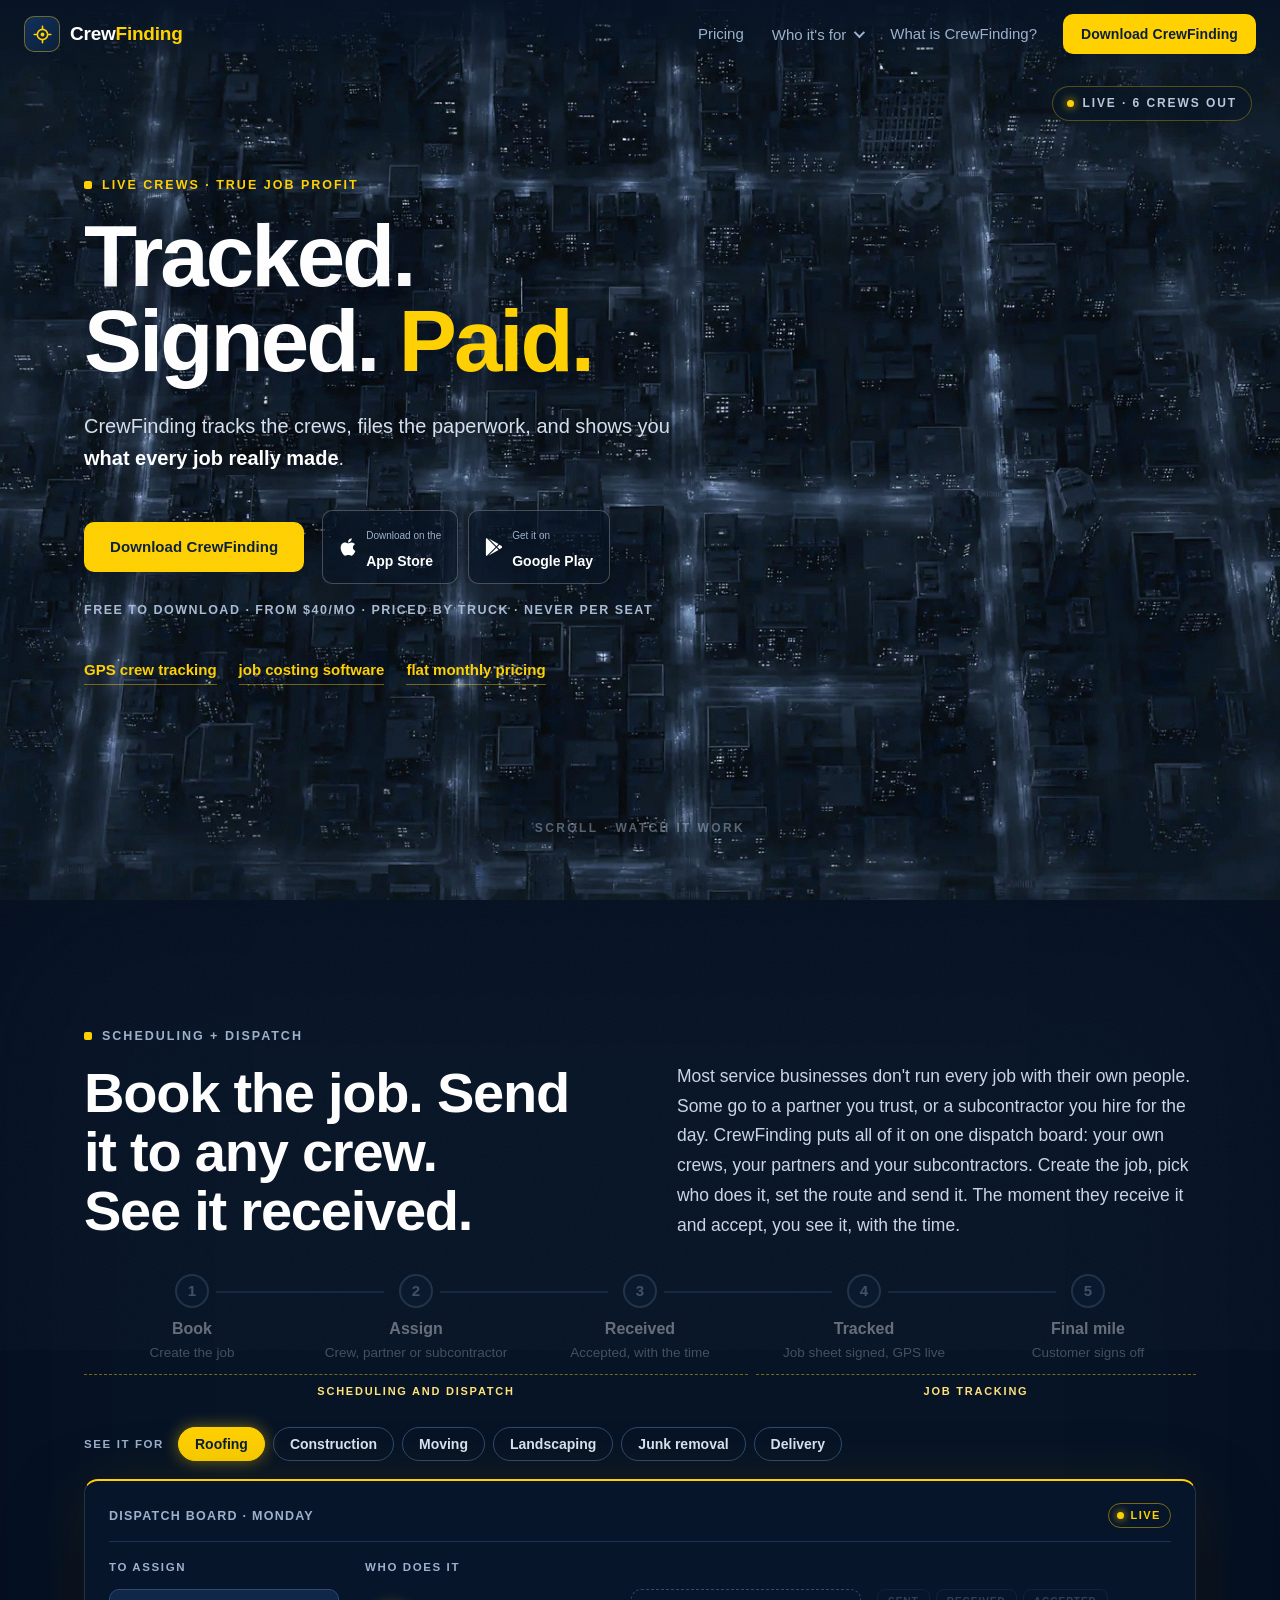
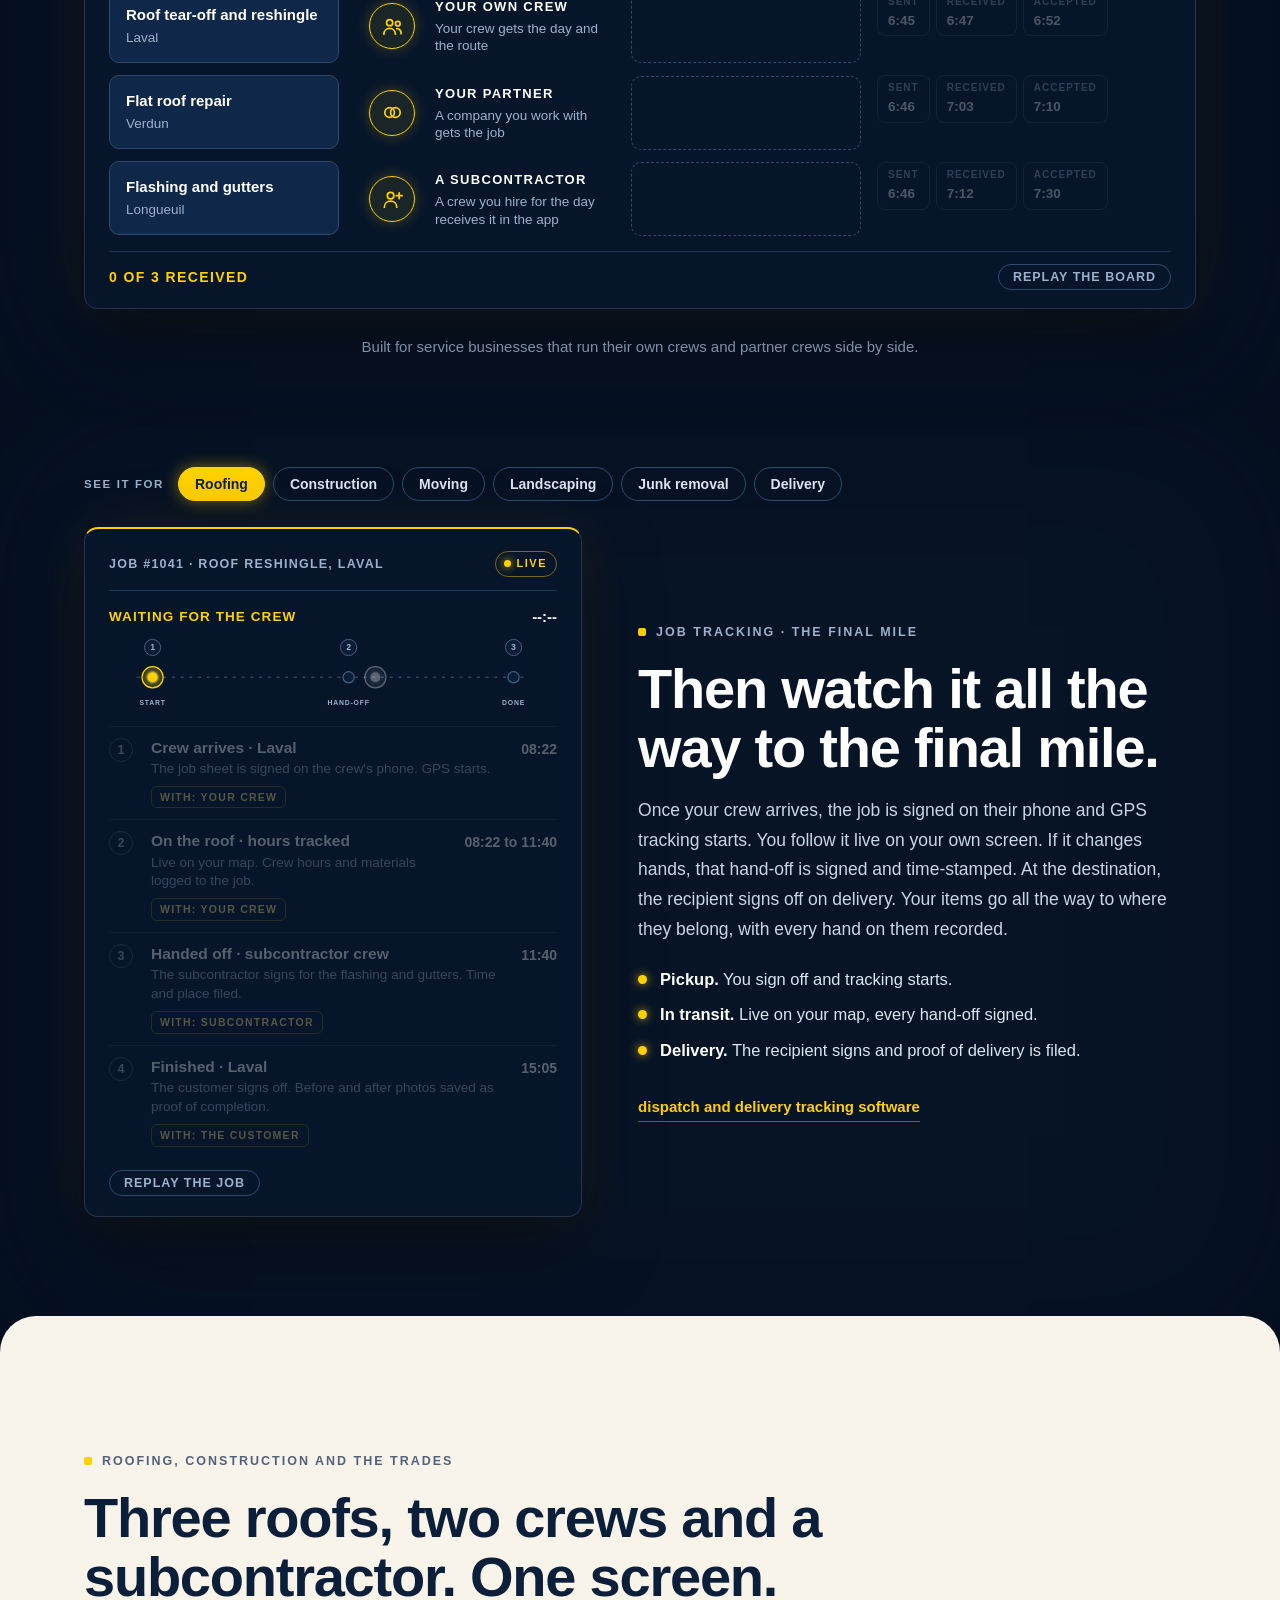
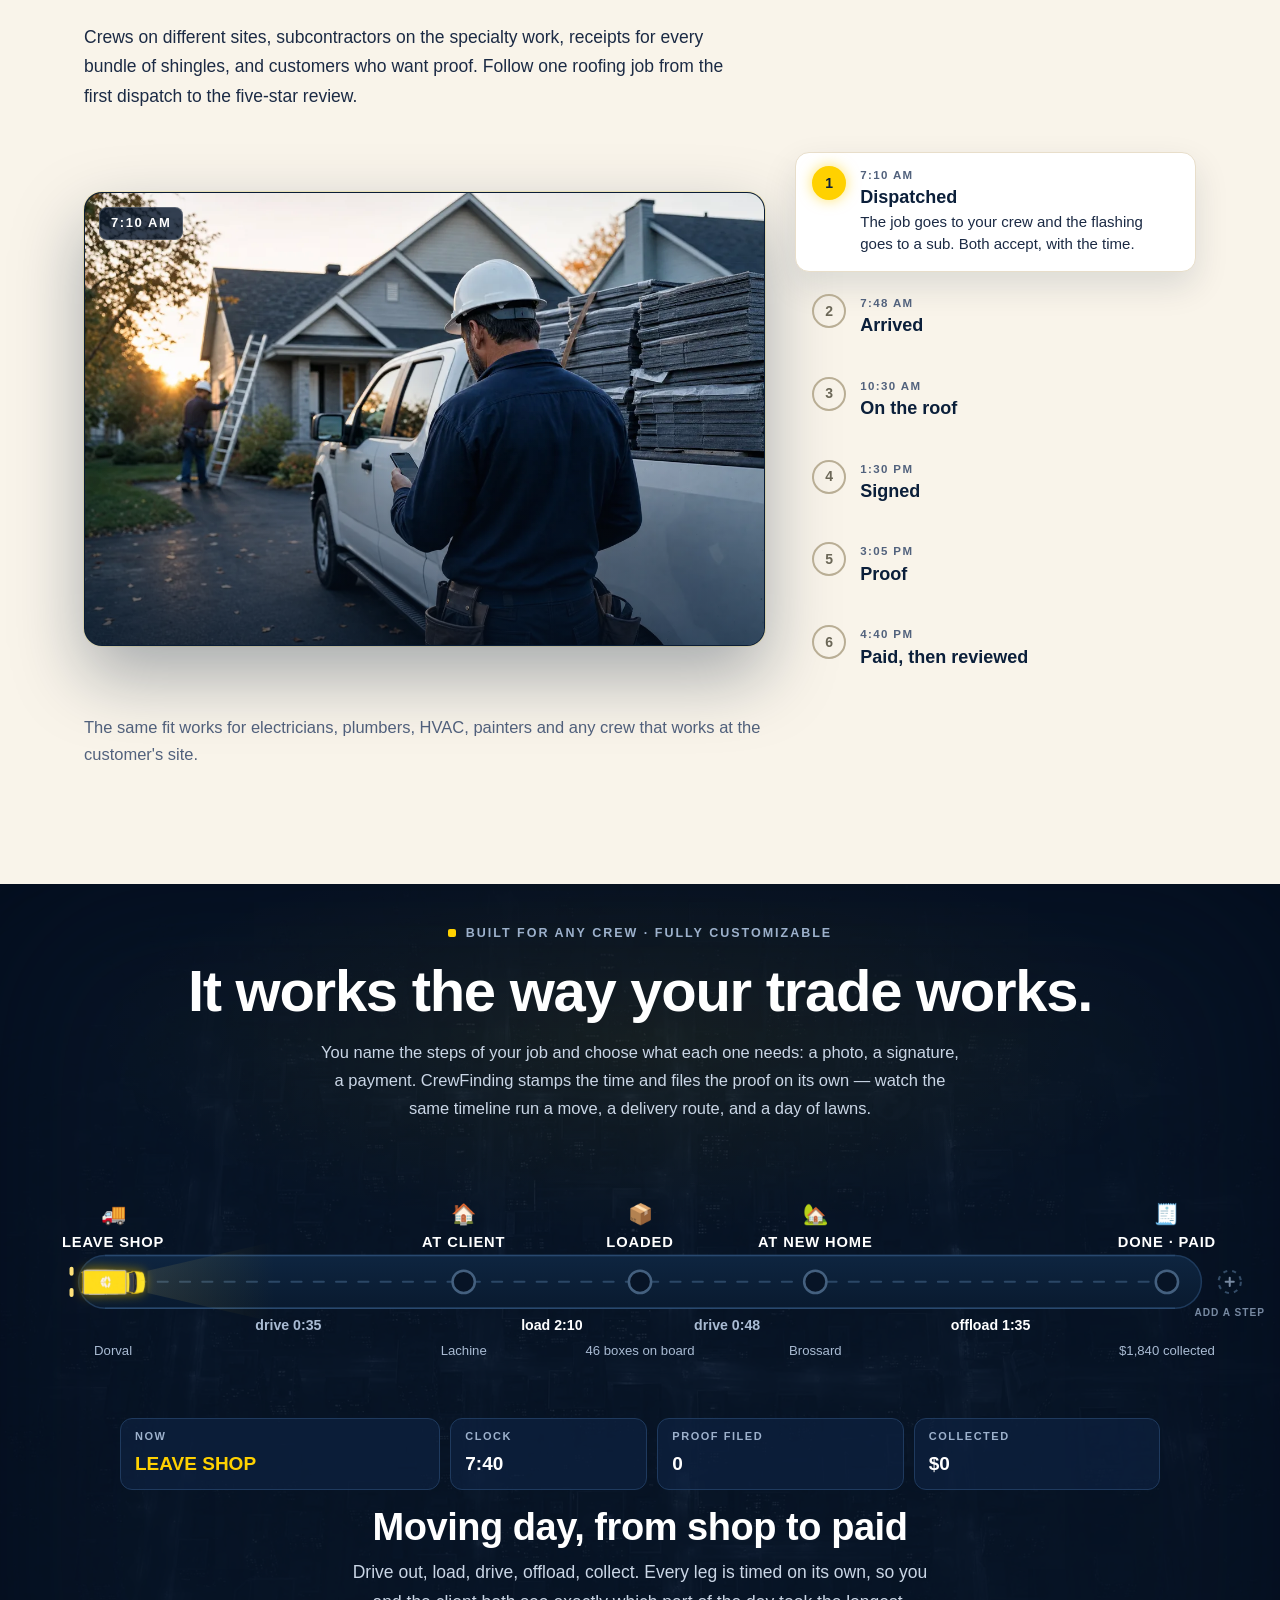
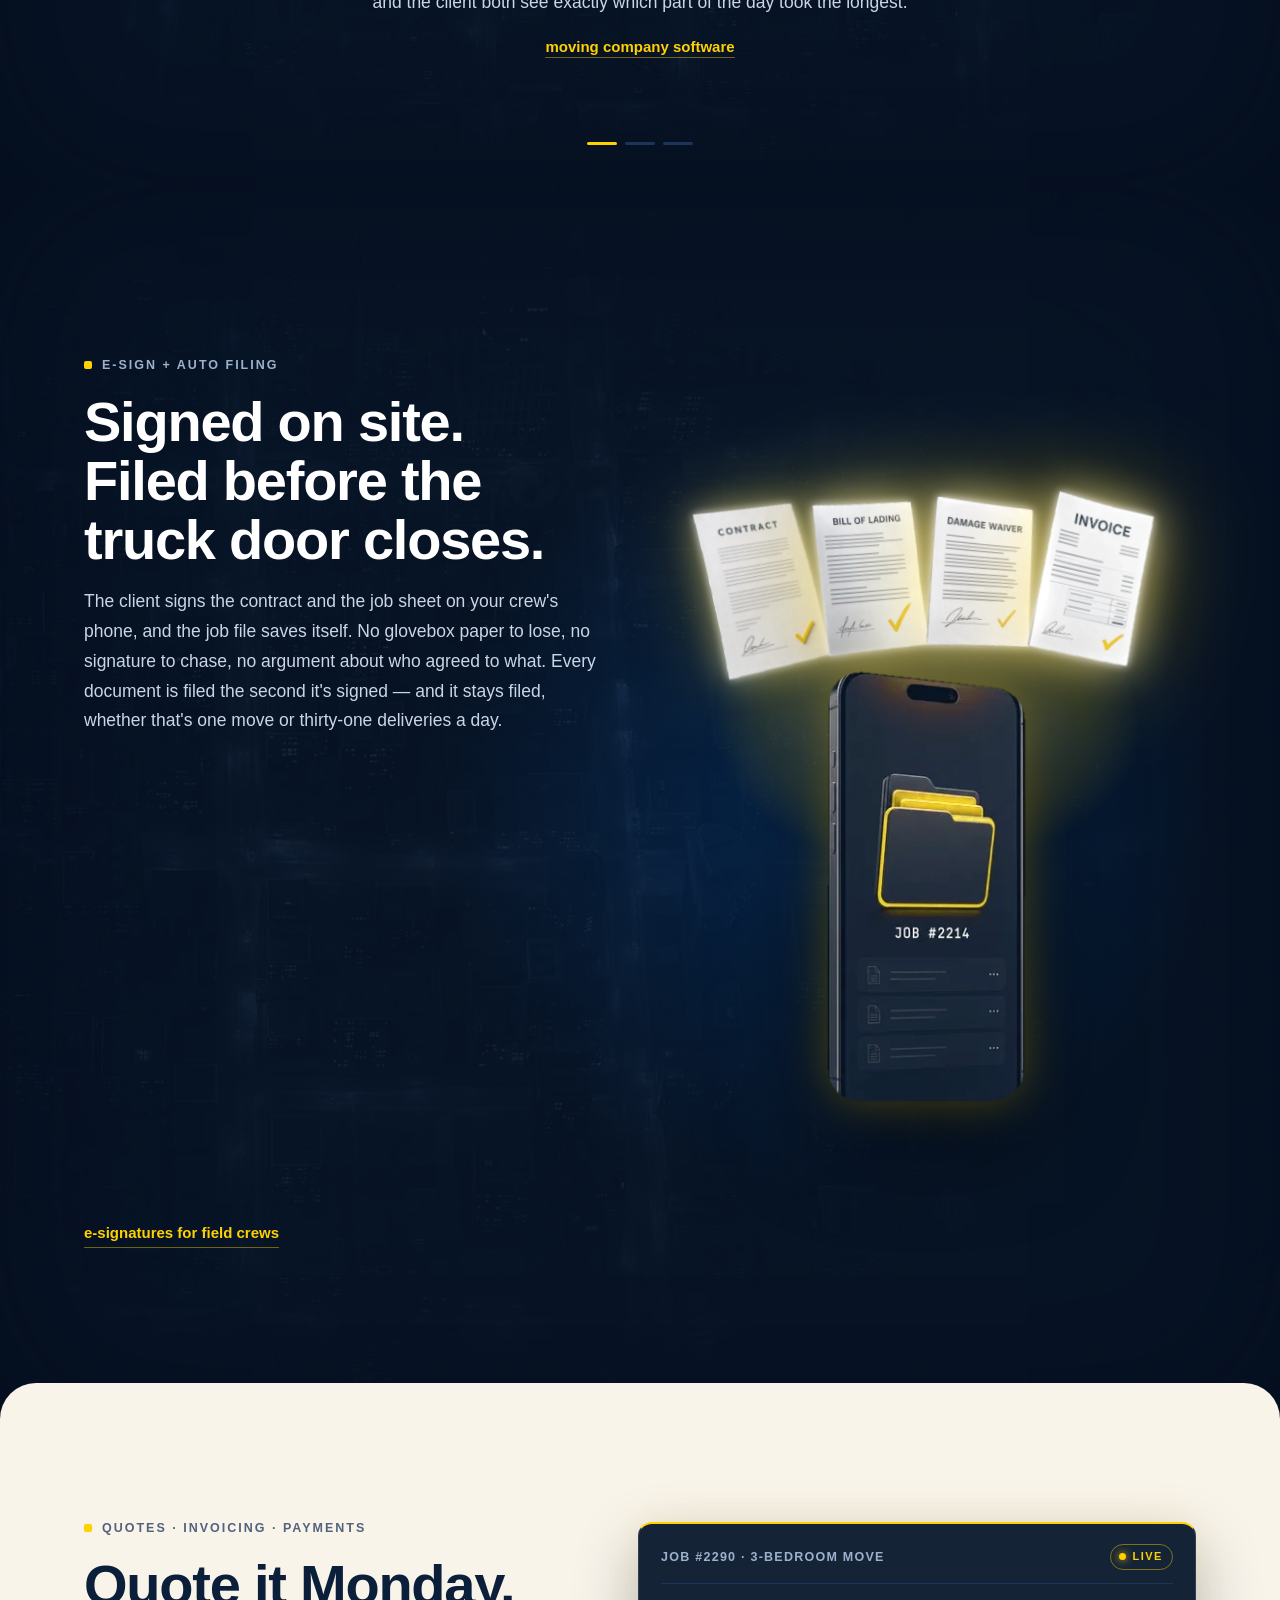
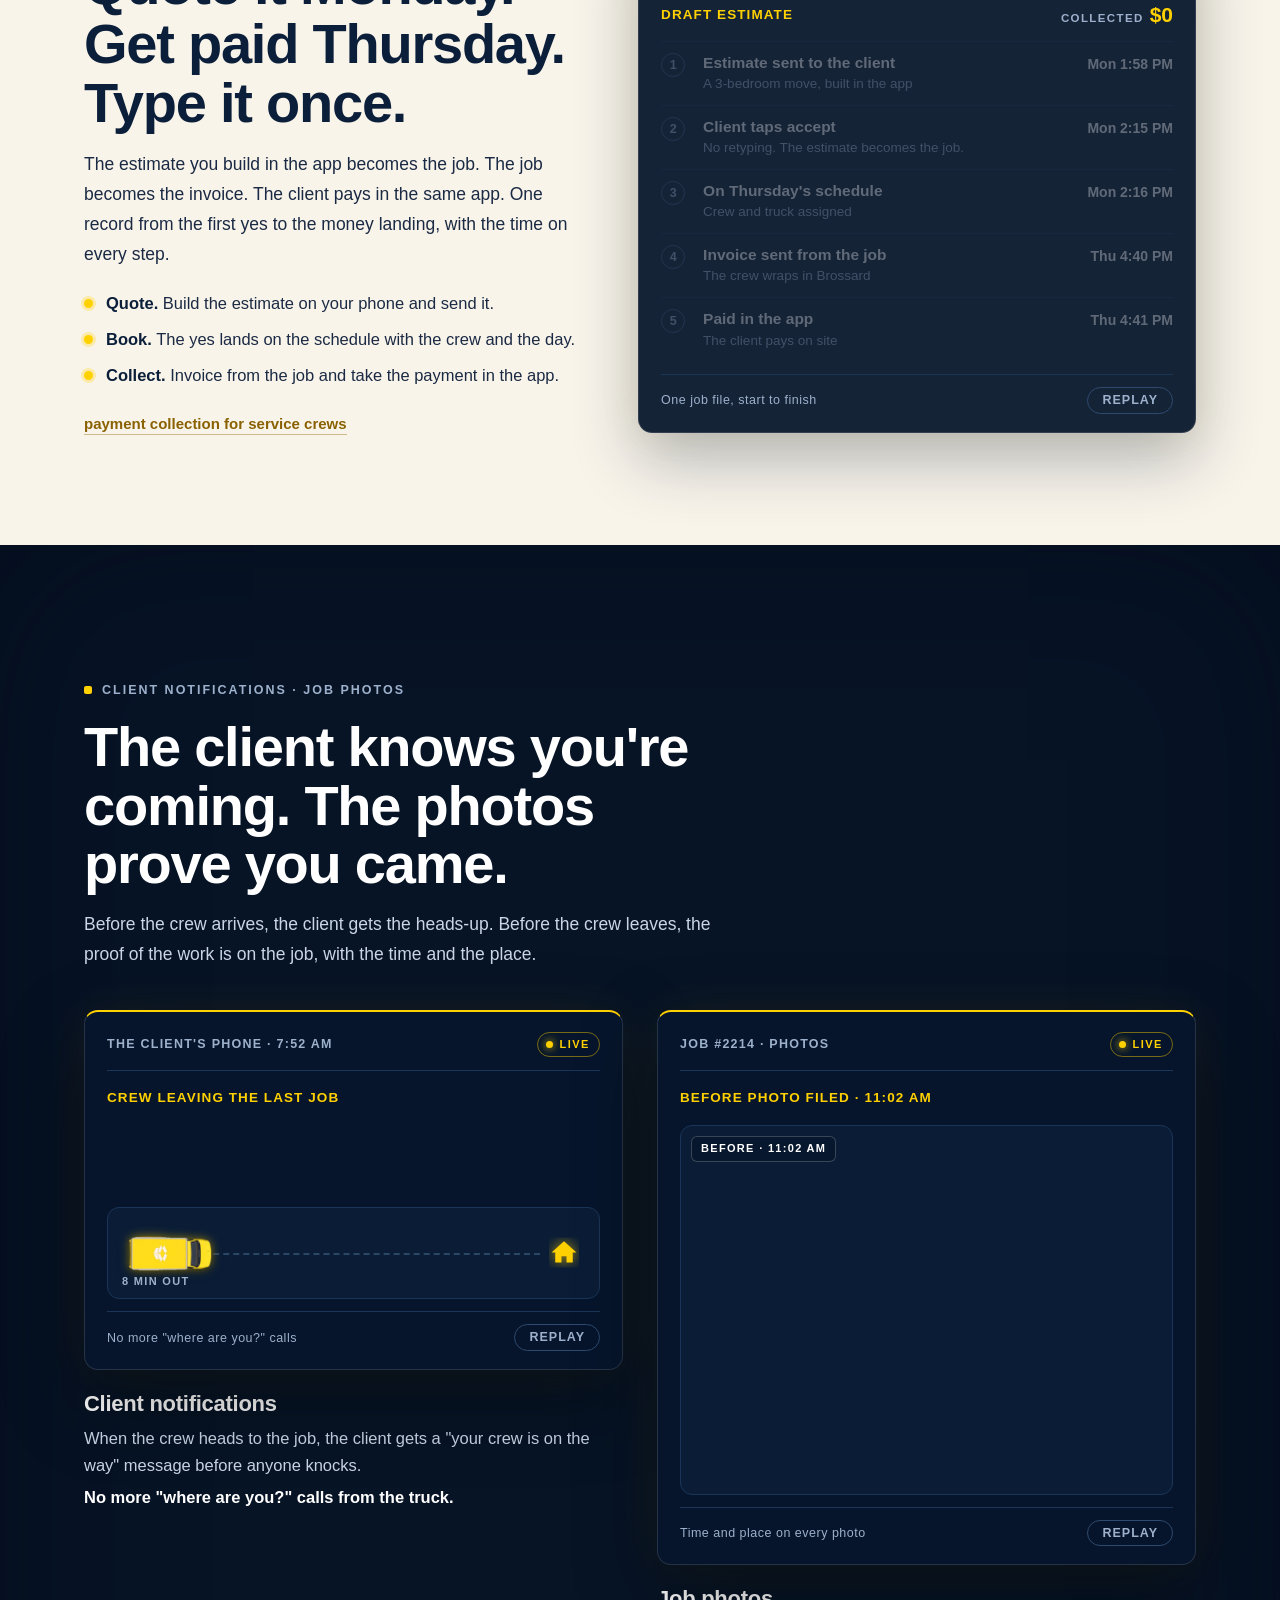
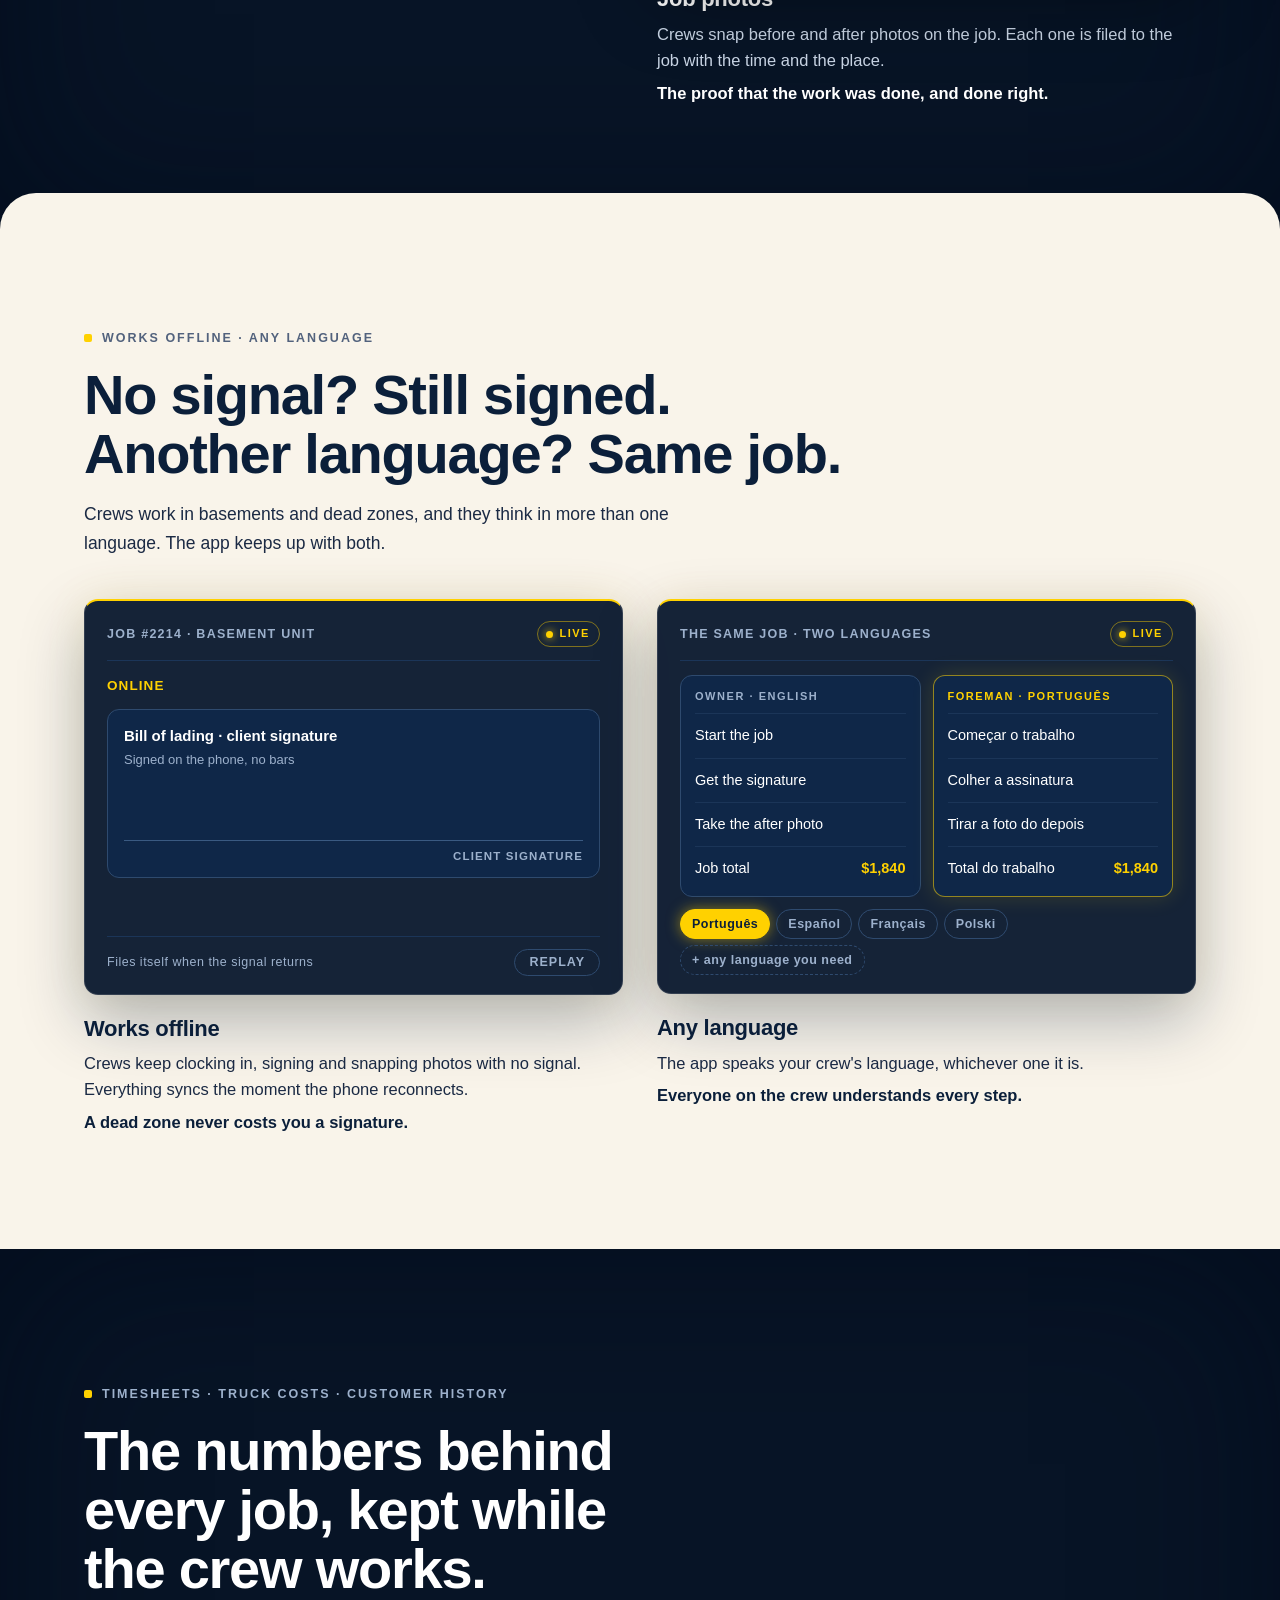
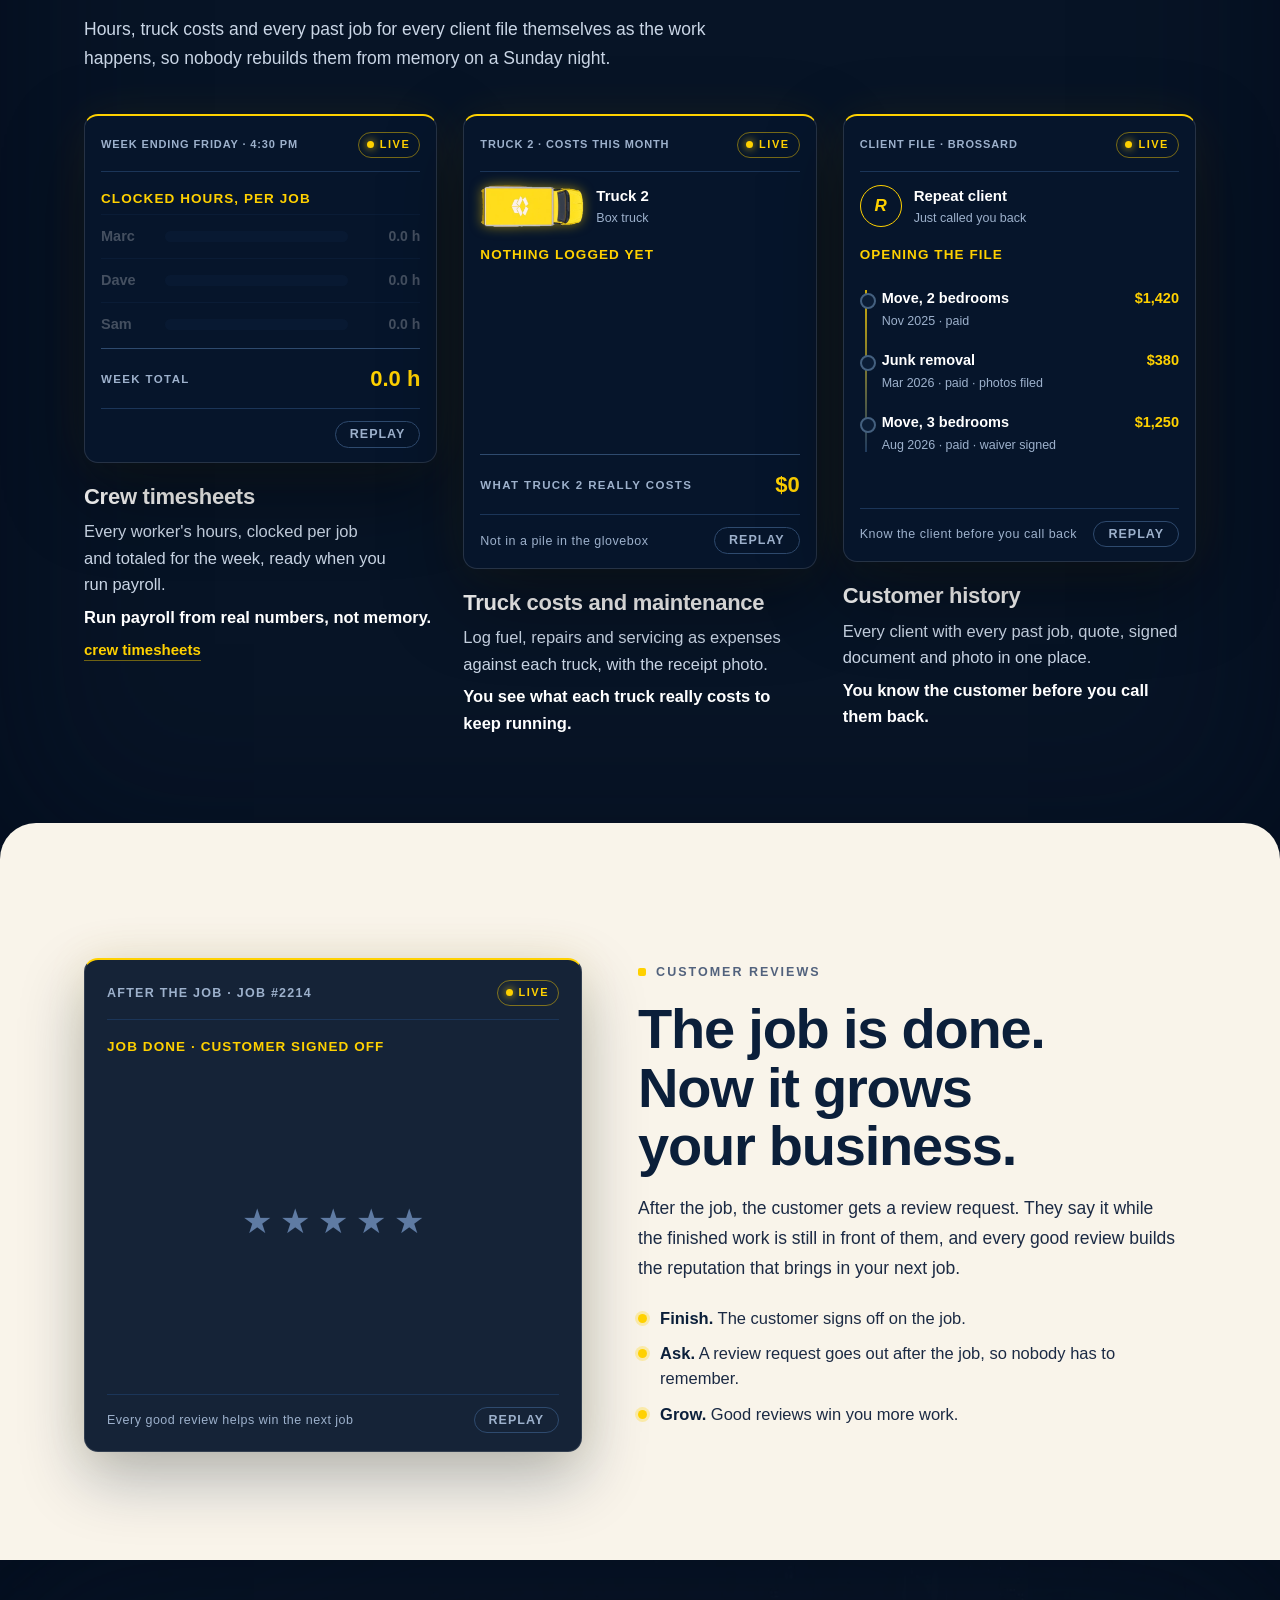
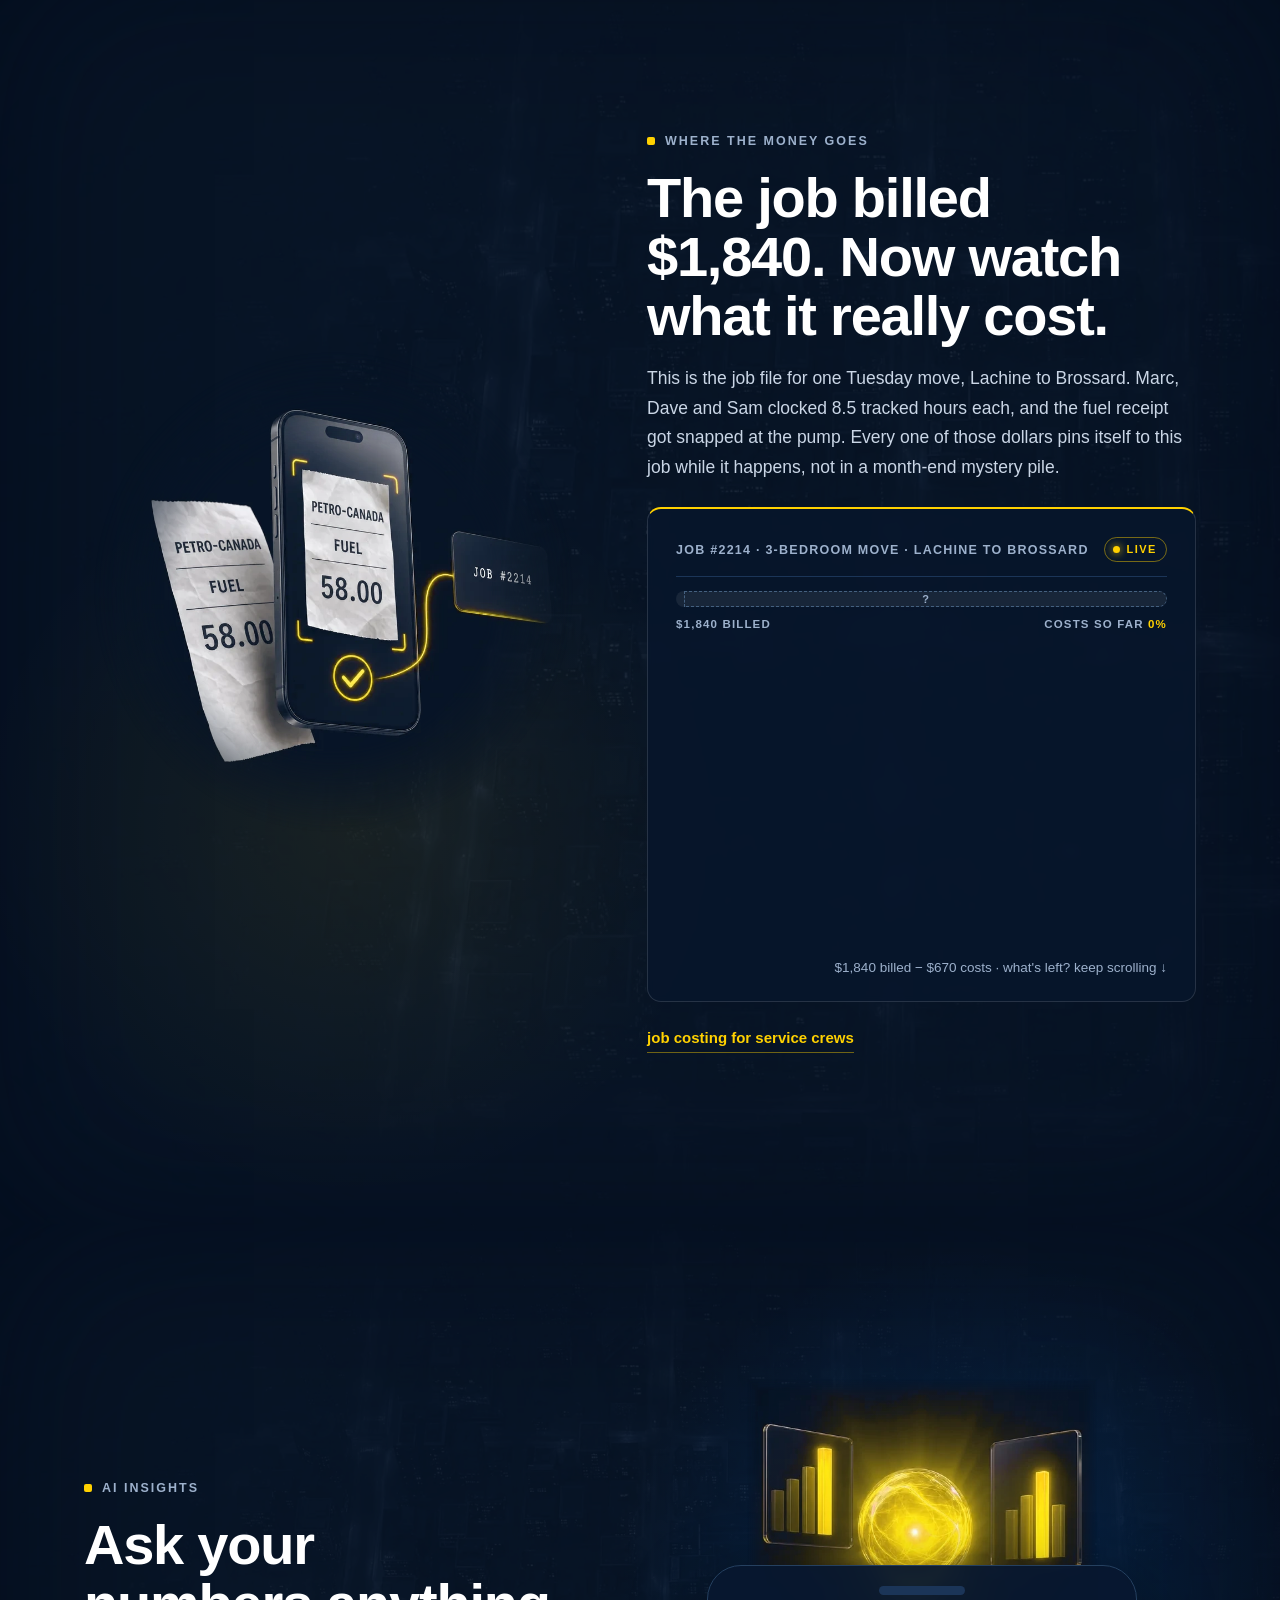
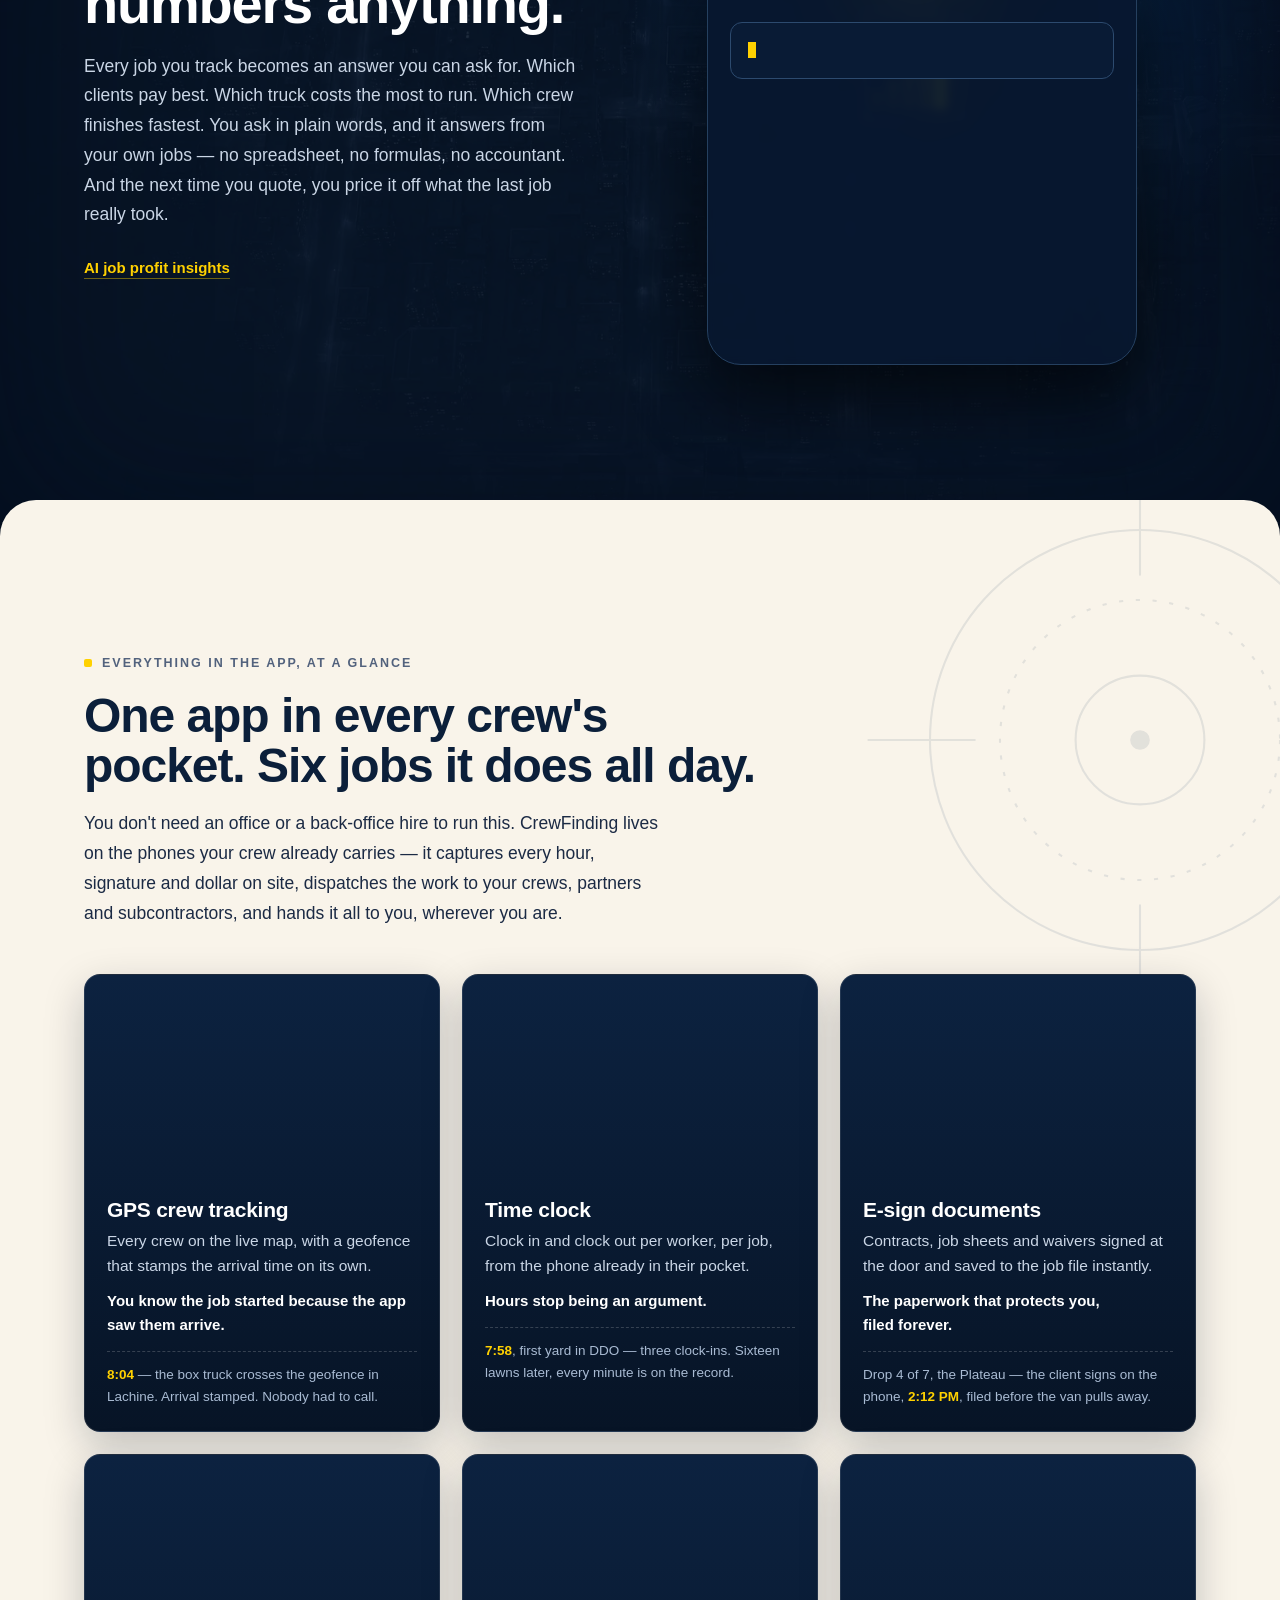
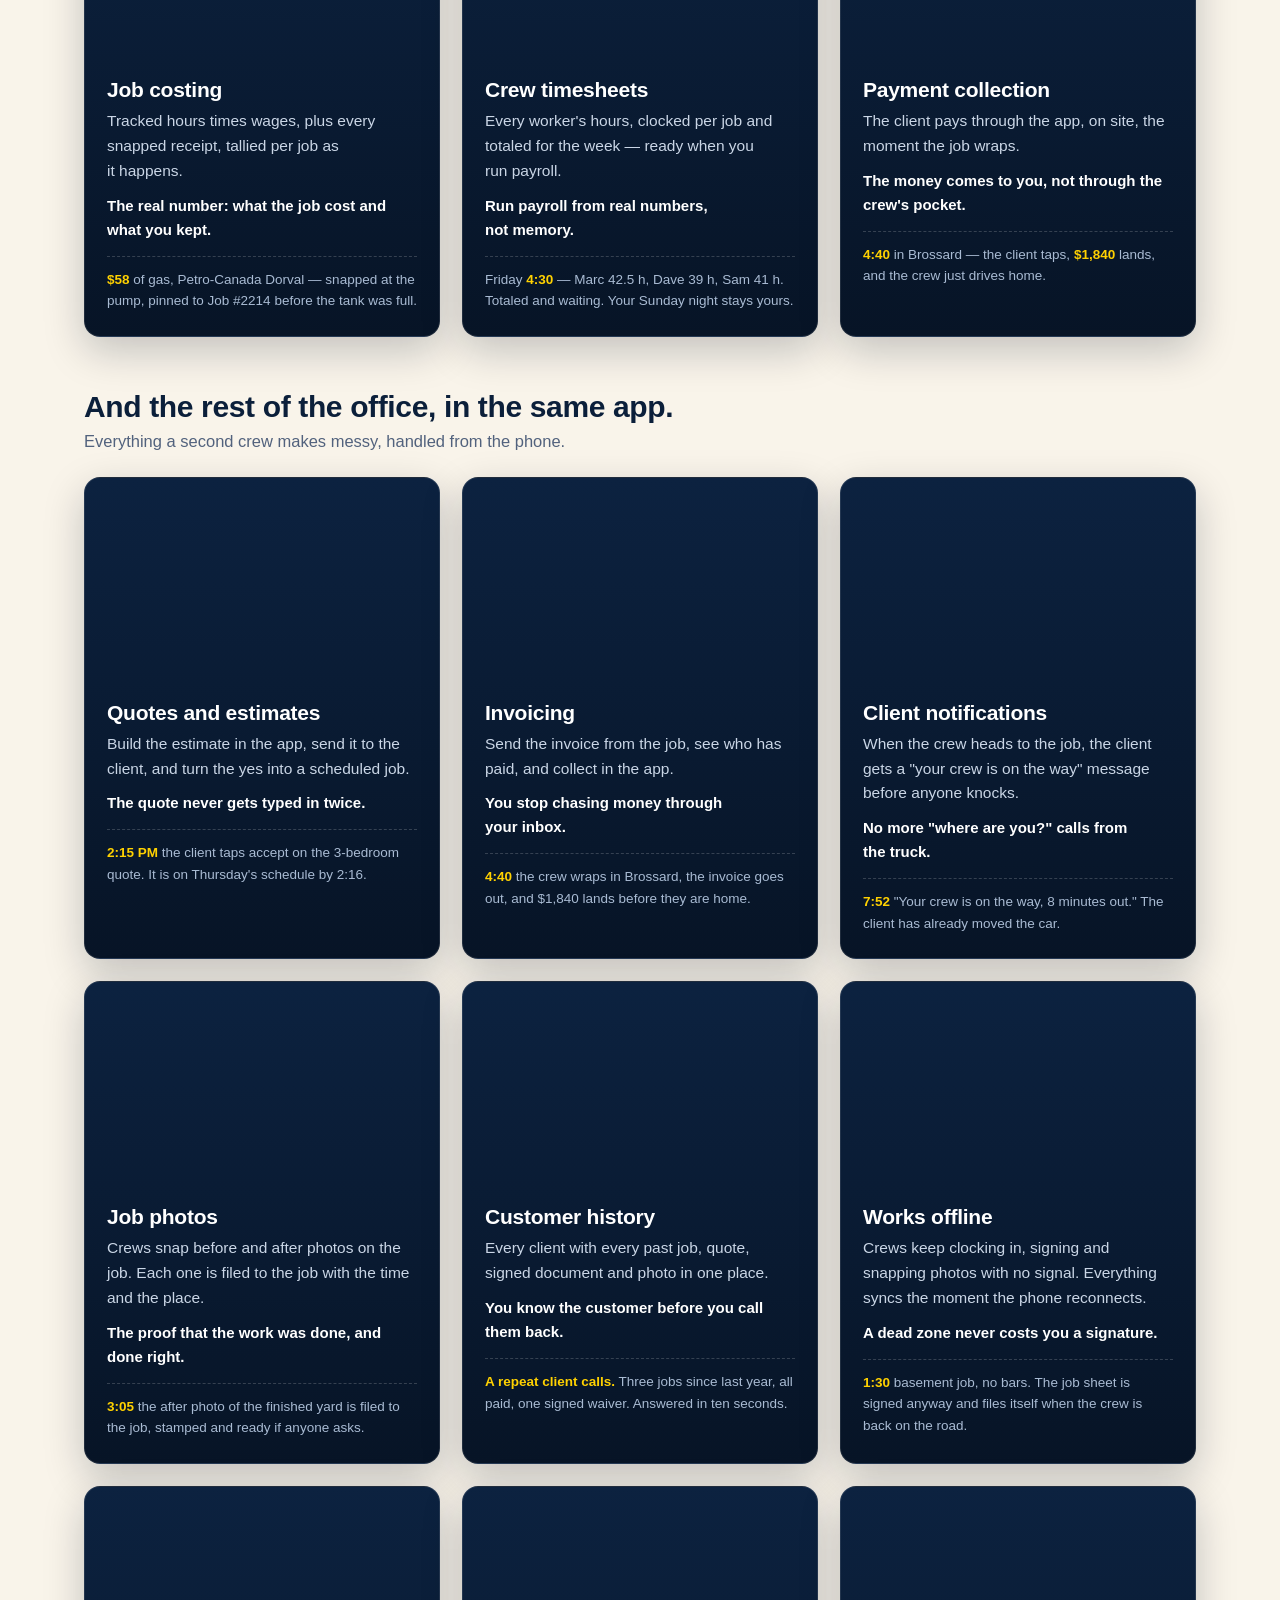
==== index.html @ 1409b038 "feat: making history, one <div> at a time" ====
<!DOCTYPE html>
<html lang="en">
<head>
<meta charset="UTF-8">
<meta name="viewport" content="width=device-width, initial-scale=1.0">
<meta name="theme-color" content="#071426">
<title>CrewFinding | Know what every job really makes · GPS crew tracking, from $40/mo</title>
<meta name="description" content="CrewFinding puts your crews on a live map, gets every paper signed and filed, and shows you what every job really made. Priced by truck, from $40 a month. Everyone included, never per seat. Moving, delivery, landscaping, construction, electrical.">
<link rel="alternate" hreflang="en" href="https://crewfinding.com/">
<link rel="alternate" hreflang="fr" href="https://crewfinding.com/fr/">
<link rel="alternate" hreflang="x-default" href="https://crewfinding.com/">
<meta property="og:title" content="CrewFinding. Know what every job really makes.">
<meta property="og:description" content="Your crews on a live map. Paperwork that files itself. The true profit of every job. Priced by truck, from $40 a month. Everyone included, never per seat.">
<meta property="og:type" content="website">
<meta property="og:url" content="https://crewfinding.com/">
<meta property="og:image" content="https://crewfinding.com/assets/og.png">
<link rel="icon" type="image/svg+xml" href="data:image/svg+xml,%3Csvg xmlns='http://www.w3.org/2000/svg' viewBox='0 0 24 24'%3E%3Crect width='24' height='24' rx='5' fill='%230B1F3A'/%3E%3Ccircle cx='12' cy='12' r='6' fill='none' stroke='%23FFD100' stroke-width='2'/%3E%3Ccircle cx='12' cy='12' r='2.2' fill='%23FFD100'/%3E%3Cpath d='M12 2v3M12 19v3M2 12h3M19 12h3' stroke='%23FFD100' stroke-width='2' stroke-linecap='round'/%3E%3C/svg%3E">

<!-- ============ MEASUREMENT (wire before launch; confirmed required) ============
<script async src="https://www.googletagmanager.com/gtag/js?id=G-XXXXXXXXXX"></script>
<script>
  window.dataLayer = window.dataLayer || [];
  function gtag(){dataLayer.push(arguments);}
  gtag('js', new Date());
  gtag('config', 'G-XXXXXXXXXX');            // TODO: GA4 property ID
  gtag('config', 'AW-XXXXXXXXXX');           // TODO: Google Ads conversion ID
</script>
<script> /* TODO: Meta pixel init here */ </script>
=============================================================================== -->

<link rel="preconnect" href="https://fonts.googleapis.com">
<link rel="preconnect" href="https://fonts.gstatic.com" crossorigin>
<link href="https://fonts.googleapis.com/css2?family=Instrument+Sans:wght@500;600;700&display=swap" rel="stylesheet">
<link rel="stylesheet" href="assets/cf.css">
<link rel="stylesheet" href="assets/cf-dispatch.css">
<link rel="stylesheet" href="assets/cf-live.css">

<script type="application/ld+json">
{
  "@context": "https://schema.org",
  "@type": "SoftwareApplication",
  "name": "CrewFinding",
  "operatingSystem": "iOS, Android",
  "applicationCategory": "BusinessApplication",
  "featureList": ["GPS crew tracking","Time clock","E-signed contracts, job sheets and waivers","Job costing","Crew timesheets","Payment collection","Scheduling and dispatch to your own crews, partners and subcontractors","Route planning","Job tracking from the signed job sheet to the customer sign-off with every hand-off logged","Quotes and estimates","Invoicing","Client notifications","Job photos","Review requests after every job","Customer history","Offline mode","Truck costs and maintenance","Any language","AI insights"],
  "description": "Crew operations app that dispatches work to your own crews, partners and subcontractors and tracks every job from dispatch to payout. GPS, hours, e-signatures, expenses and payments, so owners know the true profit of every job.",
  "offers": { "@type": "AggregateOffer", "lowPrice": "40", "highPrice": "80", "priceCurrency": "CAD", "offerCount": "3", "description": "Priced by truck: $40 a month for up to 2 trucks, $60 for 3 trucks, $80 for up to 5 trucks. More than 5 trucks, contact us. Everyone included." }
}
</script>

<style>
/* Homepage-only CSS. Tokens, base type, nav, buttons, badges, cards, footer and band system live in assets/cf.css. */

.beatcopy p{color:var(--fg-body);max-width:540px;margin:18px 0 24px;font-size:17.5px;line-height:1.7}
.beatcopy h2{font-size:clamp(32px,4.4vw,56px);max-width:660px}
.tl-copy p{color:var(--fg-body) !important;font-size:17.5px;line-height:1.7}
.founder p{color:var(--fg-body) !important}

/* ================= ATMOSPHERE ================= */
.pool{position:absolute;pointer-events:none;z-index:0}
.beat-inner{position:relative;z-index:1}
/* no flat dead zones: faint city texture under every NIGHT beat */
.stage{position:relative}
#timeline .stage::before,#close .stage::before,
#filed::before,#costs::before,#ai::before{
  content:"";position:absolute;inset:0;z-index:0;pointer-events:none;
  background:url(assets/city-basemap.webp) center/cover no-repeat;
  opacity:.11;
  -webkit-mask-image:radial-gradient(ellipse 95% 85% at 50% 50%,#000 25%,transparent 80%);
  mask-image:radial-gradient(ellipse 95% 85% at 50% 50%,#000 25%,transparent 80%);
}
#costs::before,#ai::before{background-position:left 30%}
#filed::before{background-position:right 60%}

/* ================= BEAT 1 · HERO ================= */
.hero{position:relative;min-height:100vh;display:flex;align-items:center;overflow:hidden}
.mapwrap{position:absolute;inset:-6%}
.mapwrap svg{width:100%;height:100%;display:block;position:relative;z-index:1}
.mapwrap video{
  position:absolute;inset:0;width:100%;height:100%;object-fit:cover;
  opacity:0;transition:opacity 1.4s ease-out;
}
.mapwrap video.on{opacity:1}
.mapwrap video.on + svg #citybase{opacity:0;transition:opacity 1.4s ease-out}
.hero::after{
  content:"";position:absolute;inset:0;pointer-events:none;
  background:
    linear-gradient(90deg,rgba(7,20,38,.84) 0%,rgba(7,20,38,.5) 30%,rgba(7,20,38,.06) 56%,transparent 74%),
    linear-gradient(180deg,rgba(7,20,38,.3) 0%,transparent 22%,transparent 62%,var(--night) 100%);
}
@media(max-width:720px){
  .hero::after{background:
    linear-gradient(180deg,rgba(7,20,38,.55) 0%,rgba(7,20,38,.78) 46%,var(--night) 100%)}
}
.herocontent{position:relative;z-index:2;padding:130px 24px 170px;width:100%}
.hero h1{
  font-size:clamp(46px,6.8vw,98px);line-height:.98;letter-spacing:-.034em;
  max-width:840px;text-shadow:0 2px 40px rgba(7,20,38,.95);
}
.hero h1 .hl{display:block;overflow:hidden;padding-bottom:.14em;margin-bottom:-.14em}
.hero h1 .hl span{display:block}
.hero .sub{
  color:#D5E0EE;font-size:clamp(17px,2vw,20px);max-width:600px;margin:26px 0 36px;
  text-shadow:0 1px 20px rgba(7,20,38,.95);
}
.hero .sub strong{color:#fff;font-weight:700}
.p-promise{text-align:center;color:var(--fg);font-size:16.5px;line-height:1.6;max-width:600px;margin:1.8vh auto 0;padding:0 20px}
.closenote{font-weight:600;font-size:12.5px;letter-spacing:.12em;color:#A9BBD3;margin-top:16px}
.heroseo{margin-top:38px;display:flex;gap:22px;flex-wrap:wrap}
.hud{
  position:absolute;top:86px;right:28px;z-index:2;
  font-weight:700;font-size:12px;letter-spacing:.16em;color:#B8C8DE;
  display:flex;align-items:center;gap:8px;
  background:rgba(7,20,38,.55);border:1px solid rgba(255,209,0,.3);border-radius:99px;padding:7px 14px;backdrop-filter:blur(6px);
}
.hud i{width:7px;height:7px;border-radius:50%;background:var(--gold);box-shadow:0 0 10px var(--gold);animation:blinkdot 1.6s ease-in-out infinite}
@keyframes blinkdot{50%{opacity:.25}}
@media(max-width:720px){.hud{top:70px;right:14px;font-size:10.5px;padding:6px 11px}}
.scrollcue{
  position:absolute;bottom:62px;left:50%;transform:translateX(-50%);z-index:2;white-space:nowrap;
  font-weight:700;font-size:12px;letter-spacing:.2em;color:#B8C8DE;
  animation:cue 2.4s ease-in-out infinite;
}
@keyframes cue{0%,100%{opacity:.45;transform:translate(-50%,0)}50%{opacity:1;transform:translate(-50%,7px)}}

/* ================= INSIDE THE APP (ivory band) ================= */
#appgrid{padding:17vh 0 14vh;overflow:hidden}
.appintro{color:var(--fg-body);max-width:580px;margin:18px 0 0;font-size:17.5px;line-height:1.7}
.agrid{display:grid;grid-template-columns:repeat(3,1fr);gap:22px;margin-top:46px}
@media(max-width:1000px){.agrid{grid-template-columns:1fr 1fr}}
@media(max-width:640px){.agrid{grid-template-columns:1fr}}

/* ================= BEAT 2 · MORPHING TIMELINE (pinned, night) ================= */
#timeline .stage{min-height:100vh;display:flex;flex-direction:column;justify-content:center;overflow:hidden}
#timeline .pool{left:50%;top:-6%;width:1200px;height:420px;transform:translateX(-50%);
  background:radial-gradient(ellipse,rgba(255,209,0,.06),transparent 65%)}
.tl-head{text-align:center}
.tl-head h2{font-size:clamp(32px,4.6vw,58px)}
.tl-sub{color:var(--fg-body);max-width:640px;margin:16px auto 0;font-size:16.5px;line-height:1.7}
.tl-figure{margin:2vh auto 0;width:min(1240px,95vw)}
.tl-badges{display:flex;gap:12px;justify-content:center;margin-top:22px;flex-wrap:wrap}
.tl-badges span{
  font-weight:700;font-size:12.5px;letter-spacing:.08em;color:#DCE5F0;
  border:1px solid var(--line);border-radius:99px;padding:8px 16px;background:rgba(13,34,64,.6);
}
.ghostnode{opacity:.75}
.tilt-hint{
  display:none;margin:20px auto 0;width:fit-content;
  font-weight:600;font-size:13.5px;color:#FFE27A;
  border:1px solid rgba(255,209,0,.45);border-radius:99px;padding:9px 18px;
  background:rgba(255,209,0,.08);
}
@media(max-width:820px){.tilt-hint{display:block}}
.tl-figure svg{width:100%;height:auto;display:block;overflow:visible}
.tl-line{stroke:#2B4766;stroke-width:2;stroke-dasharray:10 12;stroke-linecap:round}
#tlprogress{stroke:var(--gold);stroke-width:3.5;stroke-linecap:round;filter:drop-shadow(0 0 7px rgba(255,209,0,.7))}
.node .dot{fill:var(--night);stroke:#44607F;stroke-width:2.5;transition:all .35s ease-out;transform-box:fill-box;transform-origin:center}
.node.done .dot{fill:var(--gold);stroke:var(--gold);filter:drop-shadow(0 0 8px rgba(255,209,0,.6))}
.node .chk{opacity:0;transition:opacity .3s ease-out}
.node .chk path{stroke:var(--deep)}
.node.done .chk{opacity:1}
.node .yard{fill:#0B1D36;stroke:#44607F;stroke-width:2.5;opacity:0;transform-box:fill-box;transform-origin:center;transform:scale(.4);transition:all .35s ease-out}
.node.done .yard{stroke:var(--gold);fill:#102A4C;filter:drop-shadow(0 0 8px rgba(255,209,0,.45))}
svg.ph-c .node .chk path{stroke:var(--gold)}
.node .yardtime{opacity:0;transition:opacity .35s ease-out;font-family:var(--data);font-weight:700;font-size:17px;fill:#fff}
.tl-label{font-family:var(--data);font-weight:700;font-size:16px;fill:#fff;letter-spacing:.04em}
.tl-sublabel{font-family:var(--data);font-size:14px;fill:var(--fg-mute)}
.tl-endlabel{transition:opacity .35s ease-out}
svg.ph-a .node.mid:not(.na) .dot{transform:scale(0)}
svg.ph-a .node .yard,svg.ph-a .node .yardtime{opacity:0}
/* phase-scoped detail layers: A = named legs + times, B = stop proof */
#tlsvg .a-only,#tlsvg .b-only,#tlsvg .c-only{opacity:0;transition:opacity .4s ease-out}
#tlsvg.ph-a .a-only,#tlsvg.ph-b .b-only,#tlsvg.ph-c .c-only{opacity:1}
.ph-emoji{font-size:20px}
.bsub,.csub{font-family:var(--data);font-weight:500;font-size:13px;fill:#A9BBD3}
.cprice{font-family:var(--data);font-weight:600;font-size:13.5px;fill:#CFD9E7}
.ckept{font-family:var(--data);font-size:16px;font-weight:700}
.alabel{font-family:var(--data);font-weight:700;font-size:14.5px;fill:#fff;letter-spacing:.06em}
.asub{font-family:var(--data);font-weight:500;font-size:13px;fill:#A9BBD3}
.seg{font-family:var(--data);font-weight:600;font-size:14px;fill:#A9BBD3}
.seg.hot{fill:#fff}
.stoptime{font-family:var(--data);font-weight:700;font-size:15px;fill:#fff;opacity:0;transition:opacity .3s ease-out}
svg.ph-b .node.done .stoptime{opacity:1}
.proof{font-size:13px;opacity:0;transition:opacity .3s ease-out}
svg.ph-b .node.done .proof{opacity:1}
svg.ph-b .node .dot{transform:scale(1)}
svg.ph-b .tl-endlabel{opacity:0}
svg.ph-c .node .dot{transform:scale(0)}
svg.ph-c .node .chk{opacity:0}
svg.ph-c .node.done .chk{opacity:1}
svg.ph-c .node .yard{opacity:1;transform:scale(1)}
svg.ph-c .node .yardtime{opacity:1}
svg.ph-c .tl-endlabel{opacity:0}
.tl-copies{position:relative;height:210px;margin-top:2vh}
@media(max-width:720px){.tl-copies{height:280px}}
.tl-copy{
  position:absolute;inset:0;text-align:center;opacity:0;transform:translateY(14px);
  transition:opacity .45s ease-out,transform .45s ease-out;pointer-events:none;
}
.tl-copy.on{opacity:1;transform:none;pointer-events:auto}
.tl-copy h3{font-size:clamp(26px,3.4vw,38px);margin-bottom:10px}
.tl-copy p{color:var(--fg-mute);max-width:580px;margin:0 auto 16px}
.tl-dots{display:flex;gap:8px;justify-content:center;margin-top:24px}
.tl-dots i{width:30px;height:3px;border-radius:2px;background:var(--line);transition:background .3s}
.tl-dots i.on{background:var(--gold)}
/* ---- timeline v2: a real road, stop choreography, live panel ---- */
.road{fill:url(#roadg);stroke:#1E3A5C;stroke-width:1.5}
.road-edge{stroke:#2E5078;stroke-width:1.5;opacity:.7}
.lawn{display:none}
svg.ph-c .lawn{display:block}
svg.ph-c .road,svg.ph-c .road-edge,svg.ph-c .tl-line{display:none}
svg.ph-c #tlbeam,svg.ph-c #tltail{display:none}
.ring{fill:none;stroke:var(--gold);stroke-width:2;opacity:0;transform-box:fill-box;transform-origin:center}
.node.ping .ring{animation:ringping 1.15s ease-out both}
.node.ping .r2{animation-delay:.2s}
@keyframes ringping{0%{transform:scale(1);opacity:.9}100%{transform:scale(3.6);opacity:0}}
svg.ph-a .node.mid:not(.na) .ring{display:none}
svg.ph-b .node.stamped .stoptime{animation:stampin .5s cubic-bezier(.2,1.6,.4,1) both}
@keyframes stampin{0%{transform:scale(1.8);opacity:0;fill:var(--gold)}100%{transform:scale(1);opacity:1}}
.stoptime{transform-box:fill-box;transform-origin:center}
.proofrow{opacity:0;transition:opacity .3s ease-out}
svg.ph-b .node.done .proofrow{opacity:1}
.pf circle{fill:#0B1D36;stroke:#44607F;stroke-width:1.6;transition:stroke .25s,fill .25s,filter .25s}
.pf text{font-size:11px;opacity:.38;transition:opacity .25s}
.pf{transform-box:fill-box;transform-origin:center}
.node.p1 .pf1,.node.p2 .pf2,.node.p3 .pf3{animation:pfpop .45s cubic-bezier(.2,1.6,.4,1) both}
.node.p1 .pf1 circle,.node.p2 .pf2 circle,.node.p3 .pf3 circle{stroke:var(--gold);fill:#14305A;filter:drop-shadow(0 0 6px rgba(255,209,0,.7))}
.node.p1 .pf1 text,.node.p2 .pf2 text,.node.p3 .pf3 text{opacity:1}
@keyframes pfpop{0%{transform:scale(.4)}100%{transform:scale(1)}}
#tlbeam{opacity:.15}
#tlveh{filter:drop-shadow(0 0 5px rgba(255,209,0,.6)) drop-shadow(0 2px 3px rgba(0,0,0,.55))}
.tl-hud{display:grid;grid-template-columns:1.3fr .8fr 1fr 1fr;gap:10px;margin-top:1.6vh;max-width:1040px;margin-left:auto;margin-right:auto}
.hud-cell{background:rgba(13,34,64,.7);border:1px solid #1F3A5E;border-radius:12px;padding:9px 14px 10px;text-align:left;min-height:58px}
.hud-k{display:block;font-weight:700;font-size:11px;letter-spacing:.14em;color:#9DB1CC}
.hud-v{display:block;font-weight:700;font-size:19px;color:#fff;margin-top:3px;white-space:nowrap;overflow:hidden;text-overflow:ellipsis}
.hud-v.live{color:var(--gold)}
.hud-v.profit{color:#2EE86C}
.hud-v.loss{color:#FF4438}
.hud-v.tick{animation:hudtick .35s ease-out}
@keyframes hudtick{0%{transform:translateY(5px);opacity:.3}100%{transform:none;opacity:1}}
@media(prefers-reduced-motion:reduce){.node.ping .ring,svg.ph-b .node.stamped .stoptime,.node.p1 .pf1,.node.p2 .pf2,.node.p3 .pf3,.hud-v.tick{animation:none}}


/* ================= BEAT 3 · FILED (night) ================= */
#filed{padding:19vh 0}
#filed .pool{right:0;top:50%;width:900px;height:900px;transform:translateY(-50%);
  background:radial-gradient(circle,rgba(0,90,190,.24),transparent 62%)}
.filedgrid{display:grid;grid-template-columns:1fr 1.05fr;gap:60px;align-items:center}
@media(max-width:880px){.filedgrid{grid-template-columns:1fr;gap:30px}}
/* the dossier lives in the phone: docs float out of it, hover pulls one forward */
.dossier{position:relative;width:min(440px,86vw);margin:0 auto;padding-top:170px}
.d-phone{
  position:relative;display:block;width:46%;margin:0 auto;z-index:2;
  filter:drop-shadow(0 0 22px rgba(255,209,0,.28)) drop-shadow(0 26px 50px rgba(0,0,0,.6));
}
.d-doc{
  position:absolute;width:108px;left:50%;top:0;z-index:1;
  transform:translateX(calc(-50% + var(--dx)*var(--k,1))) rotate(var(--dr));
  transition:transform .35s ease-out,filter .35s ease-out;
  animation:docfloat 5.5s ease-in-out infinite,docshine 3.4s ease-in-out infinite alternate;animation-delay:var(--dd),var(--dd);
  filter:drop-shadow(0 0 5px rgba(255,255,255,.9)) drop-shadow(0 0 20px rgba(255,238,170,.7)) drop-shadow(0 0 46px rgba(255,209,0,.45));
  cursor:pointer;
}
.d-doc:hover,.d-doc.lift{
  transform:translateX(calc(-50% + var(--dx)*var(--k,1))) rotate(0deg) translateY(-30px) scale(1.14);
  filter:drop-shadow(0 0 8px #fff) drop-shadow(0 0 30px rgba(255,244,190,.95)) drop-shadow(0 0 70px rgba(255,209,0,.7));
  z-index:3;
}
.mrow{cursor:pointer;transition:color .25s ease-out}
.mrow:hover span:first-child b{color:var(--gold)}
@keyframes docfloat{0%,100%{margin-top:0}50%{margin-top:-12px}}
@keyframes docshine{from{filter:drop-shadow(0 0 4px rgba(255,255,255,.75)) drop-shadow(0 0 16px rgba(255,238,170,.5)) drop-shadow(0 0 36px rgba(255,209,0,.3))}to{filter:drop-shadow(0 0 7px #fff) drop-shadow(0 0 28px rgba(255,244,190,.95)) drop-shadow(0 0 64px rgba(255,209,0,.65))}}
.dossier::before{content:"";position:absolute;left:50%;top:6%;width:130%;aspect-ratio:1.5;transform:translateX(-50%);background:radial-gradient(closest-side,rgba(255,233,150,.32),rgba(255,209,0,.12) 55%,transparent 75%);pointer-events:none;z-index:0}
@media(prefers-reduced-motion:reduce){.d-doc{animation:none}}
@media(max-width:880px){.dossier{padding-top:130px}.d-doc{width:84px;--k:.72}}
.manifest{margin-top:8px;max-width:480px}
.mrow{
  display:flex;justify-content:space-between;gap:14px;padding:14px 2px;
  border-bottom:1px solid var(--line);
  font-size:16px;color:#DCE5F0;
  opacity:0;transform:translateX(-16px);
  position:relative;overflow:hidden;
}
/* one job or a whole route: same filing, nothing lost */
.daystrip{
  margin-top:26px;max-width:480px;
  border:1px solid var(--line);border-radius:14px;padding:16px 18px;
  background:rgba(13,34,64,.6);opacity:0;transform:translateY(14px);
}
.daystrip .dayhead{font-weight:700;font-size:12px;letter-spacing:.16em;color:var(--fg-mute);margin-bottom:10px}
.daystrip .daycount{font-size:16px;color:#DCE5F0}
.daystrip .daycount b{color:#fff;font-weight:700}
.daystrip .dayzero{
  display:inline-block;margin-top:12px;font-weight:700;font-size:13px;letter-spacing:.12em;
  color:#fff;border:1px solid rgba(255,255,255,.4);border-radius:99px;padding:5px 14px;
}
.mrow b{font-weight:700;color:#fff}
.mrow .st{color:var(--fg-mute)}
.mrow::after{
  content:"";position:absolute;inset:0;
  background:linear-gradient(115deg,transparent 30%,rgba(255,255,255,.22) 50%,transparent 70%);
  transform:translateX(-130%);
}
.mrow.shine::after{animation:shimmer .9s ease-out forwards}
@keyframes shimmer{to{transform:translateX(130%)}}
.filedchip{
  display:inline-block;margin-top:22px;
  font-weight:700;font-size:13px;letter-spacing:.12em;
  color:#fff;border:1px solid rgba(255,209,0,.55);border-radius:99px;padding:6px 16px;
  opacity:0;transform:translateY(8px);
}

/* ================= BEAT 4 · MICRO EXPENSES (night) ================= */
#costs{padding:19vh 0}
#costs .pool{left:-100px;bottom:0;width:900px;height:800px;
  background:radial-gradient(circle,rgba(255,209,0,.07),transparent 62%)}
.costgrid{display:grid;grid-template-columns:1fr 1.1fr;gap:64px;align-items:center}
@media(max-width:880px){.costgrid{grid-template-columns:1fr;gap:30px}}
.stormwrap{position:relative}
.storm{
  width:100%;max-width:560px;display:block;margin:0 auto;
  -webkit-mask-image:radial-gradient(ellipse closest-side,#000 62%,transparent 96%);
  mask-image:radial-gradient(ellipse closest-side,#000 62%,transparent 96%);
}
.ledger{
  background:rgba(7,22,44,.88);border:1px solid rgba(255,255,255,.13);border-top:2px solid var(--gold);border-radius:14px;padding:28px 28px 22px;
  font-size:16px;backdrop-filter:blur(4px);
  max-width:560px;
}
.ledger .lhead{color:var(--fg-mute);font-weight:700;font-size:12.5px;letter-spacing:.1em;border-bottom:1px solid var(--line);padding-bottom:14px;margin-bottom:6px}
.lrow{
  display:flex;justify-content:space-between;gap:12px;padding:12px 0;border-bottom:1px solid var(--line);
  opacity:0;transform:translateY(12px);
}
.lrow span:first-child{color:#CFD9E7}
.lrow .amt{color:var(--gold);font-weight:700}
.lrow.billed span:first-child{color:#fff;font-weight:600}
.lrow.billed .amt{color:#fff}
.lteaser{margin-top:14px;font-size:13.5px;color:var(--fg-mute);text-align:right}
/* living job bill */
.ledger{position:relative;overflow:hidden}
.ledger::before{content:"";position:absolute;left:-35%;top:0;width:35%;height:2px;background:linear-gradient(90deg,transparent,#fff,var(--gold),transparent);filter:drop-shadow(0 0 6px rgba(255,209,0,.9));animation:ledsweep 3.6s ease-in-out infinite}
@keyframes ledsweep{0%{left:-35%}60%,100%{left:100%}}
.ledger .lhead{display:flex;justify-content:space-between;align-items:center;gap:10px;flex-wrap:wrap}
.livepill{display:inline-flex;align-items:center;gap:6px;color:var(--gold);font-size:11px;letter-spacing:.14em;border:1px solid rgba(255,209,0,.45);border-radius:999px;padding:3px 9px 3px 8px}
.livepill i{width:7px;height:7px;border-radius:50%;background:var(--gold);box-shadow:0 0 8px var(--gold);animation:livepulse 1.4s ease-in-out infinite}
@keyframes livepulse{0%,100%{opacity:1;transform:scale(1)}50%{opacity:.35;transform:scale(.7)}}
.billbar{margin:14px 0 8px}
.bb-track{display:flex;height:16px;border-radius:9px;background:rgba(255,255,255,.07);overflow:hidden;gap:2px}
.bb-seg{display:block;height:100%;width:0;background:linear-gradient(180deg,#FFE27A,#FFD100);box-shadow:0 0 12px rgba(255,209,0,.55);flex:none}
.bb-seg.s4{background:linear-gradient(180deg,#fff,#FFE27A)}
.bb-rest{flex:1;min-width:0;display:flex;align-items:center;justify-content:center;border:1px dashed #44607F;border-radius:0 9px 9px 0;color:#9DB1CC;font-style:normal;font-weight:700;font-size:11px;position:relative;overflow:hidden}
.bb-rest::after{content:"";position:absolute;inset:0;background:linear-gradient(100deg,transparent 30%,rgba(255,255,255,.16) 50%,transparent 70%);transform:translateX(-100%);animation:restshim 2.8s ease-in-out infinite}
@keyframes restshim{0%{transform:translateX(-100%)}70%,100%{transform:translateX(100%)}}
.bb-cap{display:flex;justify-content:space-between;gap:10px;margin-top:8px;font-size:11.5px;font-weight:700;letter-spacing:.1em;color:#9DB1CC}
.bb-cap b{color:var(--gold)}
.lrow .amt{font-variant-numeric:tabular-nums}
.lrow.flash{animation:rowflash 1.1s ease-out}
@keyframes rowflash{0%{background:rgba(255,209,0,.26)}100%{background:rgba(255,209,0,0)}}
.stamp{display:inline-block;margin-left:10px;padding:2px 8px;border:1.5px solid var(--gold);border-radius:6px;color:var(--gold);font-size:10.5px;font-weight:700;letter-spacing:.12em;transform:rotate(-4deg) scale(0);opacity:0;vertical-align:middle;box-shadow:0 0 12px rgba(255,209,0,.5)}
.stamp.on{animation:stampthud .5s cubic-bezier(.2,1.7,.4,1) forwards}
@keyframes stampthud{0%{transform:rotate(-4deg) scale(2.2);opacity:0}100%{transform:rotate(-4deg) scale(1);opacity:1}}
.ltotal .amt{text-shadow:0 0 18px rgba(255,209,0,.0);transition:text-shadow .3s}
.ltotal .amt.tick{text-shadow:0 0 18px rgba(255,209,0,.8)}
@media(prefers-reduced-motion:reduce){.ledger::before,.livepill i,.bb-rest::after,.lrow.flash{animation:none}.stamp{transform:rotate(-4deg);opacity:1}}
.ltotal{
  display:flex;justify-content:space-between;padding:17px 0 4px;font-weight:700;font-size:17px;
  opacity:0;
}
.ltotal .amt{color:var(--gold)}

/* ================= BEAT 5 · AI (night) ================= */
#ai{padding:19vh 0}
#ai .pool{right:-80px;top:40%;width:800px;height:800px;transform:translateY(-50%);
  background:radial-gradient(circle,rgba(0,90,190,.22),transparent 60%)}
.aigrid{display:grid;grid-template-columns:1fr 1.1fr;gap:64px;align-items:center}
@media(max-width:880px){.aigrid{grid-template-columns:1fr;gap:36px}}
/* the AI answers from the phone: orb of your numbers rising out of the app */
.aiwrap{position:relative;width:min(430px,92vw);margin:0 auto;padding-top:170px}
.ai-orb{
  position:absolute;top:-16px;left:50%;transform:translateX(-50%);width:350px;z-index:1;
  animation:orbbob 8s ease-in-out infinite;pointer-events:none;
}
@keyframes orbbob{0%,100%{margin-top:0}50%{margin-top:-16px}}
.aiphone{
  position:relative;z-index:2;
  background:rgba(8,24,48,.95);border:1.5px solid #25405F;border-radius:34px;
  padding:56px 22px 28px;min-height:400px;
  box-shadow:0 30px 70px rgba(0,0,0,.6);backdrop-filter:blur(4px);
}
.ainotch{position:absolute;top:20px;left:50%;transform:translateX(-50%);width:86px;height:9px;border-radius:6px;background:#1B3558}
.a .arow .kept{color:var(--profit-t);font-weight:700}
.q{
  font-weight:600;font-size:16px;color:#fff;
  border:1px solid #2C4A6E;border-radius:12px;padding:15px 17px;background:#091B35;
}
.q .cursor{display:inline-block;width:8px;height:16px;background:var(--gold);vertical-align:-2px;animation:blink 1s steps(1) infinite}
@keyframes blink{50%{opacity:0}}
.a{margin-top:20px}
.a .arow{
  display:flex;justify-content:space-between;gap:10px;font-size:15.5px;
  padding:12px 2px;border-bottom:1px solid var(--line);opacity:0;transform:translateY(10px);
}
.a .arow span:first-child{color:#CFD9E7}
.a .insight{font-size:15.5px;color:#B8C8DE;margin-top:16px;padding-left:12px;border-left:2px solid var(--gold);opacity:0}

/* ================= FOUNDER + THIS IS YOU (ivory band) ================= */
.founder{padding:15vh 24px 14vh;text-align:center;overflow:hidden}
.founder p{position:relative;z-index:1}
.founder p{max-width:660px;margin:0 auto;color:var(--fg-body);font-size:clamp(18px,2.2vw,22px);line-height:1.7}
.founder p strong{color:var(--fg);font-weight:700}
.founder .youhead{position:relative;z-index:1;font-size:clamp(30px,4.2vw,52px);max-width:760px;margin:9vh auto 0}
.founder p.you{color:var(--fg-body);font-size:17.5px;margin-top:22px}
.whostrip{position:relative;z-index:1;display:flex;gap:12px;justify-content:center;flex-wrap:wrap;margin-top:34px}
.whostrip a{
  font-weight:700;font-size:13px;letter-spacing:.06em;color:var(--fg);
  border:1px solid var(--card-line);border-radius:99px;padding:9px 18px;background:#fff;
  text-decoration:none;transition:border-color .2s ease-out,transform .2s ease-out,box-shadow .2s ease-out;
  box-shadow:0 4px 14px rgba(11,31,58,.06);
}
.whostrip a:hover{border-color:var(--gold);transform:translateY(-2px);box-shadow:0 8px 22px rgba(11,31,58,.14)}
/* the distance set piece: a phone watching the live map from anywhere */
.yougrid{position:relative;z-index:1;display:grid;grid-template-columns:1.05fr 1fr;gap:56px;align-items:center;max-width:1060px;margin:10px auto 0;text-align:left}
.yougrid .you{margin:22px 0 0;max-width:560px}
@media(max-width:880px){
  .yougrid{grid-template-columns:1fr;gap:40px;text-align:center}
  .yougrid .you{margin:22px auto 0}
}
.watchwrap{width:min(300px,86vw);margin:0 auto}
.watchphone{
  position:relative;background:linear-gradient(180deg,#0C2240,var(--night));border:1.5px solid #25405F;border-radius:32px;
  padding:46px 14px 14px;box-shadow:0 30px 70px rgba(11,31,58,.38),0 0 0 6px rgba(255,209,0,.12);
}
.wnotch{position:absolute;top:16px;left:50%;transform:translateX(-50%);width:76px;height:8px;border-radius:6px;background:#1B3558}
.whead{display:flex;align-items:center;gap:8px;font-weight:700;font-size:11px;letter-spacing:.12em;color:#B8C8DE;margin-bottom:10px}
.whead i{width:7px;height:7px;border-radius:50%;background:var(--gold);box-shadow:0 0 8px var(--gold);animation:blinkdot 1.6s ease-in-out infinite;flex:none}
.wmap{position:relative;border-radius:12px;overflow:hidden;border:1px solid #1B3558;aspect-ratio:4/5;background:var(--night)}
.wmap .wbase{position:absolute;inset:0;width:100%;height:100%;object-fit:cover;opacity:.9}
.wpin{position:absolute;left:var(--x);top:var(--y);transform:translate(-50%,-50%)}
.wpin img{width:30px;display:block;filter:drop-shadow(0 0 10px rgba(255,209,0,.65));animation:docfloat 6s ease-in-out infinite;animation-delay:var(--wd,0s)}
.wpin::before{
  content:"";position:absolute;left:50%;top:50%;width:12px;height:12px;border-radius:50%;
  border:2px solid rgba(255,209,0,.7);transform:translate(-50%,-50%);animation:wring 2.6s ease-out infinite;animation-delay:var(--wd,0s);
}
@keyframes wring{0%{width:12px;height:12px;opacity:.7}100%{width:58px;height:58px;opacity:0}}
.wrow{display:flex;justify-content:space-between;gap:10px;font-weight:600;font-size:12.5px;color:#DCE5F0;padding:9px 2px;border-bottom:1px solid #1B3558}
.wrow:last-child{border-bottom:none}
.wrow .st{color:#2EE86C}
.wcap{text-align:center;margin-top:18px;font-weight:700;font-size:12px;letter-spacing:.18em;color:var(--fg-mute)}

/* ================= BEAT 6 · ADD A TRUCK (interactive, white band) ================= */
#pricing{border-top:1px solid var(--line);overflow:hidden}
#pricing .stage{min-height:0;display:block;overflow:visible;padding:96px 0 40px}
.p-head{text-align:center}
.p-head h2{font-size:clamp(30px,4vw,50px)}
.p-sub{font-size:16.5px;color:var(--fg-mute);margin-top:12px}
.fleetcalc{width:min(780px,92vw);margin:34px auto 0}
.fc-fleet{background:var(--ivory);border:1px solid var(--card-line);border-radius:20px;padding:20px 22px 24px;box-shadow:0 18px 44px rgba(11,31,58,.1)}
.fc-top{display:flex;align-items:center;justify-content:space-between;gap:14px;flex-wrap:wrap}
.fc-count{font-weight:600;font-size:16px;color:var(--fg-mute)}
.fc-count b{color:var(--fg);font-size:24px;font-variant-numeric:normal}
.fc-ctrl{display:flex;gap:10px;align-items:center}
.fc-add{font:inherit;font-weight:700;font-size:15.5px;color:var(--deep);background:var(--gold);border:0;border-radius:12px;padding:13px 22px;cursor:pointer;box-shadow:0 8px 22px rgba(255,209,0,.4);transition:transform .15s ease-out,box-shadow .15s ease-out}
.fc-add:hover{transform:translateY(-2px);box-shadow:0 12px 28px rgba(255,209,0,.5)}
.fc-add:active{transform:none}
.fc-minus{font:inherit;font-weight:700;font-size:22px;line-height:1;width:46px;height:46px;border-radius:12px;border:1.5px solid var(--card-line);background:#fff;color:var(--fg);cursor:pointer}
.fc-minus:hover{border-color:var(--fg)}
.fc-add:disabled,.fc-minus:disabled{opacity:.4;cursor:default;transform:none;box-shadow:none}
.fc-add:focus-visible,.fc-minus:focus-visible{outline:3px solid var(--deep);outline-offset:3px}
.fc-row{display:flex;flex-wrap:wrap;gap:12px;margin-top:18px;min-height:160px}
.fc-t{width:calc((100% - 36px)/4);background:var(--night);border:1px solid #1B3558;border-radius:14px;padding:14px 10px 10px;overflow:hidden;text-align:center;box-shadow:inset 0 0 26px rgba(255,209,0,.07);animation:fcdrive .55s cubic-bezier(.2,.8,.2,1) both}
@keyframes fcdrive{from{opacity:0;transform:translateX(-34px)}to{opacity:1;transform:none}}
.fc-t img{display:block;width:100%;height:78px;object-fit:contain;margin:0 auto;filter:drop-shadow(0 0 9px rgba(255,209,0,.55));animation:fclight .9s ease-out .25s both}
@keyframes fclight{from{filter:brightness(.32) saturate(.5) drop-shadow(0 0 0 rgba(255,209,0,0))}60%{filter:brightness(1.25) drop-shadow(0 0 14px rgba(255,209,0,.8))}to{filter:drop-shadow(0 0 9px rgba(255,209,0,.55))}}
.fc-t .seats{display:flex;justify-content:center;gap:4px;margin-top:9px}
.fc-t .seats i{width:9px;height:9px;border-radius:50%;background:var(--gold);display:block;box-shadow:0 0 8px rgba(255,209,0,.7)}
.fc-t .nm{display:block;font-size:11.5px;font-weight:700;letter-spacing:.06em;color:#9DB1CC;margin-top:6px}
.fc-duel{display:grid;grid-template-columns:1fr 1fr;gap:18px;margin-top:18px}
.fc-meter,.fc-plate{border-radius:20px;padding:20px 22px 22px;position:relative;overflow:hidden}
.fc-meter{background:var(--deep);color:#fff;border:1px solid #1B3558;box-shadow:inset 0 2px 18px rgba(0,0,0,.45),0 18px 40px rgba(11,31,58,.22)}
.fc-plate{background:var(--gold);color:var(--deep);box-shadow:0 18px 44px rgba(255,209,0,.4),inset 0 1px 0 rgba(255,255,255,.55)}
.fc-lab{font-weight:700;font-size:12.5px;letter-spacing:.12em}
.fc-lab i{font-style:normal;margin-left:8px;padding:3px 8px;border-radius:99px;font-size:11px}
.fc-meter .fc-lab{color:#9DB1CC}
.fc-meter .fc-lab i{background:rgba(255,255,255,.1);color:#fff}
.fc-plate .fc-lab i{background:rgba(11,31,58,.12)}
.fc-digits{display:flex;align-items:flex-end;font-size:clamp(46px,7.4vw,66px);font-weight:700;letter-spacing:-.03em;line-height:1;margin-top:14px;font-variant-numeric:normal}
.fc-digits .cur{font-size:.55em;margin-right:4px;padding-bottom:.12em}
.fc-digits .per{font-size:.3em;letter-spacing:0;margin-left:8px;padding-bottom:.2em;opacity:.8}
.odo{display:inline-flex}
.odo .d{display:block;height:1em;width:.62em;overflow:hidden;line-height:1}
.odo .s{display:block;transition:transform .6s cubic-bezier(.2,.8,.2,1)}
.odo .s b{display:block;height:1em;line-height:1;text-align:center;font-weight:700}
.fc-sub{font-weight:600;font-size:13px;letter-spacing:.04em;margin-top:12px;min-height:20px}
.fc-meter .fc-sub{color:#9DB1CC}
.fc-ok{display:inline-block}
.fc-ok.pop{animation:fcpop .5s ease-out}
@keyframes fcpop{0%{transform:translateY(6px);opacity:0}100%{transform:none;opacity:1}}
.fleetcalc .pdelta{margin-top:22px}
.fc-more{margin:14px 2px 0;font-weight:600;font-size:14.5px;color:var(--fg-mute)}
.fc-more a{color:var(--deep);text-decoration:underline;text-underline-offset:3px}
.fc-digits b.tick{animation:fcpop .45s ease-out}
.tierstrip a:focus-visible{outline:2px solid var(--deep);outline-offset:3px}
.sr-only{position:absolute;width:1px;height:1px;overflow:hidden;clip:rect(0 0 0 0);white-space:nowrap}
@media(max-width:640px){.fc-duel{grid-template-columns:1fr}.fc-t{width:calc((100% - 12px)/2)}.fc-row{min-height:0}}
@media(prefers-reduced-motion:reduce){.fc-t,.fc-t img,.fc-ok.pop{animation:none}.odo .s{transition:none}}
.pdelta{text-align:center;font-weight:600;font-size:clamp(15px,1.9vw,19px);color:var(--fg);margin-top:1vh;padding:0 16px;min-height:24px}
.pdelta .save{color:var(--profit-t);font-weight:700}
.tierstrip{display:flex;gap:14px;justify-content:center;flex-wrap:wrap;margin-top:1.6vh}
.tierstrip span{
  font-weight:700;font-size:13.5px;letter-spacing:.08em;color:var(--fg);
  border:1px solid var(--card-line);border-radius:99px;padding:10px 20px;background:var(--ivory);
}
.tierstrip b{color:var(--accent);font-size:17px;font-weight:700}
.p-fine{text-align:center;font-size:13.5px;color:var(--fg-mute);max-width:720px;margin:1.6vh auto 0;line-height:1.65;padding:0 20px}
.p-links{display:flex;gap:24px;justify-content:center;margin-top:10px;flex-wrap:wrap;padding-bottom:2.5vh}

/* ================= BEAT 7 · THE CLOSE (pinned, night) ================= */
#close .stage{min-height:100vh;display:flex;flex-direction:column;justify-content:center;align-items:center;text-align:center;overflow:hidden}
#close .pool{
  left:50%;top:50%;width:1100px;height:900px;transform:translate(-50%,-50%);
  background:radial-gradient(circle,rgba(46,232,108,.08),transparent 60%);
  opacity:0;transition:opacity 1.2s ease-out;
}
#close .pool.on{opacity:1}
.closeledger{font-weight:500;font-size:clamp(15px,2vw,18px);color:#CFD9E7}
.closeledger .cl{
  display:flex;justify-content:space-between;gap:60px;width:min(430px,86vw);
  padding:11px 0;border-bottom:1px solid var(--line);
  opacity:0;transform:translateY(10px);transition:opacity .5s ease-out,transform .5s ease-out;
}
.closeledger .cl.on{opacity:1;transform:none}
.bignum{
  font-family:var(--disp);font-weight:700;letter-spacing:-.012em;color:var(--profit-t);font-variant-numeric:normal;
  font-size:clamp(84px,17vw,220px);line-height:1;margin-top:5vh;
  opacity:0;transition:opacity .6s ease-out,text-shadow 1s ease-out;
}
.bignum.on{opacity:1;text-shadow:0 0 90px rgba(46,232,108,.5),0 0 26px rgba(46,232,108,.35)}
.bignum small{display:block;font-family:var(--body);font-weight:700;font-size:clamp(12.5px,1.5vw,15px);color:var(--profit-t);opacity:.8;letter-spacing:.24em;margin-top:14px;letter-spacing:.22em}
.closetag{
  font-family:var(--disp);font-weight:700;letter-spacing:-.03em;font-size:clamp(28px,4.2vw,52px);
  margin-top:5vh;opacity:0;transform:translateY(12px);transition:opacity .6s ease-out,transform .6s ease-out;
}
.closetag.on{opacity:1;transform:none}
.closetag{text-wrap:balance;padding:0 16px}
.closebtn{margin-top:36px;opacity:0;transition:opacity .6s ease-out .2s}
.closebtn.on{opacity:1}
.closebtn .btn{font-size:17px;padding:16px 38px}

/* ================= MOBILE STICKY CTA ================= */
.stickycta{
  position:fixed;left:0;right:0;bottom:0;z-index:85;padding:12px 16px;
  background:rgba(7,20,38,.96);border-top:1px solid var(--line);backdrop-filter:blur(8px);
  transform:translateY(110%);transition:transform .3s ease-out;display:none;
}
.stickycta.on{transform:none}
.stickycta .btn{display:block;text-align:center;width:100%}
@media(max-width:720px){.stickycta{display:block}}

/* ============ MOBILE: pinned cinema becomes a stacked story ============ */
@media(max-width:820px){
  #timeline .stage,#pricing .stage{min-height:auto;display:block;padding:70px 0 30px;overflow:visible}
  #pricing .beat-inner{min-height:auto !important;padding-top:0 !important}
  .tl-figure{display:none}
  .tl-copies{position:static;height:auto;margin-top:6px}
  .tl-copy{position:static;opacity:1;transform:none;pointer-events:auto;margin:26px 0 0}
  .tl-copy p{margin-left:auto;margin-right:auto}
  .tl-dots{display:none}
  .tl-badges{margin-top:20px}
  .pdelta{min-height:0}
  .p-fine{margin-bottom:8px}
}
</style>
</head>
<body>

<div class="grain" aria-hidden="true"></div>

<nav id="nav">
  <a class="brand" href="/"><span class="cf" aria-hidden="true"><svg viewBox="0 0 24 24" width="19" height="19"><circle cx="12" cy="12" r="6.5" fill="none" stroke="#FFD100" stroke-width="2"/><circle cx="12" cy="12" r="2.4" fill="#FFD100"/><path d="M12 1.5v3.4M12 19.1v3.4M1.5 12h3.4M19.1 12h3.4" stroke="#FFD100" stroke-width="2" stroke-linecap="round"/></svg></span><span class="wm">Crew<b>Finding</b></span></a>
  <div class="navlinks">
    <a class="plain" href="pricing/index.html">Pricing</a>
    <div class="navdrop">
      <button class="ndbtn" type="button" aria-haspopup="true">Who it's for <span>▾</span></button>
      <div class="ndmenu">
        <div class="ndcard">
          <a href="moving/index.html">🚚 Moving companies</a>
          <a href="trucking-logistics/index.html">🚛 Trucking &amp; logistics</a>
          <a href="landscaping/index.html">🌿 Landscaping crews</a>
          <a href="junk-removal/index.html">🗑️ Junk removal</a>
          <span class="ndsoon">MORE TRADES COMING</span>
        </div>
      </div>
    </div>
    <a class="plain" href="what-is-crewfinding/index.html">What is CrewFinding?</a>
    <a class="btn small" href="#" data-store>Download CrewFinding</a>
  </div>
</nav>

<!-- ============================================================
     BEAT 1 · HERO: the live map. Crews are the light sources.
============================================================ -->
<header class="hero" id="hero">
  <div class="mapwrap" aria-hidden="true">
    <video id="cityvid" muted loop playsinline preload="none" poster="assets/city-basemap.webp"></video>
    <svg id="citysvg" viewBox="0 0 1440 900" preserveAspectRatio="xMidYMid slice">
      <defs>
        <filter id="routeglow" x="-40%" y="-40%" width="180%" height="180%">
          <feGaussianBlur stdDeviation="5" result="b"/>
          <feMerge><feMergeNode in="b"/><feMergeNode in="SourceGraphic"/></feMerge>
        </filter>
        <radialGradient id="pinhalo">
          <stop offset="0%" stop-color="#FFD100" stop-opacity=".33"/>
          <stop offset="100%" stop-color="#FFD100" stop-opacity="0"/>
        </radialGradient>
        <mask id="pinfeather" maskContentUnits="objectBoundingBox">
          <radialGradient id="pfg">
            <stop offset="55%" stop-color="#fff"/>
            <stop offset="95%" stop-color="#000"/>
          </radialGradient>
          <circle cx=".5" cy=".5" r=".5" fill="url(#pfg)"/>
        </mask>
      </defs>
      <g id="citybase"><image href="assets/city-basemap.webp" x="0" y="0" width="1440" height="900" preserveAspectRatio="xMidYMid slice"/></g>
      <g id="cityroutes" filter="url(#routeglow)"></g>
      <g id="citypins"></g>
    </svg>
  </div>

  <div class="hud"><i></i>LIVE · 6 CREWS OUT</div>

  <div class="herocontent wrap">
    <span class="eyebrow" data-hero-reveal>Live crews · true job profit</span>
    <h1>
      <span class="hl"><span data-hero-line>Tracked. Signed. <em>Paid.</em></span></span>
    </h1>
    <p class="sub" data-hero-reveal>CrewFinding tracks the crews, files the paperwork, and shows you <strong>what every job really made</strong>.</p>
    <div class="ctarow" data-hero-reveal>
      <a class="btn" href="#" data-store>Download CrewFinding</a>
      <div class="badges">
        <!-- TODO: swap for official store badge artwork + real store URLs -->
        <a class="badge" href="https://apps.apple.com/app/crewfinding" data-ios>
          <svg viewBox="0 0 384 512" fill="#fff"><path d="M318.7 268.7c-.2-36.7 16.4-64.4 50-84.8-18.8-26.9-47.2-41.7-84.7-44.6-35.5-2.8-74.3 20.7-88.5 20.7-15 0-49.4-19.7-76.4-19.7C63.3 141.2 4 184.8 4 273.5q0 39.3 14.4 81.2c12.8 36.7 59 126.7 107.2 125.2 25.2-.6 43-17.9 75.8-17.9 31.8 0 48.3 17.9 76.4 17.9 48.6-.7 90.4-82.5 102.6-119.3-65.2-30.7-61.7-90-61.7-91.9zm-56.6-164.2c27.3-32.4 24.8-61.9 24-72.5-24.1 1.4-52 16.4-67.9 34.9-17.5 19.8-27.8 44.3-25.6 71.9 26.1 2 49.9-11.4 69.5-34.3z"/></svg>
          <span><span class="b1">Download on the</span><br><span class="b2">App Store</span></span>
        </a>
        <a class="badge" href="https://play.google.com/store/apps/details?id=com.crewfinding" data-android>
          <svg viewBox="0 0 512 512" fill="#fff"><path d="M325.3 234.3 104.6 13l280.8 161.2-60.1 60.1zM47 0C34 6.8 25.3 19.2 25.3 35.3v441.3c0 16.1 8.7 28.5 21.7 35.3l256.6-256L47 0zm425.2 225.6-58.9-34.1-65.7 64.5 65.7 64.5 60.1-34.1c18-14.3 18-46.5-1.2-60.8zM104.6 499l280.8-161.2-60.1-60.1L104.6 499z"/></svg>
          <span><span class="b1">Get it on</span><br><span class="b2">Google Play</span></span>
        </a>
      </div>
    </div>
    <p class="ctanote" data-hero-reveal>FREE TO DOWNLOAD · FROM $40/MO · PRICED BY TRUCK · NEVER PER SEAT</p>
    <div class="heroseo" data-hero-reveal>
      <a class="seolink" href="/gps-tracking">GPS crew tracking</a>
      <a class="seolink" href="/job-costing">job costing software</a>
      <a class="seolink" href="pricing/index.html">flat monthly pricing</a>
    </div>
  </div>
  <div class="scrollcue">SCROLL · WATCH IT WORK</div>
</header>

<!-- UNIVERSAL-START -->
<!-- ============================================================
     DISPATCH · any service business: your crews, your partners, your subcontractors, tracked to done
============================================================ -->
<section id="dispatch" class="band-night dspsec" data-vertical="roofing" style="padding:14vh 0 6vh;position:relative">
  <div class="wrap beat-inner">
    <div class="dsp-top">
      <div>
        <span class="eyebrow cool">Scheduling + dispatch</span>
        <h2>Book the job. Send it to any crew. See it received.</h2>
      </div>
      <div class="dsp-copy"><p>Most service businesses don't run every job with their own people. Some go to a partner you trust, or a subcontractor you hire for the day. CrewFinding puts all of it on one dispatch board: your own crews, your partners and your subcontractors. Create the job, pick who does it, set the route and send it. The moment they receive it and accept, you see it, with the time.</p></div>
    </div>
    <ol class="flow" data-flow aria-label="How a job moves, from booking to the final mile">
        <li data-s="1"><i>1</i><b>Book</b><span>Create the job</span></li>
        <li data-s="2"><i>2</i><b>Assign</b><span>Crew, partner or subcontractor</span></li>
        <li data-s="3"><i>3</i><b>Received</b><span>Accepted, with the time</span></li>
        <li data-s="4"><i>4</i><b>Tracked</b><span>Job sheet signed, GPS live</span></li>
        <li data-s="5"><i>5</i><b>Final mile</b><span>Customer signs off</span></li>
        <em class="fg g1">SCHEDULING AND DISPATCH</em><em class="fg g2">JOB TRACKING</em>
      </ol>
    <div class="vtabs" role="tablist" aria-label="Pick your kind of work to see the same flow for it" data-vtabs><span class="vt-l">SEE IT FOR</span><button type="button" role="tab" data-v="roofing" aria-selected="true">Roofing</button><button type="button" role="tab" data-v="construction" aria-selected="false">Construction</button><button type="button" role="tab" data-v="moving" aria-selected="false">Moving</button><button type="button" role="tab" data-v="landscaping" aria-selected="false">Landscaping</button><button type="button" role="tab" data-v="junk" aria-selected="false">Junk removal</button><button type="button" role="tab" data-v="delivery" aria-selected="false">Delivery</button><a class="vlink" data-vlink href="" hidden>See the full roofing version</a></div>
    <div class="dispcard" data-board>
      <div class="sh-head"><span>DISPATCH BOARD · MONDAY</span><span class="sh-live"><i></i>LIVE</span></div>
      <div class="db-grid">
        <div class="db-queue"><div class="db-h">TO ASSIGN</div>
          <div class="db-job" data-job><b data-u="j1t">Roof tear-off and reshingle</b><span data-u="j1s">Laval</span></div>
          <div class="db-job" data-job><b data-u="j2t">Flat roof repair</b><span data-u="j2s">Verdun</span></div>
          <div class="db-job" data-job><b data-u="j3t">Flashing and gutters</b><span data-u="j3s">Longueuil</span></div>
        </div>
        <div class="db-lanes">
          <div class="db-h">WHO DOES IT</div>
          <div class="db-lane" data-lane>
          <div class="db-lh"><i class="db-ico"><svg viewBox="0 0 24 24" fill="none" stroke="#FFD100" stroke-width="1.8" stroke-linecap="round" aria-hidden="true"><circle cx="9" cy="8" r="3.2"/><path d="M3 20c0-3.6 2.7-6 6-6s6 2.4 6 6"/><circle cx="17.5" cy="9" r="2.4"/><path d="M16.5 14.2c2.9.2 4.5 2.2 4.5 5.3"/></svg></i><div><b>YOUR OWN CREW</b><span>Your crew gets the day and the route</span></div></div>
          <div class="db-slot" data-slot></div>
          <div class="db-rc"><i data-rc="sent"><b>SENT</b><u>6:45</u></i><i data-rc="recv"><b>RECEIVED</b><u>6:47</u></i><i data-rc="acc"><b>ACCEPTED</b><u>6:52</u></i><em class="db-route">Job sheet and route on their phone</em></div>
        </div>
          <div class="db-lane" data-lane>
          <div class="db-lh"><i class="db-ico"><svg viewBox="0 0 24 24" fill="none" stroke="#FFD100" stroke-width="1.8" aria-hidden="true"><circle cx="9" cy="12" r="5"/><circle cx="15" cy="12" r="5"/></svg></i><div><b>YOUR PARTNER</b><span>A company you work with gets the job</span></div></div>
          <div class="db-slot" data-slot></div>
          <div class="db-rc"><i data-rc="sent"><b>SENT</b><u>6:46</u></i><i data-rc="recv"><b>RECEIVED</b><u>7:03</u></i><i data-rc="acc"><b>ACCEPTED</b><u>7:10</u></i><em class="db-route">Job sheet and route on their phone</em></div>
        </div>
          <div class="db-lane" data-lane>
          <div class="db-lh"><i class="db-ico"><svg viewBox="0 0 24 24" fill="none" stroke="#FFD100" stroke-width="1.8" stroke-linecap="round" aria-hidden="true"><circle cx="10" cy="8" r="3.4"/><path d="M3.5 20c0-3.8 2.9-6.2 6.5-6.2s6.5 2.4 6.5 6.2"/><path d="M19 5v6M16 8h6"/></svg></i><div><b>A SUBCONTRACTOR</b><span>A crew you hire for the day receives it in the app</span></div></div>
          <div class="db-slot" data-slot></div>
          <div class="db-rc"><i data-rc="sent"><b>SENT</b><u>6:46</u></i><i data-rc="recv"><b>RECEIVED</b><u>7:12</u></i><i data-rc="acc"><b>ACCEPTED</b><u>7:30</u></i><em class="db-route">Job sheet and route on their phone</em></div>
        </div>
        </div>
      </div>
      <div class="db-foot"><span class="db-sum" data-sum aria-live="polite">0 OF 3 RECEIVED</span><button type="button" class="sh-replay" data-board-replay>REPLAY THE BOARD</button></div>
    </div>
    <p class="dsp-note dsp-center">Built for service businesses that run their own crews and partner crews side by side.</p>
  </div>
</section>
<section id="shipment" class="band-night dspsec" style="padding:6vh 0 15vh;position:relative">
  <div class="wrap beat-inner">
    <div class="vtabs" role="tablist" aria-label="Pick your kind of work to see the same flow for it" data-vtabs><span class="vt-l">SEE IT FOR</span><button type="button" role="tab" data-v="roofing" aria-selected="true">Roofing</button><button type="button" role="tab" data-v="construction" aria-selected="false">Construction</button><button type="button" role="tab" data-v="moving" aria-selected="false">Moving</button><button type="button" role="tab" data-v="landscaping" aria-selected="false">Landscaping</button><button type="button" role="tab" data-v="junk" aria-selected="false">Junk removal</button><button type="button" role="tab" data-v="delivery" aria-selected="false">Delivery</button><a class="vlink" data-vlink href="" hidden>See the full roofing version</a></div>
    <div class="dsp-grid">
    <div>
    <div class="shipcard" data-shipment data-say="[&quot;WAITING FOR THE CREW&quot;, &quot;CREW ARRIVED · JOB SHEET SIGNED&quot;, &quot;ON THE ROOF · YOUR CREW · GPS LIVE&quot;, &quot;HANDED OFF · SUBCONTRACTOR SIGNED&quot;, &quot;ON THE JOB · SUBCONTRACTOR · GPS LIVE&quot;, &quot;FINISHED · CUSTOMER SIGNED OFF&quot;]">
      <div class="sh-head"><span data-u="head">JOB #1041 · ROOF RESHINGLE, LAVAL</span><span class="sh-live"><i></i>LIVE</span></div>
      <div class="sh-bar"><span class="sh-status" data-status aria-live="polite">WAITING FOR THE CREW</span><span class="sh-clock" data-clock>--:--</span></div>
      <svg class="sh-svg" viewBox="0 0 720 130" role="img" aria-label="A roofing job started by your crew, part of it handed off to a subcontractor crew and finished, tracked the whole way" data-u="aria" data-attr="aria-label">
        <line x1="46" y1="68" x2="674" y2="68" stroke="#2B4766" stroke-width="2.5" stroke-dasharray="3 11" stroke-linecap="round"/>
        <line data-prog x1="70" y1="68" x2="70" y2="68" stroke="#FFD100" stroke-width="3.5" stroke-linecap="round" style="filter:drop-shadow(0 0 7px rgba(255,209,0,.7))"/>
        <g class="sh-node" data-node transform="translate(70,68)"><circle class="ring" r="14"/><circle class="ring r2" r="14"/><circle class="core" r="9"/></g>
        <g class="sh-node" data-node transform="translate(385,68)"><circle class="ring" r="14"/><circle class="ring r2" r="14"/><circle class="core" r="9"/></g>
        <g class="sh-node" data-node transform="translate(650,68)"><circle class="ring" r="14"/><circle class="ring r2" r="14"/><circle class="core" r="9"/></g>
        <g class="sh-badge" data-badge transform="translate(70,20)"><circle r="13"/><text>1</text></g>
        <g class="sh-badge" data-badge transform="translate(385,20)"><circle r="13"/><text>2</text></g>
        <g class="sh-badge" data-badge transform="translate(650,20)"><circle r="13"/><text>3</text></g>
        <text class="mk-lab" x="70" y="112">START</text><text class="mk-lab" x="385" y="112">HAND-OFF</text><text class="mk-lab" x="650" y="112">DONE</text>
        <g class="sh-veh mk" data-a transform="translate(70,68)"><circle class="mk-ring" r="17"/><circle class="mk-core" r="8"/></g>
        <g class="sh-veh mk pt dim" data-b transform="translate(428,68)"><circle class="mk-ring" r="17"/><circle class="mk-core" r="8"/></g>
      </svg>
      <ol class="sh-rows">
        <li data-row><i class="n">1</i><div><b data-u="r1b">Crew arrives · Laval</b><span class="d" data-u="r1d">The job sheet is signed on the crew&#x27;s phone. GPS starts.</span></div><span class="t">08:22</span><span class="held" data-u="r1h">WITH: YOUR CREW</span></li>
        <li data-row><i class="n">2</i><div><b data-u="r2b">On the roof · hours tracked</b><span class="d" data-u="r2d">Live on your map. Crew hours and materials logged to the job.</span></div><span class="t">08:22 to 11:40</span><span class="held" data-u="r2h">WITH: YOUR CREW</span></li>
        <li data-row><i class="n">3</i><div><b data-u="r3b">Handed off · subcontractor crew</b><span class="d" data-u="r3d">The subcontractor signs for the flashing and gutters. Time and place filed.</span></div><span class="t">11:40</span><span class="held" data-u="r3h">WITH: SUBCONTRACTOR</span></li>
        <li data-row><i class="n">4</i><div><b data-u="r4b">Finished · Laval</b><span class="d" data-u="r4d">The customer signs off. Before and after photos saved as proof of completion.</span></div><span class="t">15:05</span><span class="held" data-u="r4h">WITH: THE CUSTOMER</span></li>
      </ol>
      <button type="button" class="sh-replay" data-replay>REPLAY THE JOB</button>
    </div>
    </div>
    <div class="dsp-copy">
      <span class="eyebrow cool">Job tracking · the final mile</span>
      <h2>Then watch it all the way to the final mile.</h2>
      <p>Once your crew arrives, the job is signed on their phone and GPS tracking starts. You follow it live on your own screen. If it changes hands, that hand-off is signed and time-stamped. At the destination, the recipient signs off on delivery. Your items go all the way to where they belong, with every hand on them recorded.</p>
      <ul class="dsp-steps">
        <li><b>Pickup.</b> You sign off and tracking starts.</li>
        <li><b>In transit.</b> Live on your map, every hand-off signed.</li>
        <li><b>Delivery.</b> The recipient signs and proof of delivery is filed.</li>
      </ul>
      <a class="seolink" href="trucking-logistics/index.html" style="display:inline-block;margin-top:10px">dispatch and delivery tracking software</a>
    </div>
    </div>
  </div>
</section>
<!-- UNIVERSAL-END -->




<!-- ============================================================
     TRADES · roofing and construction fit
============================================================ -->
<section id="trades" class="band-ivory on-light round-top lvsec" style="padding:15vh 0 13vh">
  <div class="wrap beat-inner">
    <div class="lv-top">
      <span class="eyebrow cool">Roofing, construction and the trades</span>
      <h2>Three roofs, two crews and a subcontractor. One screen.</h2>
      <p>Crews on different sites, subcontractors on the specialty work, receipts for every bundle of shingles, and customers who want proof. Follow one roofing job from the first dispatch to the five-star review.</p>
    </div>
    <div class="story" data-story>
      <div class="st-stage">
        <figure class="st-slide on"><img src="assets/roof-1.webp" alt="A roofing foreman beside a work truck loaded with shingle bundles, checking the day's job on his phone at dawn" width="1200" height="797"><span class="st-time">7:10 AM</span><div class="st-ov"><div class="st-chip" style="--d:0.5s"><b>YOUR CREW · RESHINGLE · LAVAL</b><span><em>✓ ACCEPTED</em> 6:52</span></div><div class="st-chip" style="--d:1.3s"><b>SUBCONTRACTOR · FLASHING</b><span><em>✓ ACCEPTED</em> 7:10</span></div></div></figure>
        <figure class="st-slide"><img src="assets/roof-2.webp" alt="A work truck and shingle trailer pulling into the driveway of a house getting a new roof, the crew already starting on the roof" width="1200" height="797" loading="lazy"><i class="st-geo"></i><span class="st-time">7:48 AM</span><div class="st-ov"><div class="st-chip" style="--d:0.6s"><b>ARRIVAL STAMPED 7:48</b><span>Job sheet signed. GPS live.</span></div></div></figure>
        <figure class="st-slide"><img src="assets/roof-3.webp" alt="Three roofers installing asphalt shingles on a pitched roof with a ladder against the eaves" width="1200" height="797" loading="lazy"><span class="st-time">10:30 AM</span><div class="st-ov"><div class="st-chip" style="--d:0.5s"><b>3 CLOCKED IN</b><span>Crew hours land on the job</span></div><div class="st-chip" style="--d:1.3s"><b>SHINGLES · $1,260</b><span><em>RECEIPT FILED</em> to the job</span></div></div></figure>
        <figure class="st-slide"><img src="assets/roof-4.webp" alt="A foreman holding a phone out while the homeowner signs the sign-off on the screen at the front door" width="1200" height="797" loading="lazy"><span class="st-time">1:30 PM</span><div class="st-ov"><div class="st-chip" style="--d:0.5s"><b>SIGN-OFF SIGNED · 1:30 PM</b><span>Filed to the job</span></div><div class="st-chip" style="--d:1.3s"><b>NO SIGNAL · SAVED ON THE PHONE</b><span>Syncs the moment it reconnects</span></div></div></figure>
        <figure class="st-slide"><img src="assets/roof-5.webp" alt="A freshly finished gray shingle roof with a straight ridge line in late afternoon light, a ladder being lowered at the side" width="1200" height="797" loading="lazy"><span class="st-time">3:05 PM</span><div class="st-ov"><div class="st-chip" style="--d:0.5s"><b>BEFORE 8:02 AM · AFTER 3:05 PM</b><span><em>FILED</em> with the time and the place</span></div></div></figure>
        <figure class="st-slide"><img src="assets/roof-6.webp" alt="A homeowner on the lawn looking happily at their phone with a newly roofed house behind them" width="1200" height="797" loading="lazy"><span class="st-time">4:40 PM</span><div class="st-ov"><div class="st-chip" style="--d:0.5s"><b>$1,840 PAID IN THE APP · 4:41 PM</b><span>Invoice sent from the job</span></div><div class="st-chip" style="--d:1.3s"><b>★★★★★ REVIEW REQUEST SENT · 4:55 PM</b><span>Right after the job is done</span></div></div></figure>
      </div>
      <ol class="st-list" aria-label="One roofing job, start to finish">
      <li class="on"><button type="button" aria-current="true"><i>1</i><span class="st-t">7:10 AM</span><b>Dispatched</b><span class="st-d">The job goes to your crew and the flashing goes to a sub. Both accept, with the time.</span></button><span class="st-bar"></span></li>
      <li><button type="button" aria-current="false"><i>2</i><span class="st-t">7:48 AM</span><b>Arrived</b><span class="st-d">The geofence stamps the arrival on its own. Nobody has to call.</span></button><span class="st-bar"></span></li>
      <li><button type="button" aria-current="false"><i>3</i><span class="st-t">10:30 AM</span><b>On the roof</b><span class="st-d">Crew hours and every receipt land on the job's real cost.</span></button><span class="st-bar"></span></li>
      <li><button type="button" aria-current="false"><i>4</i><span class="st-t">1:30 PM</span><b>Signed</b><span class="st-d">The sign-off is signed on the phone, even with no signal.</span></button><span class="st-bar"></span></li>
      <li><button type="button" aria-current="false"><i>5</i><span class="st-t">3:05 PM</span><b>Proof</b><span class="st-d">Before and after photos, filed with the time and the place.</span></button><span class="st-bar"></span></li>
      <li><button type="button" aria-current="false"><i>6</i><span class="st-t">4:40 PM</span><b>Paid, then reviewed</b><span class="st-d">The customer pays in the app, and the review request follows.</span></button><span class="st-bar"></span></li>
      </ol>
    </div>
    <p class="fit-note">The same fit works for electricians, plumbers, HVAC, painters and any crew that works at the customer's site.</p>
  </div>
</section>

<!-- ============================================================
     BEAT 2 · THE MORPHING TIMELINE (pinned scrub)
============================================================ -->
<section id="timeline" class="band-night">
  <div class="stage">
    <div class="pool"></div>
    <div class="beat-inner">
      <div class="tl-head wrap">
        <span class="eyebrow cool">Built for any crew · fully customizable</span>
        <h2>It works the way your trade works.</h2>
        <p class="tl-sub">You name the steps of your job and choose what each one needs: a photo, a signature, a payment. CrewFinding stamps the time and files the proof on its own — watch the same timeline run a move, a delivery route, and a day of lawns.</p>
        <div class="tilt-hint" aria-hidden="true">📱 Tilt your phone sideways to watch the truck drive the route</div>
      </div>

      <div class="tl-figure">
        <svg id="tlsvg" class="ph-a" viewBox="0 0 1200 260">
          <defs>
            <mask id="truckfeather" maskContentUnits="objectBoundingBox">
              <radialGradient id="tfg">
                <stop offset="52%" stop-color="#fff"/>
                <stop offset="92%" stop-color="#000"/>
              </radialGradient>
              <circle cx=".5" cy=".5" r=".5" fill="url(#tfg)"/>
            </mask>
            <linearGradient id="lawng" x1="0" y1="0" x2="0" y2="1"><stop offset="0" stop-color="#17482C"/><stop offset="1" stop-color="#0F3520"/></linearGradient>
            <pattern id="mowp" width="44" height="52" patternUnits="userSpaceOnUse" patternTransform="skewX(-24)"><rect width="22" height="52" fill="#1D5A36" opacity=".55"/></pattern>
            <linearGradient id="roadg" x1="0" y1="0" x2="0" y2="1"><stop offset="0" stop-color="#0E2540"/><stop offset="1" stop-color="#091A2F"/></linearGradient>
            <linearGradient id="beamg" x1="0" y1="0" x2="1" y2="0"><stop offset="0" stop-color="#FFE27A" stop-opacity=".75"/><stop offset="1" stop-color="#FFD100" stop-opacity="0"/></linearGradient>
            <linearGradient id="trailg" x1="0" y1="0" x2="1" y2="0"><stop offset="0" stop-color="#FFD100" stop-opacity="0"/><stop offset="1" stop-color="#FFD100" stop-opacity=".45"/></linearGradient>
          </defs>
          <rect class="road" x="46" y="114" width="1108" height="52" rx="26"/>
          <g class="lawn"><rect x="46" y="110" width="1108" height="60" rx="26" fill="url(#lawng)" stroke="#256B42" stroke-width="1.5"/><rect x="46" y="110" width="1108" height="60" rx="26" fill="url(#mowp)"/><line x1="70" y1="111" x2="1130" y2="111" stroke="#2F8450" stroke-width="3.5" stroke-dasharray="2 4" stroke-linecap="round" opacity=".7"/><line x1="70" y1="169" x2="1130" y2="169" stroke="#2F8450" stroke-width="3.5" stroke-dasharray="2 4" stroke-linecap="round" opacity=".7"/></g>
          <line class="road-edge" x1="72" y1="114" x2="1128" y2="114"/>
          <line class="road-edge" x1="72" y1="166" x2="1128" y2="166"/>
          <line class="tl-line" x1="80" y1="140" x2="1120" y2="140"/>
          <line id="tlprogress" x1="80" y1="140" x2="80" y2="140"/>
          <!-- phase A: named legs with their times, so you see where the day goes -->
          <g class="a-only">
            <text class="seg" x="253" y="188" text-anchor="middle">drive 0:35</text>
            <text class="seg hot" x="513" y="188" text-anchor="middle">load 2:10</text>
            <text class="seg" x="686" y="188" text-anchor="middle">drive 0:48</text>
            <text class="seg hot" x="946" y="188" text-anchor="middle">offload 1:35</text>
          </g>
          <g class="node end na" transform="translate(80,140)">
            <circle class="ring r1" r="12"/><circle class="ring r2" r="12"/><circle class="dot" r="11"/><rect class="yard" x="-20" y="-20" width="40" height="40" rx="9"/>
            <g class="chk"><path d="M-5,0.5 l3.5,3.5 7,-7.5" stroke-width="2.6" fill="none" stroke-linecap="round" stroke-linejoin="round"/></g>
            <text class="yardtime" x="0" y="-34" text-anchor="middle">⏱ 0:38</text>
            <text class="stoptime" x="0" y="-34" text-anchor="middle">8:04</text>
            <g class="proofrow" transform="translate(0,56)"><g transform="translate(-26,0)"><g class="pf pf1"><circle r="10"/><text text-anchor="middle" y="4">📷</text></g></g><g><g class="pf pf2"><circle r="10"/><text text-anchor="middle" y="4">✍️</text></g></g><g transform="translate(26,0)"><g class="pf pf3"><circle r="10"/><text text-anchor="middle" y="4">$</text></g></g></g>
            <text class="ph-emoji a-only" x="0" y="-60" text-anchor="middle">🚚</text>
            <text class="ph-emoji b-only" x="0" y="-60" text-anchor="middle">🏠</text>
            <text class="ph-emoji c-only" x="0" y="-60" text-anchor="middle">🌳</text>
            <text class="bsub b-only" x="0" y="84" text-anchor="middle">Verdun</text>
            <text class="cprice c-only" x="0" y="52" text-anchor="middle">$70 − $28</text>
            <text class="ckept c-only" x="0" y="70" text-anchor="middle" fill="#2EE86C">+$42</text>
            <text class="csub c-only" x="0" y="86" text-anchor="middle">Beaconsfield</text>
            <g class="a-only"><text class="alabel" x="0" y="-34" text-anchor="middle">LEAVE SHOP</text><text class="asub" x="0" y="72" text-anchor="middle">Dorval</text></g>
          </g>
          <g class="node mid" transform="translate(253,140)">
            <circle class="ring r1" r="12"/><circle class="ring r2" r="12"/><circle class="dot" r="11"/><rect class="yard" x="-20" y="-20" width="40" height="40" rx="9"/>
            <g class="chk"><path d="M-5,0.5 l3.5,3.5 7,-7.5" stroke-width="2.6" fill="none" stroke-linecap="round" stroke-linejoin="round"/></g>
            <text class="yardtime" x="0" y="-34" text-anchor="middle">⏱ 0:42</text>
            <text class="stoptime" x="0" y="-34" text-anchor="middle">8:31</text>
            <g class="proofrow" transform="translate(0,56)"><g transform="translate(-26,0)"><g class="pf pf1"><circle r="10"/><text text-anchor="middle" y="4">📷</text></g></g><g><g class="pf pf2"><circle r="10"/><text text-anchor="middle" y="4">✍️</text></g></g><g transform="translate(26,0)"><g class="pf pf3"><circle r="10"/><text text-anchor="middle" y="4">$</text></g></g></g>
            <text class="ph-emoji b-only" x="0" y="-60" text-anchor="middle">🏢</text>
            <text class="ph-emoji c-only" x="0" y="-60" text-anchor="middle">🌳</text>
            <text class="bsub b-only" x="0" y="84" text-anchor="middle">LaSalle</text>
            <text class="cprice c-only" x="0" y="52" text-anchor="middle">$85 − $31</text>
            <text class="ckept c-only" x="0" y="70" text-anchor="middle" fill="#2EE86C">+$54</text>
            <text class="csub c-only" x="0" y="86" text-anchor="middle">Kirkland</text>
          </g>
          <g class="node mid na" transform="translate(426,140)">
            <circle class="ring r1" r="12"/><circle class="ring r2" r="12"/><circle class="dot" r="11"/><rect class="yard" x="-20" y="-20" width="40" height="40" rx="9"/>
            <g class="chk"><path d="M-5,0.5 l3.5,3.5 7,-7.5" stroke-width="2.6" fill="none" stroke-linecap="round" stroke-linejoin="round"/></g>
            <text class="yardtime" x="0" y="-34" text-anchor="middle">⏱ 0:35</text>
            <text class="stoptime" x="0" y="-34" text-anchor="middle">8:57</text>
            <g class="proofrow" transform="translate(0,56)"><g transform="translate(-26,0)"><g class="pf pf1"><circle r="10"/><text text-anchor="middle" y="4">📷</text></g></g><g><g class="pf pf2"><circle r="10"/><text text-anchor="middle" y="4">✍️</text></g></g><g transform="translate(26,0)"><g class="pf pf3"><circle r="10"/><text text-anchor="middle" y="4">$</text></g></g></g>
            <text class="ph-emoji a-only" x="0" y="-60" text-anchor="middle">🏠</text>
            <text class="ph-emoji b-only" x="0" y="-60" text-anchor="middle">🏠</text>
            <text class="ph-emoji c-only" x="0" y="-60" text-anchor="middle">🌳</text>
            <text class="bsub b-only" x="0" y="84" text-anchor="middle">NDG</text>
            <text class="cprice c-only" x="0" y="52" text-anchor="middle">$60 − $26</text>
            <text class="ckept c-only" x="0" y="70" text-anchor="middle" fill="#2EE86C">+$34</text>
            <text class="csub c-only" x="0" y="86" text-anchor="middle">DDO</text>
            <g class="a-only"><text class="alabel" x="0" y="-34" text-anchor="middle">AT CLIENT</text><text class="asub" x="0" y="72" text-anchor="middle">Lachine</text></g>
          </g>
          <g class="node mid na" transform="translate(600,140)">
            <circle class="ring r1" r="12"/><circle class="ring r2" r="12"/><circle class="dot" r="11"/><rect class="yard" x="-20" y="-20" width="40" height="40" rx="9"/>
            <g class="chk"><path d="M-5,0.5 l3.5,3.5 7,-7.5" stroke-width="2.6" fill="none" stroke-linecap="round" stroke-linejoin="round"/></g>
            <text class="yardtime" x="0" y="-34" text-anchor="middle">⏱ 1:04</text>
            <text class="stoptime" x="0" y="-34" text-anchor="middle">9:26</text>
            <g class="proofrow" transform="translate(0,56)"><g transform="translate(-26,0)"><g class="pf pf1"><circle r="10"/><text text-anchor="middle" y="4">📷</text></g></g><g><g class="pf pf2"><circle r="10"/><text text-anchor="middle" y="4">✍️</text></g></g><g transform="translate(26,0)"><g class="pf pf3"><circle r="10"/><text text-anchor="middle" y="4">$</text></g></g></g>
            <text class="ph-emoji a-only" x="0" y="-60" text-anchor="middle">📦</text>
            <text class="ph-emoji b-only" x="0" y="-60" text-anchor="middle">🏬</text>
            <text class="ph-emoji c-only" x="0" y="-60" text-anchor="middle">🌳</text>
            <text class="bsub b-only" x="0" y="84" text-anchor="middle">Plateau</text>
            <text class="cprice c-only" x="0" y="52" text-anchor="middle">$45 − $47</text>
            <text class="ckept c-only" x="0" y="70" text-anchor="middle" fill="#FF4438">−$2</text>
            <text class="csub c-only" x="0" y="86" text-anchor="middle">Pointe-Claire</text>
            <g class="a-only"><text class="alabel" x="0" y="-34" text-anchor="middle">LOADED</text><text class="asub" x="0" y="72" text-anchor="middle">46 boxes on board</text></g>
          </g>
          <g class="node mid na" transform="translate(773,140)">
            <circle class="ring r1" r="12"/><circle class="ring r2" r="12"/><circle class="dot" r="11"/><rect class="yard" x="-20" y="-20" width="40" height="40" rx="9"/>
            <g class="chk"><path d="M-5,0.5 l3.5,3.5 7,-7.5" stroke-width="2.6" fill="none" stroke-linecap="round" stroke-linejoin="round"/></g>
            <text class="yardtime" x="0" y="-34" text-anchor="middle">⏱ 0:47</text>
            <text class="stoptime" x="0" y="-34" text-anchor="middle">9:58</text>
            <g class="proofrow" transform="translate(0,56)"><g transform="translate(-26,0)"><g class="pf pf1"><circle r="10"/><text text-anchor="middle" y="4">📷</text></g></g><g><g class="pf pf2"><circle r="10"/><text text-anchor="middle" y="4">✍️</text></g></g><g transform="translate(26,0)"><g class="pf pf3"><circle r="10"/><text text-anchor="middle" y="4">$</text></g></g></g>
            <text class="ph-emoji a-only" x="0" y="-60" text-anchor="middle">🏡</text>
            <text class="ph-emoji b-only" x="0" y="-60" text-anchor="middle">🏠</text>
            <text class="ph-emoji c-only" x="0" y="-60" text-anchor="middle">🌳</text>
            <text class="bsub b-only" x="0" y="84" text-anchor="middle">Rosemont</text>
            <text class="cprice c-only" x="0" y="52" text-anchor="middle">$75 − $34</text>
            <text class="ckept c-only" x="0" y="70" text-anchor="middle" fill="#2EE86C">+$41</text>
            <text class="csub c-only" x="0" y="86" text-anchor="middle">Dorval</text>
            <g class="a-only"><text class="alabel" x="0" y="-34" text-anchor="middle">AT NEW HOME</text><text class="asub" x="0" y="72" text-anchor="middle">Brossard</text></g>
          </g>
          <g class="node mid" transform="translate(946,140)">
            <circle class="ring r1" r="12"/><circle class="ring r2" r="12"/><circle class="dot" r="11"/><rect class="yard" x="-20" y="-20" width="40" height="40" rx="9"/>
            <g class="chk"><path d="M-5,0.5 l3.5,3.5 7,-7.5" stroke-width="2.6" fill="none" stroke-linecap="round" stroke-linejoin="round"/></g>
            <text class="yardtime" x="0" y="-34" text-anchor="middle">⏱ 0:51</text>
            <text class="stoptime" x="0" y="-34" text-anchor="middle">10:24</text>
            <g class="proofrow" transform="translate(0,56)"><g transform="translate(-26,0)"><g class="pf pf1"><circle r="10"/><text text-anchor="middle" y="4">📷</text></g></g><g><g class="pf pf2"><circle r="10"/><text text-anchor="middle" y="4">✍️</text></g></g><g transform="translate(26,0)"><g class="pf pf3"><circle r="10"/><text text-anchor="middle" y="4">$</text></g></g></g>
            <text class="ph-emoji b-only" x="0" y="-60" text-anchor="middle">🏘️</text>
            <text class="ph-emoji c-only" x="0" y="-60" text-anchor="middle">🌳</text>
            <text class="bsub b-only" x="0" y="84" text-anchor="middle">Anjou</text>
            <text class="cprice c-only" x="0" y="52" text-anchor="middle">$90 − $37</text>
            <text class="ckept c-only" x="0" y="70" text-anchor="middle" fill="#2EE86C">+$53</text>
            <text class="csub c-only" x="0" y="86" text-anchor="middle">Lachine</text>
          </g>
          <g class="node end na" transform="translate(1120,140)">
            <circle class="ring r1" r="12"/><circle class="ring r2" r="12"/><circle class="dot" r="11"/><rect class="yard" x="-20" y="-20" width="40" height="40" rx="9"/>
            <g class="chk"><path d="M-5,0.5 l3.5,3.5 7,-7.5" stroke-width="2.6" fill="none" stroke-linecap="round" stroke-linejoin="round"/></g>
            <text class="yardtime" x="0" y="-34" text-anchor="middle">⏱ 0:33</text>
            <text class="stoptime" x="0" y="-34" text-anchor="middle">10:51</text>
            <g class="proofrow" transform="translate(0,56)"><g transform="translate(-26,0)"><g class="pf pf1"><circle r="10"/><text text-anchor="middle" y="4">📷</text></g></g><g><g class="pf pf2"><circle r="10"/><text text-anchor="middle" y="4">✍️</text></g></g><g transform="translate(26,0)"><g class="pf pf3"><circle r="10"/><text text-anchor="middle" y="4">$</text></g></g></g>
            <text class="ph-emoji a-only" x="0" y="-60" text-anchor="middle">🧾</text>
            <text class="ph-emoji b-only" x="0" y="-60" text-anchor="middle">🏢</text>
            <text class="ph-emoji c-only" x="0" y="-60" text-anchor="middle">🌳</text>
            <text class="bsub b-only" x="0" y="84" text-anchor="middle">Longueuil</text>
            <text class="cprice c-only" x="0" y="52" text-anchor="middle">$55 − $24</text>
            <text class="ckept c-only" x="0" y="70" text-anchor="middle" fill="#2EE86C">+$31</text>
            <text class="csub c-only" x="0" y="86" text-anchor="middle">Verdun</text>
            <g class="a-only"><text class="alabel" x="0" y="-34" text-anchor="middle">DONE · PAID</text><text class="asub" x="0" y="72" text-anchor="middle">$1,840 collected</text></g>
          </g>
          <!-- ghost node: the "add your own step" affordance -->
          <g class="ghostnode" transform="translate(1182,140)">
            <circle r="11" fill="none" stroke="#44607F" stroke-width="2" stroke-dasharray="4 5"/>
            <path d="M-4,0 H4 M0,-4 V4" stroke="#9DB1CC" stroke-width="2" stroke-linecap="round"/>
            <text x="0" y="34" text-anchor="middle" style="font-family:var(--data);font-weight:700;font-size:10px;fill:var(--fg-mute);letter-spacing:.1em">ADD A STEP</text>
          </g>
          <g id="tlmarker" transform="translate(80,140)">
            <g id="tlsway">
              <rect id="tltrail" x="-38" y="-13" width="0" height="26" rx="13" fill="url(#trailg)"/>
              <path id="tlbeam" d="M34,-11 L160,-40 L160,40 L34,11 Z" fill="url(#beamg)"/>
              <g transform="rotate(90)"><image id="tlveh" href="assets/truck-mover.webp" x="-14" y="-32" width="28" height="64"/></g>
              <g id="tltail"><rect x="-43" y="-15" width="4" height="9" rx="2" fill="#FFE27A"/><rect x="-43" y="6" width="4" height="9" rx="2" fill="#FFE27A"/></g>
            </g>
          </g>
        </svg>
        <div class="tl-hud" aria-hidden="true">
          <div class="hud-cell"><span class="hud-k">NOW</span><span class="hud-v live" id="hudnow">LEAVE SHOP</span></div>
          <div class="hud-cell"><span class="hud-k">CLOCK</span><span class="hud-v" id="hudclock">7:40</span></div>
          <div class="hud-cell"><span class="hud-k">PROOF FILED</span><span class="hud-v" id="hudfiled">0</span></div>
          <div class="hud-cell"><span class="hud-k" id="hudk4">COLLECTED</span><span class="hud-v" id="hudv4">$0</span></div>
        </div>
      </div>

      <div class="tl-copies wrap">
        <div class="tl-copy on" data-ph="a">
          <h3>Moving day, from shop to paid</h3>
          <p>Drive out, load, drive, offload, collect. Every leg is timed on its own, so you and the client both see exactly which part of the day took the longest.</p>
          <a class="seolink" href="moving/index.html">moving company software</a>
        </div>
        <div class="tl-copy" data-ph="b">
          <h3>The same line becomes a delivery route</h3>
          <p>Seven drops from Verdun to Longueuil in one afternoon. Every door gets its photo, its signature and its payment, stamped with the minute it happened. No clipboard.</p>
          <a class="seolink" href="/delivery">last mile delivery tracking</a>
        </div>
        <div class="tl-copy" data-ph="c">
          <h3>Same crew, now it's seven lawns</h3>
          <p>Seven lawns, seven prices, the crew clock running at every one — and a photo of each finished yard filed as proof. Each yard shows its price minus the crew time it burned: Kirkland kept $54, Pointe-Claire lost $2. Now you know which lawns to requote.</p>
          <a class="seolink" href="landscaping/index.html">landscaping crew software</a>
        </div>
      </div>
      <div class="tl-dots"><i class="on"></i><i></i><i></i></div>
    </div>
  </div>
</section>

<!-- ============================================================
     BEAT 3 · DOCUMENTS FILE THEMSELVES
============================================================ -->
<section id="filed" class="band-night">
  <div class="pool"></div>
  <div class="wrap filedgrid beat-inner">
    <div class="beatcopy">
      <span class="eyebrow cool">E-sign + auto filing</span>
      <h2>Signed on site. Filed before the truck door closes.</h2>
      <p>The client signs the contract and the job sheet on your crew's phone, and the job file saves itself. No glovebox paper to lose, no signature to chase, no argument about who agreed to what. Every document is filed the second it's signed — and it stays filed, whether that's one move or thirty-one deliveries a day.</p>
      <div class="manifest" id="manifest">
        <div class="mrow" data-doc="0"><span><b>Contract</b></span><span class="st">✓ signed 08:22</span></div>
        <div class="mrow" data-doc="1"><span><b>Bill of lading</b></span><span class="st">✓ signed 08:24</span></div>
        <div class="mrow" data-doc="2"><span><b>Damage waiver</b></span><span class="st">✓ signed 08:25</span></div>
        <div class="mrow" data-doc="3"><span><b>Invoice #2214</b></span><span class="st">✓ paid 16:40</span></div>
      </div>
      <span class="filedchip num" id="filedchip">JOB #2214 · ALL FILED</span>
      <div class="daystrip" id="daystrip">
        <div class="dayhead">ONE JOB OR THIRTY · SAME FILING</div>
        <div class="daycount">Tuesday's delivery route: <b id="dstops">0</b> stops · <b id="dsigs">0</b> signatures · <b id="dfiles">0</b> files</div>
        <span class="dayzero num">PAPERS LOST: 0</span>
      </div>
      <a class="seolink" href="/e-sign" style="display:inline-block;margin-top:26px">e-signatures for field crews</a>
    </div>
    <div class="dossier" id="dossier" aria-label="Signed job documents filed in the CrewFinding app, on the crew's phone">
      <img class="d-doc" src="assets/doc-contract.webp" alt="Signed contract" style="--dx:-166px;--dr:-13deg;--dd:0s">
      <img class="d-doc" src="assets/doc-bol.webp" alt="Signed bill of lading" style="--dx:-56px;--dr:-5deg;--dd:.5s">
      <img class="d-doc" src="assets/doc-waiver.webp" alt="Signed damage waiver" style="--dx:56px;--dr:5deg;--dd:1s">
      <img class="d-doc" src="assets/doc-invoice.webp" alt="Paid invoice" style="--dx:166px;--dr:13deg;--dd:1.5s">
      <img class="d-phone" src="assets/phone-jobfile.webp" alt="CrewFinding app on a phone showing the job 2214 file">
    </div>
  </div>
</section>

<!-- ============================================================
     LIVE FEATURES · quote to paid, the door, anywhere, the books. Each card plays on scroll.
============================================================ -->
<section id="cash" class="band-ivory on-light round-top lvsec" style="padding:15vh 0 12vh">
  <div class="wrap dsp-grid beat-inner">
    <div class="dsp-copy">
      <span class="eyebrow cool">Quotes · invoicing · payments</span>
      <h2>Quote it Monday. Get paid Thursday. Type it once.</h2>
      <p>The estimate you build in the app becomes the job. The job becomes the invoice. The client pays in the same app. One record from the first yes to the money landing, with the time on every step.</p>
      <ul class="dsp-steps">
        <li><b>Quote.</b> Build the estimate on your phone and send it.</li>
        <li><b>Book.</b> The yes lands on the schedule with the crew and the day.</li>
        <li><b>Collect.</b> Invoice from the job and take the payment in the app.</li>
      </ul>
      <a class="seolink" href="/payments">payment collection for service crews</a>
    </div>
    <div class="lvcard" data-live>
      <div class="sh-head"><span>JOB #2290 · 3-BEDROOM MOVE</span><span class="sh-live"><i></i>LIVE</span></div>
      <div class="lv-bar"><span class="lv-status" data-lstatus data-init="DRAFT ESTIMATE">DRAFT ESTIMATE</span><span class="lv-collect">COLLECTED<b data-at="6.2" data-num="1840" data-pre="$">$0</b></span></div>
      <ol class="sh-rows">
        <li data-at=".6" data-say="ESTIMATE SENT"><i class="n">1</i><div><b>Estimate sent to the client</b><span class="d">A 3-bedroom move, built in the app</span></div><span class="t">Mon 1:58 PM</span></li>
        <li data-at="2" data-say="ACCEPTED BY THE CLIENT"><i class="n">2</i><div><b>Client taps accept</b><span class="d">No retyping. The estimate becomes the job.</span></div><span class="t">Mon 2:15 PM</span></li>
        <li data-at="3.4" data-say="ON THE SCHEDULE"><i class="n">3</i><div><b>On Thursday's schedule</b><span class="d">Crew and truck assigned</span></div><span class="t">Mon 2:16 PM</span></li>
        <li data-at="4.8" data-say="INVOICE SENT"><i class="n">4</i><div><b>Invoice sent from the job</b><span class="d">The crew wraps in Brossard</span></div><span class="t">Thu 4:40 PM</span></li>
        <li data-at="6.2" data-say="PAID"><i class="n">5</i><div><b>Paid in the app<em class="lv-stamp" data-at="6.5">PAID</em></b><span class="d">The client pays on site</span></div><span class="t">Thu 4:41 PM</span></li>
      </ol>
      <div class="lv-foot"><span class="lv-note">One job file, start to finish</span><button type="button" class="sh-replay" data-lreplay>REPLAY</button></div>
    </div>
  </div>
</section>

<section id="door" class="band-night lvsec" style="padding:15vh 0 13vh">
  <div class="wrap beat-inner">
    <div class="lv-top">
      <span class="eyebrow cool">Client notifications · job photos</span>
      <h2>The client knows you're coming. The photos prove you came.</h2>
      <p>Before the crew arrives, the client gets the heads-up. Before the crew leaves, the proof of the work is on the job, with the time and the place.</p>
    </div>
    <div class="lv-grid">
      <div>
        <div class="lvcard" data-live>
          <div class="sh-head"><span>THE CLIENT'S PHONE · 7:52 AM</span><span class="sh-live"><i></i>LIVE</span></div>
          <div class="lv-bar"><span class="lv-status" data-lstatus data-init="CREW LEAVING THE LAST JOB">CREW LEAVING THE LAST JOB</span></div>
          <div class="nt-banner" data-at=".6" data-say="CLIENT NOTIFIED · 7:52">
            <span class="nt-ico"><svg viewBox="0 0 24 24" fill="#0B1F3A" aria-hidden="true"><path d="M12 2a7 7 0 0 0-7 7c0 5 7 13 7 13s7-8 7-13a7 7 0 0 0-7-7zm0 9.5A2.5 2.5 0 1 1 12 6.5a2.5 2.5 0 0 1 0 5z"/></svg></span>
            <div><b>Your crew is on the way</b><span>8 minutes out</span></div><em>now</em>
          </div>
          <div class="nt-route" data-at="1.6">
            <img class="nt-truck" data-at="1.6" src="assets/fleet-mover.webp" alt="" width="84" height="36">
            <svg class="nt-house" viewBox="0 0 24 24" aria-hidden="true"><path fill="#FFD100" d="M12 3 2 12h3v8h5v-5h4v5h5v-8h3z" style="filter:drop-shadow(0 0 5px rgba(255,209,0,.7))"/></svg>
            <span class="nt-eta">8 MIN OUT</span>
            <span class="nt-arr lv-r" data-at="5.8" data-say="CREW ARRIVED · 8:04">ARRIVAL STAMPED 8:04</span>
          </div>
          <div class="lv-foot"><span class="lv-note">No more "where are you?" calls</span><button type="button" class="sh-replay" data-lreplay>REPLAY</button></div>
        </div>
        <div class="lv-cap">
          <h3>Client notifications</h3>
          <p>When the crew heads to the job, the client gets a "your crew is on the way" message before anyone knocks.</p>
          <p class="ben">No more "where are you?" calls from the truck.</p>
        </div>
      </div>
      <div>
        <div class="lvcard" data-live>
          <div class="sh-head"><span>JOB #2214 · PHOTOS</span><span class="sh-live"><i></i>LIVE</span></div>
          <div class="lv-bar"><span class="lv-status" data-lstatus data-init="BEFORE PHOTO FILED · 11:02 AM">BEFORE PHOTO FILED · 11:02 AM</span></div>
          <div class="ph-wrap">
            <img src="assets/photo-before.webp" alt="A cluttered garage packed with boxes, a mattress, bags and old furniture, the before photo" width="800" height="600" loading="lazy">
            <img class="ph-after" data-at="1.2" src="assets/photo-after.webp" alt="The same garage emptied and swept clean, the after photo" width="800" height="600" loading="lazy">
            <i class="ph-line" data-at="1.2"></i>
            <span class="ph-tag b">BEFORE · 11:02 AM</span>
            <span class="ph-tag a lv-r" data-at="3.2" data-say="AFTER PHOTO TAKEN · 3:05 PM">AFTER · 3:05 PM</span>
            <span class="ph-file lv-r" data-at="3.9" data-say="FILED TO THE JOB"><span>FILED TO JOB #2214</span><span>3:05 PM · DORVAL</span></span>
          </div>
          <div class="lv-foot"><span class="lv-note">Time and place on every photo</span><button type="button" class="sh-replay" data-lreplay>REPLAY</button></div>
        </div>
        <div class="lv-cap">
          <h3>Job photos</h3>
          <p>Crews snap before and after photos on the job. Each one is filed to the job with the time and the place.</p>
          <p class="ben">The proof that the work was done, and done right.</p>
        </div>
      </div>
    </div>
  </div>
</section>

<section id="anywhere" class="band-ivory on-light round-top lvsec" style="padding:15vh 0 12vh">
  <div class="wrap beat-inner">
    <div class="lv-top">
      <span class="eyebrow cool">Works offline · any language</span>
      <h2>No signal? Still signed. Another language? Same job.</h2>
      <p>Crews work in basements and dead zones, and they think in more than one language. The app keeps up with both.</p>
    </div>
    <div class="lv-grid">
      <div>
        <div class="lvcard" data-live>
          <div class="sh-head"><span>JOB #2214 · BASEMENT UNIT</span><span class="sh-live"><i></i>LIVE</span></div>
          <div class="of-top">
            <span class="lv-status" data-lstatus data-init="ONLINE">ONLINE</span>
            <div class="of-net">
              <span data-at="0" data-until="1.2"><span class="of-bars"><i></i><i></i><i></i><i></i></span>ONLINE</span>
              <span class="off" data-at="1.2" data-until="6.2" data-say="NO SIGNAL · BASEMENT"><span class="of-bars"><i></i><i></i><i></i><i></i></span>NO SIGNAL</span>
              <span data-at="6.2" data-say="SIGNAL BACK · SYNCING"><span class="of-bars"><i></i><i></i><i></i><i></i></span>ONLINE</span>
            </div>
          </div>
          <div class="of-doc">
            <b>Bill of lading · client signature</b><span class="sub">Signed on the phone, no bars</span>
            <svg class="of-sig" viewBox="0 0 300 64" aria-hidden="true"><path pathLength="100" data-at="2" data-say="CLIENT SIGNING" d="M12 44 C 26 8, 40 8, 38 34 S 52 54, 66 26 S 84 14, 92 40 S 120 50, 138 22 C 150 6, 160 30, 176 40 S 214 44, 232 24 S 262 22, 286 38"/></svg>
            <div class="of-meta"><span class="lv-r" data-at="3.6" data-say="SIGNED · SAVED ON THE PHONE">SIGNED 1:30 PM</span><span>CLIENT SIGNATURE</span></div>
          </div>
          <div class="of-state">
            <span class="of-chip" data-at="3.9" data-until="6.4">1 WAITING TO SYNC</span>
            <span class="of-chip sync" data-at="6.8" data-say="SYNCED · FILED TO THE JOB">SYNCED 1:42 PM · FILED TO THE JOB</span>
          </div>
          <div class="lv-foot"><span class="lv-note">Files itself when the signal returns</span><button type="button" class="sh-replay" data-lreplay>REPLAY</button></div>
        </div>
        <div class="lv-cap">
          <h3>Works offline</h3>
          <p>Crews keep clocking in, signing and snapping photos with no signal. Everything syncs the moment the phone reconnects.</p>
          <p class="ben">A dead zone never costs you a signature.</p>
        </div>
      </div>
      <div>
        <div class="lvcard" data-lang>
          <div class="sh-head"><span>THE SAME JOB · TWO LANGUAGES</span><span class="sh-live"><i></i>LIVE</span></div>
          <div class="lg-cols">
            <div class="lg-col">
              <div class="lg-who">OWNER · ENGLISH</div>
              <ul class="lg-list"><li><span>Start the job</span></li><li><span>Get the signature</span></li><li><span>Take the after photo</span></li><li><span>Job total</span><i>$1,840</i></li></ul>
            </div>
            <div class="lg-col fm">
              <div class="lg-who" data-lgwho>FOREMAN · PORTUGUÊS</div>
              <ul class="lg-list" data-lglist><li><span>Começar o trabalho</span></li><li><span>Colher a assinatura</span></li><li><span>Tirar a foto do depois</span></li><li><span>Total do trabalho</span><i>$1,840</i></li></ul>
            </div>
          </div>
          <div class="lg-chips"><i data-lg class="on">Português</i><i data-lg>Español</i><i data-lg>Français</i><i data-lg>Polski</i><i class="more">+ any language you need</i></div>
        </div>
        <div class="lv-cap">
          <h3>Any language</h3>
          <p>The app speaks your crew's language, whichever one it is.</p>
          <p class="ben">Everyone on the crew understands every step.</p>
        </div>
      </div>
    </div>
  </div>
</section>

<section id="books" class="band-night lvsec" style="padding:15vh 0 13vh">
  <div class="wrap beat-inner">
    <div class="lv-top">
      <span class="eyebrow cool">Timesheets · truck costs · customer history</span>
      <h2>The numbers behind every job, kept while the crew works.</h2>
      <p>Hours, truck costs and every past job for every client file themselves as the work happens, so nobody rebuilds them from memory on a Sunday night.</p>
    </div>
    <div class="lv-grid three">
      <div>
        <div class="lvcard sm" data-live>
          <div class="sh-head"><span>WEEK ENDING FRIDAY · 4:30 PM</span><span class="sh-live"><i></i>LIVE</span></div>
          <div class="lv-bar"><span class="lv-status" data-lstatus data-init="CLOCKED HOURS, PER JOB">CLOCKED HOURS, PER JOB</span></div>
          <div class="ts-row" data-at=".6"><b>Marc</b><span class="ts-bar" style="--w:94%"><i></i></span><u data-at=".6" data-num="42.5" data-dec="1" data-suf=" h">0.0 h</u></div>
          <div class="ts-row" data-at="1.4"><b>Dave</b><span class="ts-bar" style="--w:87%"><i></i></span><u data-at="1.4" data-num="39" data-dec="1" data-suf=" h">0.0 h</u></div>
          <div class="ts-row" data-at="2.2"><b>Sam</b><span class="ts-bar" style="--w:91%"><i></i></span><u data-at="2.2" data-num="41" data-dec="1" data-suf=" h">0.0 h</u></div>
          <div class="ts-total"><span>WEEK TOTAL</span><b data-at="3.4" data-num="122.5" data-dec="1" data-suf=" h">0.0 h</b></div>
          <div class="lv-foot"><span class="lv-stamp" data-at="4.4" data-say="READY WHEN YOU RUN PAYROLL" style="margin-left:0">READY FOR PAYROLL</span><button type="button" class="sh-replay" data-lreplay>REPLAY</button></div>
        </div>
        <div class="lv-cap">
          <h3>Crew timesheets</h3>
          <p>Every worker's hours, clocked per job and totaled for the week, ready when you run payroll.</p>
          <p class="ben">Run payroll from real numbers, not memory.</p>
          <a class="seolink" href="/timesheets">crew timesheets</a>
        </div>
      </div>
      <div>
        <div class="lvcard sm" data-live>
          <div class="sh-head"><span>TRUCK 2 · COSTS THIS MONTH</span><span class="sh-live"><i></i>LIVE</span></div>
          <div class="tc-truck"><img src="assets/fleet-mover.webp" alt="" width="104" height="45"><div><b>Truck 2</b><span>Box truck</span></div></div>
          <div class="lv-bar"><span class="lv-status" data-lstatus data-init="NOTHING LOGGED YET">NOTHING LOGGED YET</span></div>
          <div class="tc-row lv-r" data-at=".7" data-say="FUEL LOGGED"><div><b>Fuel<em class="tc-tag">RECEIPT</em></b><span>6 fills, receipts attached</span></div><u>$412</u></div>
          <div class="tc-row lv-r" data-at="1.7" data-say="SERVICING LOGGED"><div><b>Oil change and servicing</b><span>Logged by the driver</span></div><u>$118</u></div>
          <div class="tc-row lv-r" data-at="2.7" data-say="BRAKE JOB LOGGED"><div><b>Brake job<em class="tc-tag">RECEIPT</em></b><span>Shop invoice, photo filed</span></div><u>$640</u></div>
          <div class="ts-total"><span>WHAT TRUCK 2 REALLY COSTS</span><b data-at="3.8" data-say="ON THE TRUCK'S COST LINE" data-num="1170" data-pre="$">$0</b></div>
          <div class="lv-foot"><span class="lv-note">Not in a pile in the glovebox</span><button type="button" class="sh-replay" data-lreplay>REPLAY</button></div>
        </div>
        <div class="lv-cap">
          <h3>Truck costs and maintenance</h3>
          <p>Log fuel, repairs and servicing as expenses against each truck, with the receipt photo.</p>
          <p class="ben">You see what each truck really costs to keep running.</p>
        </div>
      </div>
      <div>
        <div class="lvcard sm" data-live>
          <div class="sh-head"><span>CLIENT FILE · BROSSARD</span><span class="sh-live"><i></i>LIVE</span></div>
          <div class="ch-who"><i class="ch-av">R</i><div><b>Repeat client</b><span>Just called you back</span></div></div>
          <div class="lv-bar"><span class="lv-status" data-lstatus data-init="OPENING THE FILE">OPENING THE FILE</span></div>
          <ul class="ch-list">
            <li data-at=".7" data-say="NOV 2025 · MOVE"><b>Move, 2 bedrooms<u>$1,420</u></b><span>Nov 2025 · paid</span></li>
            <li data-at="1.7" data-say="MAR 2026 · JUNK REMOVAL"><b>Junk removal<u>$380</u></b><span>Mar 2026 · paid · photos filed</span></li>
            <li data-at="2.7" data-say="AUG 2026 · MOVE"><b>Move, 3 bedrooms<u>$1,250</u></b><span>Aug 2026 · paid · waiver signed</span></li>
          </ul>
          <div class="ch-chips"><i class="lv-r" data-at="3.6">3 JOBS</i><i class="lv-r" data-at="3.8">ALL PAID</i><i class="lv-r" data-at="4" data-say="ANSWERED IN 10 SECONDS">1 SIGNED WAIVER</i></div>
          <div class="lv-foot"><span class="lv-note">Know the client before you call back</span><button type="button" class="sh-replay" data-lreplay>REPLAY</button></div>
        </div>
        <div class="lv-cap">
          <h3>Customer history</h3>
          <p>Every client with every past job, quote, signed document and photo in one place.</p>
          <p class="ben">You know the customer before you call them back.</p>
        </div>
      </div>
    </div>
  </div>
</section>



<section id="reviews" class="band-ivory on-light round-top lvsec" style="padding:15vh 0 12vh">
  <div class="wrap dsp-grid beat-inner">
    <div class="lvcard" data-live>
      <div class="sh-head"><span>AFTER THE JOB · JOB #2214</span><span class="sh-live"><i></i>LIVE</span></div>
      <div class="lv-bar"><span class="lv-status" data-lstatus data-init="JOB DONE · CUSTOMER SIGNED OFF">JOB DONE · CUSTOMER SIGNED OFF</span></div>
      <div class="rv-msg lv-r" data-at=".6" data-say="REVIEW REQUEST SENT · 3:20 PM">
        <small>FROM YOUR COMPANY · 3:20 PM</small>
        <b>Thanks for choosing us! How did the crew do?</b>
        <span class="rv-btn">Leave a review</span>
      </div>
      <div class="rv-stars" aria-hidden="true"><i data-at="2">★</i><i data-at="2.3">★</i><i data-at="2.6">★</i><i data-at="2.9">★</i><i data-at="3.2" data-say="CUSTOMER TAPPED 5 STARS">★</i></div>
      <div class="rv-card lv-r" data-at="4.2" data-say="5-STAR REVIEW IN · 3:31 PM">
        <span class="st" aria-hidden="true">★★★★★</span>
        <q>The crew showed up on time and left the garage spotless. Would hire again.</q>
        <div class="rv-meta"><span>JOB #2214 · BROSSARD</span><em class="lv-stamp" data-at="4.9">NEW REVIEW</em></div>
      </div>
      <div class="lv-foot"><span class="lv-note">Every good review helps win the next job</span><button type="button" class="sh-replay" data-lreplay>REPLAY</button></div>
    </div>
    <div class="dsp-copy">
      <span class="eyebrow cool">Customer reviews</span>
      <h2>The job is done. Now it grows your business.</h2>
      <p>After the job, the customer gets a review request. They say it while the finished work is still in front of them, and every good review builds the reputation that brings in your next job.</p>
      <ul class="dsp-steps">
        <li><b>Finish.</b> The customer signs off on the job.</li>
        <li><b>Ask.</b> A review request goes out after the job, so nobody has to remember.</li>
        <li><b>Grow.</b> Good reviews win you more work.</li>
      </ul>
    </div>
  </div>
</section>

<!-- ============================================================
     BEAT 4 · MICRO EXPENSES LAND ON THE JOB
============================================================ -->
<section id="costs" class="band-night">
  <div class="pool"></div>
  <div class="wrap costgrid beat-inner">
    <div class="stormwrap">
      <img class="storm" id="storm" src="assets/costs-scan.webp" alt="A phone scanning a $58 Petro-Canada fuel receipt that files itself to job 2214">
    </div>
    <div class="beatcopy">
      <span class="eyebrow cool">Where the money goes</span>
      <h2>The job billed $1,840. Now watch what it really cost.</h2>
      <p>This is the job file for one Tuesday move, Lachine to Brossard. Marc, Dave and Sam clocked 8.5 tracked hours each, and the fuel receipt got snapped at the pump. Every one of those dollars pins itself to this job while it happens, not in a month-end mystery pile.</p>
      <div class="ledger" id="ledger" aria-label="Job cost ledger">
        <div class="lhead"><span>JOB #2214 · 3-BEDROOM MOVE · LACHINE TO BROSSARD</span><span class="livepill"><i></i>LIVE</span></div>
        <div class="billbar" aria-hidden="true"><div class="bb-track" id="bbtrack"><i class="bb-seg" data-w="11.09"></i><i class="bb-seg" data-w="11.09"></i><i class="bb-seg" data-w="11.09"></i><i class="bb-seg s4" data-w="3.15"></i><i class="bb-rest" id="bbrest">?</i></div><div class="bb-cap num"><span>$1,840 BILLED</span><span id="bbcap">COSTS SO FAR <b>0%</b></span></div></div>
        <div class="lrow billed" data-n="1840" data-sign=""><span>💵 Billed to the client</span><span class="amt num">$1,840.00</span></div>
        <div class="lrow" data-n="204" data-sign="−"><span>👷 Marc · 8.5 h × $24</span><span class="amt num">−$204.00</span></div>
        <div class="lrow" data-n="204" data-sign="−"><span>👷 Dave · 8.5 h × $24</span><span class="amt num">−$204.00</span></div>
        <div class="lrow" data-n="204" data-sign="−"><span>👷 Sam · 8.5 h × $24</span><span class="amt num">−$204.00</span></div>
        <div class="lrow" data-n="58" data-sign="−"><span>⛽ Fuel · Petro-Canada Dorval<b class="stamp" id="fuelstamp">RECEIPT FILED</b></span><span class="amt num">−$58.00</span></div>
        <div class="ltotal"><span>RUNNING THIS JOB COST</span><span class="amt num" id="costtotal">$0.00</span></div>
        <div class="lteaser num">$1,840 billed − $670 costs · what's left? keep scrolling ↓</div>
      </div>
      <a class="seolink" href="/job-costing" style="display:inline-block;margin-top:24px">job costing for service crews</a>
    </div>
  </div>
</section>

<!-- ============================================================
     BEAT 5 · AI: ASK YOUR NUMBERS ANYTHING
============================================================ -->
<section id="ai" class="band-night">
  <div class="pool"></div>
  <div class="wrap aigrid beat-inner">
    <div class="beatcopy">
      <span class="eyebrow cool">AI insights</span>
      <h2>Ask your numbers anything.</h2>
      <p>Every job you track becomes an answer you can ask for. Which clients pay best. Which truck costs the most to run. Which crew finishes fastest. You ask in plain words, and it answers from your own jobs — no spreadsheet, no formulas, no accountant. And the next time you quote, you price it off what the last job really took.</p>
      <a class="seolink" href="/ai-insights">AI job profit insights</a>
    </div>
    <div class="aiwrap">
      <img class="ai-orb" src="assets/ai-orb-charts.webp" alt="" aria-hidden="true">
      <div class="aiphone" id="aicard">
        <div class="ainotch" aria-hidden="true"></div>
        <div class="q num"><span id="typed"></span><span class="cursor"></span></div>
        <div class="a" id="aians">
          <div class="arow"><span>1 · Office move, Griffintown</span><span class="kept">$2,410 kept</span></div>
          <div class="arow"><span>2 · Repeat client, Westmount</span><span class="kept">$1,380 kept</span></div>
          <div class="arow"><span>3 · Tuesday move, Lachine to Brossard</span><span class="kept">$1,170 kept</span></div>
          <div class="insight">Two-man repeat jobs out-earned four-man one-offs last month. Book more of them.</div>
        </div>
      </div>
    </div>
  </div>
</section>

<!-- ============================================================
     INSIDE THE APP · six feature hooks, each linking into the silo
============================================================ -->
<section id="appgrid" class="band-ivory on-light round-top">
  <svg class="motif" style="right:-140px;top:-40px;width:560px;height:560px" viewBox="0 0 400 400" fill="none" stroke="currentColor" stroke-width="1.5" aria-hidden="true"><circle cx="200" cy="200" r="150"/><circle cx="200" cy="200" r="100" stroke-dasharray="3 9"/><circle cx="200" cy="200" r="46"/><path d="M200 6v76M200 318v76M6 200h76M318 200h76" stroke-linecap="round"/><circle cx="200" cy="200" r="7" fill="currentColor" stroke="none"/></svg><svg class="motif" style="left:-60px;bottom:30px;width:640px;height:200px" viewBox="0 0 640 200" fill="none" stroke="currentColor" stroke-width="1.5" aria-hidden="true"><path d="M20 170 C 160 150, 200 60, 340 90 S 520 150, 610 40" stroke-dasharray="6 10" stroke-linecap="round"/><circle cx="20" cy="170" r="11"/><circle cx="610" cy="40" r="8" fill="currentColor" stroke="none"/></svg>
  <div class="wrap beat-inner">
    <span class="eyebrow cool">Everything in the app, at a glance</span>
    <h2 style="font-size:clamp(30px,4vw,48px);max-width:760px">One app in every crew's pocket. Six jobs it does all day.</h2>
    <p class="appintro">You don't need an office or a back-office hire to run this. CrewFinding lives on the phones your crew already carries — it captures every hour, signature and dollar on site, dispatches the work to your crews, partners and subcontractors, and hands it all to you, wherever you are.</p>
    <div class="agrid">
      <a class="acard" href="/gps-tracking">
        <span class="clip" data-src="assets/clip-gps.mp4" data-mode="loop"><img src="assets/clip-gps.webp" alt="Glowing GPS pin with geofence ring" loading="lazy" width="1112" height="834"></span>
        <h3>GPS crew tracking</h3>
        <p class="mech">Every crew on the live map, with a geofence that stamps the arrival time on its own.</p>
        <p class="ben">You know the job started because the app saw them arrive.</p>
        <p class="ex"><b>8:04</b> — the box truck crosses the geofence in Lachine. Arrival stamped. Nobody had to call.</p>
      </a>
      <a class="acard" href="/time-tracking">
        <img src="assets/feat-time.webp" alt="Stopwatch with gold progress arc" loading="lazy">
        <h3>Time clock</h3>
        <p class="mech">Clock in and clock out per worker, per job, from the phone already in their pocket.</p>
        <p class="ben">Hours stop being an argument.</p>
        <p class="ex"><b>7:58</b>, first yard in DDO — three clock-ins. Sixteen lawns later, every minute is on the record.</p>
      </a>
      <a class="acard" href="/e-sign">
        <span class="clip" data-src="assets/clip-esign.mp4" data-mode="loop"><img src="assets/clip-esign.webp" alt="Pen signing a glowing signature on a tablet" loading="lazy" width="1112" height="834"></span>
        <h3>E-sign documents</h3>
        <p class="mech">Contracts, job sheets and waivers signed at the door and saved to the job file instantly.</p>
        <p class="ben">The paperwork that protects you, filed forever.</p>
        <p class="ex">Drop 4 of 7, the Plateau — the client signs on the phone, <b>2:12 PM</b>, filed before the van pulls away.</p>
      </a>
      <a class="acard" href="/job-costing">
        <span class="clip" data-src="assets/clip-cost.mp4" data-mode="loop"><img src="assets/clip-cost.webp" alt="Stack of receipts with a glowing total line" loading="lazy" width="1112" height="834"></span>
        <h3>Job costing</h3>
        <p class="mech">Tracked hours times wages, plus every snapped receipt, tallied per job as it happens.</p>
        <p class="ben">The real number: what the job cost and what you kept.</p>
        <p class="ex"><b>$58</b> of gas, Petro-Canada Dorval — snapped at the pump, pinned to Job #2214 before the tank was full.</p>
      </a>
      <a class="acard" href="/timesheets">
        <img src="assets/feat-payroll.webp" alt="Crew timesheet with tracked hours" loading="lazy">
        <h3>Crew timesheets</h3>
        <p class="mech">Every worker's hours, clocked per job and totaled for the week — ready when you run payroll.</p>
        <p class="ben">Run payroll from real numbers, not memory.</p>
        <p class="ex">Friday <b>4:30</b> — Marc 42.5 h, Dave 39 h, Sam 41 h. Totaled and waiting. Your Sunday night stays yours.</p>
      </a>
      <a class="acard" href="/payments">
        <img src="assets/feat-payment.webp" alt="Card tapping a phone with an orange check" loading="lazy">
        <h3>Payment collection</h3>
        <p class="mech">The client pays through the app, on site, the moment the job wraps.</p>
        <p class="ben">The money comes to you, not through the crew's pocket.</p>
        <p class="ex"><b>4:40</b> in Brossard — the client taps, <b>$1,840</b> lands, and the crew just drives home.</p>
      </a>
    </div>
    <div class="moretools">
      <h3>And the rest of the office, in the same app.</h3>
      <p class="mt-sub">Everything a second crew makes messy, handled from the phone.</p>
      <div class="agrid toolgrid">
      <div class="acard">
        <img src="assets/tool-quotes.webp" alt="A white estimate page with a glowing gold total bar and a gold approval seal" loading="lazy" width="640" height="480">
        <h3>Quotes and estimates</h3>
        <p class="mech">Build the estimate in the app, send it to the client, and turn the yes into a scheduled job.</p>
        <p class="ben">The quote never gets typed in twice.</p>
        <p class="ex"><b>2:15 PM</b> the client taps accept on the 3-bedroom quote. It is on Thursday's schedule by 2:16.</p>
      </div>
      <div class="acard">
        <img src="assets/tool-invoicing.webp" alt="A navy tablet listing invoices, one marked paid with a glowing gold check, beside a stack of gold coins" loading="lazy" width="640" height="480">
        <h3>Invoicing</h3>
        <p class="mech">Send the invoice from the job, see who has paid, and collect in the app.</p>
        <p class="ben">You stop chasing money through your inbox.</p>
        <p class="ex"><b>4:40</b> the crew wraps in Brossard, the invoice goes out, and $1,840 lands before they are home.</p>
      </div>
      <div class="acard">
        <img src="assets/tool-notify.webp" alt="A navy smartphone with a floating glass notification banner holding a gold location pin and soft gold ping rings" loading="lazy" width="640" height="480">
        <h3>Client notifications</h3>
        <p class="mech">When the crew heads to the job, the client gets a "your crew is on the way" message before anyone knocks.</p>
        <p class="ben">No more "where are you?" calls from the truck.</p>
        <p class="ex"><b>7:52</b> "Your crew is on the way, 8 minutes out." The client has already moved the car.</p>
      </div>
      <div class="acard">
        <img src="assets/tool-photos.webp" alt="A dim before photo and a bright after photo with a glowing gold edge, and a gold camera shutter ring between them" loading="lazy" width="640" height="480">
        <h3>Job photos</h3>
        <p class="mech">Crews snap before and after photos on the job. Each one is filed to the job with the time and the place.</p>
        <p class="ben">The proof that the work was done, and done right.</p>
        <p class="ex"><b>3:05</b> the after photo of the finished yard is filed to the job, stamped and ready if anyone asks.</p>
      </div>
      <div class="acard">
        <img src="assets/tool-customers.webp" alt="A fanned stack of navy client cards connected by a glowing gold timeline thread" loading="lazy" width="640" height="480">
        <h3>Customer history</h3>
        <p class="mech">Every client with every past job, quote, signed document and photo in one place.</p>
        <p class="ben">You know the customer before you call them back.</p>
        <p class="ex"><b>A repeat client calls.</b> Three jobs since last year, all paid, one signed waiver. Answered in ten seconds.</p>
      </div>
      <div class="acard">
        <img src="assets/tool-offline.webp" alt="A navy phone with no signal inside a glowing gold sync ring with a check mark, and a dashed cloud above it" loading="lazy" width="640" height="480">
        <h3>Works offline</h3>
        <p class="mech">Crews keep clocking in, signing and snapping photos with no signal. Everything syncs the moment the phone reconnects.</p>
        <p class="ben">A dead zone never costs you a signature.</p>
        <p class="ex"><b>1:30</b> basement job, no bars. The job sheet is signed anyway and files itself when the crew is back on the road.</p>
      </div>
      <div class="acard">
        <img src="assets/tool-truckcosts.webp" alt="A gold delivery truck on a navy platform with floating gold fuel, wrench and receipt tokens" loading="lazy" width="640" height="480">
        <h3>Truck costs and maintenance</h3>
        <p class="mech">Log fuel, repairs and servicing as expenses against each truck, with the receipt photo.</p>
        <p class="ben">You see what each truck really costs to keep running.</p>
        <p class="ex"><b>Truck 2</b> brake job, $640, logged on the spot. It sits on the truck's cost line instead of in a pile.</p>
      </div>
      <div class="acard">
        <img src="assets/tool-language.webp" alt="A navy glass globe with gold meridians and floating speech bubbles" loading="lazy" width="640" height="480">
        <h3>Any language</h3>
        <p class="mech">The app speaks your crew's language, whichever one it is.</p>
        <p class="ben">Everyone on the crew understands every step.</p>
        <p class="ex"><b>6:58</b> the foreman reads the day in Portuguese while the owner reads the same job in English. Same steps, same numbers.</p>
      </div>
      <div class="acard">
        <img src="assets/tool-reviews.webp" alt="A navy smartphone with a floating glass review card holding five glowing gold stars and a gold heart speech bubble" loading="lazy" width="640" height="480">
        <h3>Customer reviews</h3>
        <p class="mech">After the job is done, the customer gets a review request, while the finished work is fresh.</p>
        <p class="ben">Good reviews bring in your next job.</p>
        <p class="ex"><b>3:20</b> the garage is empty and signed off. By <b>3:31</b> a 5-star review is in.</p>
      </div>
      </div>
    </div>

  </div>
</section>

<!-- ============================================================
     FOUNDER PROOF
============================================================ -->
<section class="founder band-ivory on-light round-top">
  <svg class="motif" style="left:-170px;top:6vh;width:520px;height:520px" viewBox="0 0 400 400" fill="none" stroke="currentColor" stroke-width="1.5" aria-hidden="true"><circle cx="200" cy="200" r="150"/><circle cx="200" cy="200" r="100" stroke-dasharray="3 9"/><circle cx="200" cy="200" r="46"/><path d="M200 6v76M200 318v76M6 200h76M318 200h76" stroke-linecap="round"/><circle cx="200" cy="200" r="7" fill="currentColor" stroke="none"/></svg>
  <p><strong>Built by a moving company owner</strong> who ran real crews for years and couldn't find software that told him what a job actually cost. Not a VC product team guessing at field work. Built from the truck cab out.</p>
  <h2 class="youhead">Built for the week you're having right now.</h2>
  <div class="yougrid">
    <div>
      <p class="you">One crew, you're on the job with them. The day a second crew rolls out, half your company is somewhere you can't see. Hours turn into arguments, receipts vanish, and Sunday night disappears into adding up timesheets. That's not you doing it wrong — that's a clipboard doing a phone's job.</p>
      <p class="you">CrewFinding takes everything a second crew makes messy — the hours, the signatures, the receipts, the payment — and files it automatically from the phones your crew already carries. You get paid for everything you did, you can prove every minute of it, and you finally see what each job left in your pocket.</p>
      <p class="you">And some owners are never on the job at all. If you're in logistics or lead generation — you book the work, and crews you don't even own run it — this phone is your eyes on the ground: every arrival, every signature, every dollar, live from wherever you are. The payment comes through the app, not through someone's pocket, so nothing leaks between the job site and you.</p>
    </div>
    <div class="watchwrap" aria-label="The CrewFinding live map watched from a phone, from anywhere">
      <div class="watchphone">
        <div class="wnotch" aria-hidden="true"></div>
        <div class="whead"><i></i>LIVE · MONTREAL · 3 CREWS OUT</div>
        <div class="wmap">
          <img class="wbase" src="assets/city-basemap.webp" alt="" aria-hidden="true">
          <span class="wpin" style="--x:26%;--y:28%;--wd:0s"><img src="assets/veh-mover.webp" alt="Moving crew live on the map"></span>
          <span class="wpin" style="--x:64%;--y:52%;--wd:1.2s"><img src="assets/veh-delivery.webp" alt="Delivery crew live on the map"></span>
          <span class="wpin" style="--x:40%;--y:74%;--wd:2.1s"><img src="assets/veh-landscape.webp" alt="Landscaping crew live on the map"></span>
        </div>
        <div class="wrow"><span>Job #2214 · Job sheet</span><span class="st">✓ signed 8:24</span></div>
        <div class="wrow"><span>Drop 4/7 · Plateau</span><span class="st">✓ paid 2:12</span></div>
      </div>
      <div class="wcap">YOU · WHEREVER YOU ARE</div>
    </div>
  </div>
  <div class="whostrip" aria-label="Who uses CrewFinding">
    <a href="moving/index.html">🚚 MOVING COMPANIES</a>
    <a href="trucking-logistics/index.html">🚛 TRUCKING &amp; LOGISTICS</a>
    <a href="/delivery">📦 DELIVERY TEAMS</a>
    <a href="landscaping/index.html">🌿 LANDSCAPING CREWS</a>
    <a href="junk-removal/index.html">🗑️ JUNK REMOVAL</a>
    <a href="/construction">👷 CONSTRUCTION SUBS</a>
    <a href="/electrical">⚡ ELECTRICAL COMPANIES</a>
    <a href="/brokers">🧾 BROKERS WITH NO TRUCKS</a>
  </div>
</section>

<!-- ============================================================
     BEAT 6 · THE SIGNATURE: ADD A TRUCK, THEIR BILL CLIMBS, OURS NEVER MOVES
============================================================ -->
<section id="pricing" class="band-white on-light">
  <div class="stage">
    <div class="beat-inner">
      <div class="p-head wrap">
        <span class="eyebrow cool">The pricing</span>
        <h2>They charge per seat. CrewFinding charges per truck.</h2>
        <p class="p-sub">Their bills climb with every hire. Ours only moves when you add a truck. Add one and watch.</p>
      </div>
      <div class="fleetcalc" id="fleetcalc">
        <div class="fc-fleet">
          <div class="fc-top">
            <div class="fc-count num"><b id="teamsize">1</b> <span id="tword">truck</span> &middot; <span id="tpeople">3</span> people</div>
            <div class="fc-ctrl">
              <button type="button" class="fc-minus" id="fcminus" aria-label="Remove a truck">&minus;</button>
              <button type="button" class="fc-add" id="fcadd">+ Add a truck</button>
            </div>
          </div>
          <div class="fc-row" id="fcrow"></div>
          <p class="fc-more" id="fcmore">More than 5 trucks? <a href="mailto:hello@crewfinding.com">Contact us</a></p>
        </div>
        <div class="fc-duel">
          <div class="fc-meter">
            <div class="fc-lab">THEIR BILL<i>PER SEAT</i></div>
            <div class="fc-digits num"><span class="cur">$</span><span class="odo" id="odo" aria-hidden="true"></span><span class="per">/mo</span></div>
            <div class="fc-sub">CHEAPEST PLAN THAT FITS YOUR PEOPLE</div>
          </div>
          <div class="fc-plate">
            <div class="fc-lab">CREWFINDING<i>BY TRUCK</i></div>
            <div class="fc-digits num"><span class="cur">$</span><b id="cfv">40</b><span class="per">/mo CAD</span></div>
            <div class="fc-sub"><span class="fc-ok" id="fcok">&#10003; Everyone included</span></div>
          </div>
        </div>
        <div class="pdelta num" id="pdelta"></div>
        <p class="sr-only" id="fcsr" aria-live="polite"></p>
      </div>
      <div class="tierstrip num" aria-label="CrewFinding pricing">
        <span>UP TO 2 TRUCKS · <b>$40</b>/mo CAD</span>
        <span>3 TRUCKS · <b>$60</b>/mo</span>
        <span>UP TO 5 TRUCKS · <b>$80</b>/mo</span>
        <span>6+ TRUCKS · <a href="mailto:hello@crewfinding.com" style="color:inherit;text-decoration:underline">CONTACT US</a></span>
      </div>
      <p class="p-promise">The whole price is on this page. Every crew member, every feature, GPS included. The price moves when you add a truck, never when you hire.</p>
      <p class="p-fine">Competitor figure: cheapest published Housecall Pro plan for the same headcount (3 people per truck, annual billing). Their figures are in US dollars as published and are not converted. CrewFinding prices are in Canadian dollars (CAD). Competitor plan prices checked on their public pricing page October 19, 2026. Vehicle GPS is a paid add-on there; CrewFinding's GPS is included.</p>
      <div class="p-links">
        <a class="seolink" href="pricing/index.html">CrewFinding pricing</a>
        <a class="seolink" href="/vs-jobber">Jobber alternative</a>
        <a class="seolink" href="/vs-housecall-pro">Housecall Pro alternative</a>
      </div>
    </div>
  </div>
</section>

<!-- ============================================================
     BEAT 7 · THE CLOSE: profit resolves in green (pinned scrub)
============================================================ -->
<section id="close" class="band-night">
  <div class="stage">
    <div class="pool" id="closepool"></div>
    <div class="beat-inner" style="display:flex;flex-direction:column;align-items:center">
      <div class="closeledger">
        <div class="cl" data-at=".08"><span>Revenue</span><span>$1,840.00</span></div>
        <div class="cl" data-at=".2"><span>Labor</span><span>−$612.00</span></div>
        <div class="cl" data-at=".32"><span>Gas</span><span>−$58.00</span></div>
      </div>
      <div class="bignum" id="bignum">$0<small>KEPT · ONE TUESDAY MOVE</small></div>
      <div class="closetag" id="closetag">Know what every job really makes.</div>
      <div class="closebtn" id="closebtn"><a class="btn" href="#" data-store>Download CrewFinding</a><p class="closenote">FREE TO DOWNLOAD · iOS &amp; ANDROID · FROM $40/MO</p></div>
    </div>
  </div>
</section>

<!-- ============================================================
     FOOTER · the crawlable silo under the cinema
============================================================ -->
<footer>
  <div class="fgrid">
    <div class="fcol">
      <a class="brand" href="/" style="margin-bottom:16px"><span class="cf" aria-hidden="true"><svg viewBox="0 0 24 24" width="19" height="19"><circle cx="12" cy="12" r="6.5" fill="none" stroke="#FFD100" stroke-width="2"/><circle cx="12" cy="12" r="2.4" fill="#FFD100"/><path d="M12 1.5v3.4M12 19.1v3.4M1.5 12h3.4M19.1 12h3.4" stroke="#FFD100" stroke-width="2" stroke-linecap="round"/></svg></span><span class="wm">Crew<b>Finding</b></span></a>
      <p style="font-size:13px;color:var(--fg-mute);margin-top:14px;max-width:240px">The crew operations app that shows the true profit of every job.</p>
    </div>
    <div class="fcol">
      <h4>Product</h4>
      <a href="/gps-tracking">GPS crew tracking</a>
      <a href="/job-costing">Job costing</a>
      <a href="/e-sign">E-sign documents</a>
      <a href="/timesheets">Crew timesheets</a>
      <a href="/ai-insights">AI insights</a>
      <a href="pricing/index.html">Pricing</a>
    </div>
    <div class="fcol">
      <h4>Crews</h4>
      <a href="moving/index.html">Moving companies</a>
      <a href="trucking-logistics/index.html">Trucking &amp; logistics</a>
      <a href="/delivery">Delivery teams</a>
      <a href="landscaping/index.html">Landscaping crews</a>
      <a href="junk-removal/index.html">Junk removal crews</a>
      <a href="/construction">Construction subs</a>
      <a href="/electrical">Electrical companies</a>
      <a href="/brokers">Brokers with no trucks</a>
    </div>
    <div class="fcol">
      <h4>Compare</h4>
      <a href="/vs-jobber">CrewFinding vs Jobber</a>
      <a href="/vs-housecall-pro">vs Housecall Pro</a>
      <a href="/vs-workiz">vs Workiz</a>
      <a href="/vs-spreadsheets">vs spreadsheets</a>
    </div>
    <div class="fcol">
      <h4>Company</h4>
      <a href="what-is-crewfinding/index.html">What is CrewFinding?</a>
      <a href="/articles">Guides for crew owners</a>
      <a href="privacy/index.html">Privacy policy</a>
      <a href="terms/index.html">Terms of service</a>
      <a href="/fr/">Français</a>
    </div>
  </div>
  <div class="fbottom">
    <span>© 2026 CrewFinding. Built in Montreal.</span>
    <span>Crews glow gold. Profit glows green.</span>
  </div>
</footer>

<div class="stickycta" id="stickycta"><a class="btn" href="#" data-store>Download CrewFinding</a></div>

<script src="assets/cf-dispatch.js" defer></script>
<script src="assets/cf-universal.js" defer></script>
<script src="assets/cf-live.js" defer></script>
<script src="libs/gsap.min.js"></script>
<script src="libs/ScrollTrigger.min.js"></script>
<script src="libs/lenis.min.js"></script>
<script>
(function(){
"use strict";
var reduced = window.matchMedia("(prefers-reduced-motion: reduce)").matches;
var mq = window.matchMedia("(max-width: 820px)");
var mobile = mq.matches;
if(mq.addEventListener) mq.addEventListener("change", function(){ location.reload(); });
gsap.registerPlugin(ScrollTrigger);

/* ---------- smooth scroll (Lenis drives ScrollTrigger) ---------- */
if(!reduced && window.Lenis){
  var lenis = new Lenis({ lerp:.09, wheelMultiplier:1 });
  lenis.on("scroll", ScrollTrigger.update);
  gsap.ticker.add(function(t){ lenis.raf(t*1000); });
  gsap.ticker.lagSmoothing(0);
}

/* ---------- hero video: the city breathes (desktop only, static fallback) ---------- */
(function(){
  var vid = document.getElementById("cityvid");
  if(!vid || reduced || mobile) return;
  vid.src = "assets/hero-city.mp4";
  vid.preload = "auto";
  vid.addEventListener("playing", function(){ vid.classList.add("on"); }, {once:true});
  var p = vid.play();
  if(p && p.catch) p.catch(function(){ /* autoplay blocked: static basemap stays */ });
})();

/* ---------- smart store link (primary CTA: download only) ---------- */
var IOS_URL = "https://apps.apple.com/app/crewfinding";                        // TODO real store URL
var AND_URL = "https://play.google.com/store/apps/details?id=com.crewfinding"; // TODO real store URL
document.querySelectorAll("[data-store]").forEach(function(el){
  el.addEventListener("click", function(e){
    e.preventDefault();
    var ua = navigator.userAgent;
    if(/iPhone|iPad|iPod/i.test(ua)) location.href = IOS_URL;
    else if(/Android/i.test(ua)) location.href = AND_URL;
    else document.querySelector(".badges").scrollIntoView({behavior:reduced?"auto":"smooth",block:"center"});
    /* TODO: gtag('event','download_click',{placement:el.closest('section,header,nav,div').id||'nav'}) */
  });
});

/* ---------- nav + mobile sticky CTA ---------- */
var nav = document.getElementById("nav"), sticky = document.getElementById("stickycta");
ScrollTrigger.create({
  start:40, end:"max",
  onUpdate:function(){ nav.classList.add("solid"); },
  onLeaveBack:function(){ nav.classList.remove("solid"); }
});
ScrollTrigger.create({
  start:function(){ return innerHeight*0.9; },
  end:function(){ return document.body.scrollHeight - innerHeight*2.4; },
  onToggle:function(self){ sticky.classList.toggle("on", self.isActive); }
});

/* =====================================================
   HERO CITY — generated night grid, crews are the light
===================================================== */
(function buildCity(){
  var NS = "http://www.w3.org/2000/svg";
  function el(name, attrs, parent){
    var e = document.createElementNS(NS, name);
    for(var k in attrs) e.setAttribute(k, attrs[k]);
    parent.appendChild(e);
    return e;
  }
  // Basemap is a Higgsfield render (assets/city-basemap.webp, normalized to night navy #071426).
  // Routes are drawn in viewBox coords along the render's glowing street grid so
  // crews read as driving real streets. Street lines (image mapped through
  // xMidYMid slice): verticals x=286,561,772,995,1245 · horizontals y=199,366,486,660,828.
  var routes = document.getElementById("cityroutes");
  /* Paths generated from measured street centerlines (brightness-peak
     detection on the basemap, including each street's slight tilt), so
     crews stay ON the glowing roads. Each crew drives its own closed
     city-block loop (seamless, no teleport at route end); all loops run
     clockwise, so on a street two loops share, crews pass head-on like
     two-way traffic instead of riding stacked. Streets: V ~277/568/763/1039,
     H 210 / ~490 / 661 (right half) / 819 (left half). */
  var PATHS = [
    "M673,210 L751,210 Q763,210 763,222 L763,479 Q763,491 751,491 L581,489 Q569,489 569,477 L582,222 Q583,210 595,210 L673,210 Z",
    "M895,210 L1015,210 Q1027,210 1028,222 L1039,482 Q1039,494 1027,494 L775,491 Q763,491 763,479 L763,222 Q763,210 775,210 L895,210 Z",
    "M418,489 L557,489 Q569,489 568,501 L552,807 Q552,819 540,819 L251,819 Q239,819 240,807 L266,501 Q267,489 279,489 L418,489 Z",
    "M418,489 L557,489 Q569,489 568,501 L552,807 Q552,819 540,819 L251,819 Q239,819 240,807 L266,501 Q267,489 279,489 L418,489 Z",
    "M901,492 L1027,494 Q1039,494 1040,506 L1046,649 Q1046,661 1034,661 L775,661 Q763,661 763,649 L763,503 Q763,491 775,491 L901,492 Z",
    "M895,210 L1015,210 Q1027,210 1028,222 L1039,482 Q1039,494 1027,494 L775,491 Q763,491 763,479 L763,222 Q763,210 775,210 L895,210 Z"
  ];
  PATHS.forEach(function(d,i){
    el("path",{id:"cr"+i,d:d,fill:"none",stroke:"#7E97B8","stroke-width":2.4,"stroke-dasharray":"9 11",opacity:.6},routes);
  });

  // fleet markers: top-down Higgsfield vehicles driving the routes.
  // Each crew = up to three riders synced on the same path (ring under,
  // vehicle with rotate=auto, chip on top) because SMIL rotate="auto"
  // on one shared group would spin the ring and chip with the truck.
  // off = fraction of the route already driven at load, so the fleet
  // lands spread across the map interior instead of stacked at starts.
  var pins = document.getElementById("citypins");
  /* route order: top-center, top-right, left, bottom-left, mid-right.
     Landscaping gets the mid-right block, the clearest zone beside the copy;
     service takes the left loop under the headline gradient. Durations are
     proportional to loop perimeter so every crew drives the same speed. */
  var FLEET = [
    {img:"veh-mover",w:55,h:96,dur:42,off:.15,emoji:"🚚",label:"MOVING"},
    {img:"veh-delivery",w:44,h:84,dur:50,off:.40,emoji:"📦",label:"DELIVERY"},
    {img:"veh-service",w:41,h:86,dur:58,off:.80,emoji:"🔧",label:"SERVICE",chipY:50},
    {img:"veh-construction",w:52,h:100,dur:58,off:.30,emoji:"👷",label:"CONSTRUCTION"},
    {img:"veh-landscape",w:42,h:122,dur:41,off:.55,emoji:"🌿",label:"LANDSCAPING"},
    /* junk crew shares the top-right loop with delivery, half a lap apart;
       same dur as delivery so shared-loop speeds match. Stand-in render:
       veh-construction until the dedicated junk truck is generated. */
    {img:"veh-construction",w:52,h:100,dur:50,off:.90,emoji:"🗑️",label:"JUNK REMOVAL"}
  ];
  function rider(i, p, rotate){
    var g = el("g",{},pins);
    var m = el("animateMotion",{dur:p.dur+"s",begin:"-"+(p.dur*p.off).toFixed(1)+"s",repeatCount:"indefinite"},g);
    if(rotate) m.setAttribute("rotate","auto");
    el("mpath",{href:"#cr"+i},m);
    return g;
  }
  FLEET.forEach(function(p,i){
    var under = rider(i, p, false);
    var ring = el("circle",{r:15,fill:"none",stroke:"#FFD100","stroke-width":2,opacity:.5},under);
    ring.innerHTML = '<animate attributeName="r" values="10;34" dur="2.6s" repeatCount="indefinite"/><animate attributeName="opacity" values=".55;0" dur="2.6s" repeatCount="indefinite"/>';
    var veh = rider(i, p, true);
    // renders point up; rotate(90) maps the nose onto +x so rotate="auto" steers it
    var rot = el("g",{transform:"rotate(90)"},veh);
    el("image",{href:"assets/"+p.img+".webp",x:-p.w/2,y:-p.h/2,width:p.w,height:p.h,mask:"url(#pinfeather)"},rot);
    // trade badge: emoji + label, upright above every vehicle so a stranger
    // can name each crew's trade instantly
    var over = rider(i, p, false);
    var c = el("g",{transform:"translate(26,"+(p.chipY||-58)+")","class":"pinchip"},over);
    var w = 31 + p.label.length*7.9 + 10;
    el("rect",{width:w,height:24,rx:12,fill:"#0B1D36",stroke:"rgba(255,209,0,.38)"},c);
    var e = el("text",{x:9,y:17,"font-size":"13"},c);
    e.textContent = p.emoji;
    var t = el("text",{x:31,y:16.5,fill:"#DCE5F0","font-family":"Instrument Sans,sans-serif","font-weight":"700","font-size":"11.5","letter-spacing":".08em"},c);
    t.textContent = p.label;
  });
})();

/* hero parallax + layered intro reveal */
if(!reduced){
  /* depth: the whole map drifts as one plate so routes stay glued to streets */
  gsap.fromTo("#citysvg",{scale:1.14,xPercent:-2},{scale:1.06,xPercent:1.5,ease:"none",
    scrollTrigger:{trigger:"#hero",start:"top top",end:"bottom top",scrub:true}});

  /* city wakes up: basemap fades in, routes draw themselves, pins arrive */
  gsap.from("#citybase",{opacity:0,duration:1.6,ease:"power2.out"});
  document.querySelectorAll("#cityroutes path").forEach(function(p,i){
    var L = p.getTotalLength();
    var draw = p.cloneNode();
    draw.setAttribute("id","crdraw"+i);
    draw.removeAttribute("stroke-dasharray");
    draw.setAttribute("stroke-dasharray", L);
    draw.setAttribute("stroke-dashoffset", L);
    draw.setAttribute("opacity",".9");
    draw.setAttribute("stroke-width","3");
    p.parentNode.appendChild(draw);
    gsap.set(p,{opacity:0});
    gsap.to(draw,{attr:{"stroke-dashoffset":0},duration:1.5,delay:.35+i*.16,ease:"power2.inOut"});
    gsap.to(p,{opacity:.55,duration:.6,delay:1.5+i*.16});
    gsap.to(draw,{opacity:0,duration:.9,delay:1.7+i*.16});
  });
  gsap.from("#citypins > g",{opacity:0,duration:.8,stagger:.16,delay:1.1,ease:"power2.out"});

  gsap.from("[data-hero-line]",{yPercent:110,duration:1,ease:"power4.out",stagger:.14,delay:.15});
  gsap.from("[data-hero-reveal]",{opacity:0,y:26,duration:.9,ease:"power3.out",stagger:.12,delay:.5});
}

/* =====================================================
   BEAT 2 — pinned morphing timeline
===================================================== */
var tlsvg = document.getElementById("tlsvg"), tlmarker = document.getElementById("tlmarker");
var tlprogress = document.getElementById("tlprogress");
var tlnodes = document.querySelectorAll("#tlsvg .node");
var tlsway = document.getElementById("tlsway"), tlbeam = document.getElementById("tlbeam"),
    tltrail = document.getElementById("tltrail"), tltail = document.getElementById("tltail");
var NODE_X = [80,253,426,600,773,946,1120];
var VIS = [[0,2,3,4,6],[0,1,2,3,4,5,6],[0,1,2,3,4,5,6]];
/* the sample day: minutes after midnight when the crew reaches each stop */
var STAMPS = [[460,495,625,673,768],[484,511,537,566,598,624,651],[478,520,562,605,658,701,740]];
var NAMES = [["LEAVE SHOP","AT CLIENT","LOADED","AT NEW HOME","DONE · PAID"],
  ["Verdun","LaSalle","NDG","Plateau","Rosemont","Anjou","Longueuil"],
  ["Beaconsfield","Kirkland","DDO","Pointe-Claire","Dorval","Lachine","Verdun"]];
var KEPT = [42,54,34,-2,41,53,31];
var tlcopies = document.querySelectorAll(".tl-copy"), tldots = document.querySelectorAll(".tl-dots i");
/* the marker IS the trade: box truck, delivery van, landscaping pickup */
var tlveh = document.getElementById("tlveh");
var TLVEH = [["assets/truck-mover.webp",27,64],["assets/truck-delivery.webp",27,58],["assets/truck-landscape.webp",22,80]];
var VS = 1;
var hudNow = document.getElementById("hudnow"), hudClock = document.getElementById("hudclock"),
    hudFiled = document.getElementById("hudfiled"), hudK4 = document.getElementById("hudk4"), hudV4 = document.getElementById("hudv4");
var tlPhase = -1, tlKey = [], hudCache = {};
var DW = 1.15, SG = 3;          /* a stop lasts about a third as long as the drive to the next one */
function easeIO(t){ return t<.5 ? 4*t*t*t : 1-Math.pow(-2*t+2,3)/2; }
function hm(m){ m = Math.round(m); var h = Math.floor(m/60); return h + ":" + (m%60<10?"0":"") + (m%60); }
function hud(el, key, txt, cls){
  var id = el.id;
  if(hudCache[id] === txt + "|" + cls) return;
  hudCache[id] = txt + "|" + cls;
  el.textContent = txt; el.className = "hud-v" + (cls ? " " + cls : "");
  if(!reduced){ void el.offsetWidth; el.classList.add("tick"); }
}
/* where is the truck, and what is it doing, at this point in the phase */
function place(local, xs){
  var L = xs.length, total = L*DW + (L-1)*SG, u = local*total, acc = 0;
  for(var i=0;i<L;i++){
    if(u < acc + DW) return {x:xs[i], idx:i, dw:(u-acc)/DW, seg:-1, t:0};
    acc += DW;
    if(i < L-1){
      if(u < acc + SG){ var t = (u-acc)/SG; return {x:xs[i] + (xs[i+1]-xs[i])*easeIO(t), idx:-1, dw:0, seg:i, t:t}; }
      acc += SG;
    }
  }
  return {x:xs[L-1], idx:L-1, dw:1, seg:-1, t:1};
}
function levelFromDw(dw){ return dw<.02?0 : dw<.2?1 : dw<.35?2 : dw<.55?3 : dw<.75?4 : 5; }
var tlPrevX = 80, tlSp = 0, tlTime = 0;
function setTimeline(p){
  var ph = p < .34 ? 0 : p < .67 ? 1 : 2;
  if(ph !== tlPhase){
    tlPhase = ph; tlKey = []; hudCache = {};
    tlsvg.setAttribute("class", ["ph-a","ph-b","ph-c"][ph]);
    var v = TLVEH[ph], w = v[1]*VS, h = v[2]*VS;
    tlveh.setAttribute("href", v[0]);
    tlveh.setAttribute("x", -w/2); tlveh.setAttribute("y", -h/2);
    tlveh.setAttribute("width", w); tlveh.setAttribute("height", h);
    tlbeam.setAttribute("d", "M" + (h/2-4) + ",-11 L" + (h/2+122) + ",-40 L" + (h/2+122) + ",40 L" + (h/2-4) + ",11 Z");
    tltail.setAttribute("transform", "translate(" + (41 - h/2) + ",0)");
    tlcopies.forEach(function(c,i){ c.classList.toggle("on", i === ph); });
    tldots.forEach(function(d,i){ d.classList.toggle("on", i <= ph); });
    hudK4.textContent = ["COLLECTED","DOORS DONE","KEPT TODAY"][ph];
  }
  var vis = VIS[ph], xs = vis.map(function(i){ return NODE_X[i]; });
  var local = ph === 0 ? p/.34 : ph === 1 ? (p-.34)/.33 : (p-.67)/.33;
  local = Math.max(0, Math.min(1, local));
  var pl = place(local, xs), tx = pl.x, L = xs.length;
  tlprogress.setAttribute("x2", tx);
  /* how far through its stop is each node: 0 = ahead, 1 = pinged, 2 = stamped, 3/4/5 = photo, signature, payment */
  var lv = [], k;
  for(k=0;k<L;k++){
    var l;
    if(pl.idx >= 0) l = k < pl.idx ? 5 : k === pl.idx ? levelFromDw(pl.dw) : 0;
    else l = k <= pl.seg ? 5 : 0;
    if(l === 0 && tx >= xs[k] - 6) l = 1;
    lv.push(l);
  }
  tlnodes.forEach(function(nd,i){
    var kk = vis.indexOf(i), l = kk < 0 ? 0 : lv[kk];
    if(tlKey[i] === l) return;
    tlKey[i] = l;
    nd.classList.toggle("done", l >= 1); nd.classList.toggle("ping", l >= 1);
    nd.classList.toggle("stamped", l >= 2);
    nd.classList.toggle("p1", l >= 3); nd.classList.toggle("p2", l >= 4); nd.classList.toggle("p3", l >= 5);
  });
  /* live panel */
  var names = NAMES[ph], st = STAMPS[ph], clock;
  if(pl.idx >= 0){ clock = st[pl.idx]; hud(hudNow, 0, ph===0 ? names[pl.idx] : "STOP " + (pl.idx+1) + " · " + names[pl.idx], "live"); }
  else { clock = st[pl.seg] + (st[pl.seg+1]-st[pl.seg]) * pl.t; hud(hudNow, 0, "EN ROUTE · " + names[pl.seg+1], ""); }
  var ck = hm(clock); if(hudClock.textContent !== ck) hudClock.textContent = ck;
  var filed = 0, kept = 0, done = 0;
  for(k=0;k<L;k++){
    var l2 = lv[k];
    if(ph === 0){ filed += (l2>=3?1:0) + (l2>=4?1:0) + (k===L-1 && l2>=5 ? 1 : 0); }
    else if(ph === 1){ filed += (l2>=3?1:0) + (l2>=4?1:0) + (l2>=5?1:0); if(l2>=5) done++; }
    else { if(l2>=3){ filed++; kept += KEPT[k]; } }
  }
  hud(hudFiled, 0, String(filed), "");
  if(ph === 0) hud(hudV4, 0, lv[L-1] >= 4 ? "$1,840" : "$0", lv[L-1] >= 4 ? "profit" : "");
  else if(ph === 1) hud(hudV4, 0, done + " of 7", "");
  else hud(hudV4, 0, (kept<0?"−$":"+$") + Math.abs(kept), "profit");
  /* weight: speed from how far the truck moved this frame */
  var dx = Math.abs(tx - tlPrevX); tlPrevX = tx;
  tlSp += (Math.min(1, dx/6) - tlSp) * .22;
  var sway = tlSp > .06 ? Math.sin(tx/41) * 1.1 * tlSp : Math.sin(tlTime*9) * .28;
  tlmarker.setAttribute("transform", "translate(" + tx + "," + (140 + sway).toFixed(2) + ")");
  tlbeam.style.opacity = (.14 + .62*tlSp).toFixed(3);
  var tw = 130 * tlSp;
  tltrail.setAttribute("x", -(40 + tw)); tltrail.setAttribute("width", tw.toFixed(1));
  tltail.style.opacity = (.35 + .65*(1 - tlSp)).toFixed(3);
}
var tlTarget = 0, tlDisp = 0, tlLive = false;
/* the truck has weight: it chases the scroll position instead of snapping to it */
gsap.ticker.add(function(time){
  tlTime = time;
  if(!tlLive) return;
  var d = tlTarget - tlDisp;
  if(reduced) tlDisp = tlTarget; else tlDisp += d * .12;
  if(Math.abs(d) > .00004 || tlSp > .004) setTimeline(tlDisp);
});
if(!mobile){
  ScrollTrigger.create({
    trigger:"#timeline", start:"top top", end:"+=340%",
    pin:"#timeline .stage", pinSpacing:true,
    onToggle:function(self){ tlLive = self.isActive || self.progress > 0; },
    onUpdate:function(self){ tlTarget = self.progress; tlLive = true; }
  });
}
if(!reduced && !mobile){
  gsap.from("#timeline .tl-figure",{opacity:0,y:50,duration:.9,ease:"power3.out",
    scrollTrigger:{trigger:"#timeline",start:"top 70%",once:true}});
}
if(reduced || mobile) setTimeline(.16);

/* =====================================================
   BEAT 3 — filed manifest + scene
===================================================== */
(function(){
  var rows = document.querySelectorAll("#manifest .mrow");
  /* manifest rows drive the dossier: hover a row, its page lifts out of the phone */
  var docEls = document.querySelectorAll("#dossier .d-doc");
  document.querySelectorAll("#manifest .mrow").forEach(function(row){
    var d = docEls[+row.dataset.doc];
    if(!d) return;
    row.addEventListener("mouseenter", function(){ d.classList.add("lift"); });
    row.addEventListener("mouseleave", function(){ d.classList.remove("lift"); });
    row.addEventListener("click", function(){
      var on = d.classList.contains("lift");
      docEls.forEach(function(x){ x.classList.remove("lift"); });
      if(!on) d.classList.add("lift");
    });
  });
  /* touch: tapping a document pulls it out (hover has no mobile equivalent) */
  docEls.forEach(function(d){
    d.addEventListener("click", function(){
      var on = d.classList.contains("lift");
      docEls.forEach(function(x){ x.classList.remove("lift"); });
      if(!on) d.classList.add("lift");
    });
  });
  var tl = gsap.timeline({
    scrollTrigger:{trigger:"#filed", start:"top 62%", once:true}
  });
  tl.from("#dossier .d-phone",{opacity:0,y:60,scale:.94,duration:1.1,ease:"power3.out"},0);
  tl.from("#dossier .d-doc",{opacity:0,y:80,duration:.8,stagger:.14,ease:"power3.out"},.3);
  rows.forEach(function(r,i){
    tl.to(r,{opacity:1,x:0,duration:.5,ease:"power2.out",
      onComplete:function(){ r.classList.add("shine"); }}, .35 + i*.34);
  });
  tl.to("#filedchip",{opacity:1,y:0,duration:.5,ease:"power2.out"}, "+=.2");
  var day = {v:0};
  tl.to("#daystrip",{opacity:1,y:0,duration:.6,ease:"power2.out"}, "+=.25");
  tl.to(day,{v:1,duration:1.2,ease:"power3.out",
    onUpdate:function(){
      document.getElementById("dstops").textContent = Math.round(31*day.v);
      document.getElementById("dsigs").textContent = Math.round(31*day.v);
      document.getElementById("dfiles").textContent = Math.round(93*day.v);
    }}, "-=.3");
  if(!reduced){
    gsap.to("#dossier",{y:-34,ease:"none",
      scrollTrigger:{trigger:"#filed",start:"top bottom",end:"bottom top",scrub:true}});
  }
})();

/* =====================================================
   BEAT 4 — receipt storm + ledger
===================================================== */
(function(){
  var totalEl = document.getElementById("costtotal"), capEl = document.getElementById("bbcap"),
      rows = gsap.utils.toArray("#ledger .lrow"), segs = gsap.utils.toArray("#bbtrack .bb-seg"),
      stamp = document.getElementById("fuelstamp"), totalWrap = document.querySelector("#costs .ltotal");
  var fmt = function(v){ return v.toLocaleString("en-US",{minimumFractionDigits:2,maximumFractionDigits:2}); };
  function final(){
    rows.forEach(function(r){ r.style.opacity = 1; r.style.transform = "none"; });
    segs.forEach(function(g){ g.style.width = g.dataset.w + "%"; });
    totalWrap.style.opacity = 1; totalEl.textContent = "−$670.00"; capEl.innerHTML = "COSTS SO FAR <b>36%</b>";
  }
  if(reduced){ final(); return; }
  var tl = gsap.timeline({ scrollTrigger:{trigger:"#costs", start:"top 62%", once:true} });
  tl.from("#storm",{opacity:0,y:70,rotate:-5,scale:.92,duration:1.1,ease:"power3.out"},0);
  var cum = 0, TOT = {v:0}, si = 0, T = .35, STEP = .75;
  rows.forEach(function(row, i){
    var n = +row.dataset.n, sign = row.dataset.sign, amt = row.querySelector(".amt"), c = {v:0}, at = T + i*STEP;
    tl.fromTo(row,{opacity:0,x:-22,y:0},{opacity:1,x:0,duration:.45,ease:"power3.out"},at);
    tl.add(function(){ row.classList.remove("flash"); void row.offsetWidth; row.classList.add("flash"); }, at);
    tl.to(c,{v:n,duration:.6,ease:"power2.out",onUpdate:function(){ amt.textContent = sign + "$" + fmt(c.v); }},at+.05);
    if(sign){
      var g = segs[si++], from = cum, to = cum + n; cum = to;
      tl.fromTo(g,{width:0},{width:g.dataset.w + "%",duration:.6,ease:"power3.out"},at+.05);
      tl.to(TOT,{v:to,duration:.6,ease:"power2.out",onUpdate:function(){
        totalEl.textContent = "−$" + fmt(TOT.v); capEl.innerHTML = "COSTS SO FAR <b>" + Math.round(TOT.v/1840*100) + "%</b>"; }},at+.05);
      tl.add(function(){ totalEl.classList.add("tick"); setTimeout(function(){ totalEl.classList.remove("tick"); },320); }, at+.05);
    }
  });
  var endAt = T + (rows.length-1)*STEP;
  tl.to(totalWrap,{opacity:1,duration:.4},T+.5);
  tl.add(function(){ stamp.classList.add("on"); }, endAt+.5);
  gsap.to("#storm",{y:-46,ease:"none",scrollTrigger:{trigger:"#costs",start:"top bottom",end:"bottom top",scrub:true}});
})();

/* =====================================================
   INSIDE THE APP — card reveal
===================================================== */
if(!reduced){
  gsap.from(".acard",{opacity:0,y:36,duration:.7,stagger:.09,ease:"power3.out",
    scrollTrigger:{trigger:"#appgrid",start:"top 72%",once:true}});
}

/* =====================================================
   BEAT 5 — AI question + answers
===================================================== */
(function(){
  var q = "Which jobs made me the most money last month?";
  var typed = document.getElementById("typed");
  ScrollTrigger.create({
    trigger:"#ai", start:"top 62%", once:true,
    onEnter:function(){
      if(reduced){ typed.textContent = q; gsap.set("#aians .arow, #aians .insight",{opacity:1,y:0}); return; }
      var i = 0;
      (function tick(){
        if(i <= q.length){ typed.textContent = q.slice(0, i++); setTimeout(tick, 30); }
        else{
          gsap.to("#aians .arow",{opacity:1,y:0,duration:.5,ease:"power2.out",stagger:.18,delay:.25});
          gsap.to("#aians .insight",{opacity:1,duration:.6,delay:1.05});
        }
      })();
    }
  });
})();

/* =====================================================
   BEAT 6 — add a truck (interactive)
   CF price (founder-set 2026-10-19): $40/mo up to 2 trucks, $60/mo for 3 trucks, $80/mo up to 5 trucks, 6+ trucks contact us.
   Competitor math verified live 2026-07-14 (log in VISION.md):
   HCP Basic $59/1u, Essentials $149/5u, MAX $299/8u, +$35/user (annual)
===================================================== */
(function(){
  /* competitor math: Housecall Pro published plans, annual billing. Plan prices re-checked 2026-10-19
     (Basic $59 / 1 user, Essentials $149 / 5 users, Max $299 / 8 users + $35 per user);
     per-user rates on the lower plans are carried over from the 2026-07-14 check. */
  function hcCost(n){ return Math.min(59+Math.max(0,n-1)*35, 149+Math.max(0,n-5)*35, 299+Math.max(0,n-8)*35); }
  var MAXT=5, PPL=3, t=1, demo=null;
  function cfPrice(n){ return n<=2 ? 40 : n===3 ? 60 : 80; }
  function planNote(n){ return "\u2713 " + (n<=2 ? "Up to 2 trucks" : n===3 ? "3 trucks" : "Up to 5 trucks") + " \u00b7 everyone included"; }
  /* the truck faces RIGHT: cab on the right, and it drives in from the left (cab leads) */
  var FLEET=["mover","delivery","construction","mover","service","delivery","construction","electric"];
  var $=function(id){return document.getElementById(id);};
  var cfvEl=$("cfv"), row=$("fcrow"), odo=$("odo"), add=$("fcadd"), minus=$("fcminus"), ok=$("fcok"), sr=$("fcsr"),
      teamsizeEl=$("teamsize"), twordEl=$("tword"), tpeopleEl=$("tpeople"), pdelta=$("pdelta"), box=$("fleetcalc");
  if(!row||!odo) return;
  var cols=[];
  function ensureCols(n){
    while(cols.length<n){
      var d=document.createElement("span"); d.className="d";
      var s=document.createElement("span"); s.className="s";
      s.innerHTML="0123456789".split("").map(function(x){return "<b>"+x+"</b>";}).join("");
      d.appendChild(s); odo.appendChild(d); cols.push(s);
    }
  }
  function setOdo(v){
    var str=String(v); ensureCols(str.length);
    cols.forEach(function(s,i){
      var k=i-(cols.length-str.length), d=k<0?0:+str.charAt(k);
      s.parentNode.style.display=k<0?"none":"block";
      s.style.transform="translateY(-"+d+"em)";
    });
  }
  function chip(i){
    var d=document.createElement("div"); d.className="fc-t";
    d.innerHTML='<img src="assets/fleet-'+FLEET[(i-1)%FLEET.length]+'.webp" alt="" width="512" height="293" decoding="async"><div class="seats"><i></i><i></i><i></i></div><span class="nm num">TRUCK '+i+'</span>';
    return d;
  }
  var okTimer=null;
  function flashOk(msg){
    ok.textContent=msg; ok.classList.remove("pop"); void ok.offsetWidth; ok.classList.add("pop");
    clearTimeout(okTimer); okTimer=setTimeout(function(){ ok.textContent=planNote(t); ok.classList.remove("pop"); },1600);
  }
  function render(announce){
    var n=t*PPL, them=hcCost(n), CF=cfPrice(t);
    var have=row.children.length;
    while(have<t){ have++; row.appendChild(chip(have)); }
    while(have>t){ row.removeChild(row.lastChild); have--; }
    teamsizeEl.textContent=t; twordEl.textContent=t>1?"trucks":"truck"; tpeopleEl.textContent=n;
    setOdo(them);
    if(cfvEl.textContent!==String(CF)){ cfvEl.textContent=CF; cfvEl.classList.remove("tick"); void cfvEl.offsetWidth; cfvEl.classList.add("tick"); }
    if(!ok.classList.contains("pop")) ok.textContent=planNote(t);
    pdelta.innerHTML="Same "+n+" people. <span class=\"save\">You keep $"+((them-CF)*12).toLocaleString("en-US")+" a year.</span>";
    add.disabled=t>=MAXT; minus.disabled=t<=1;
    if(announce) sr.textContent="Their bill: $"+them+" a month for "+n+" people. CrewFinding: $"+CF+" a month for " + (t<=2?"up to 2 trucks":t===3?"3 trucks":"up to 5 trucks") + ", everyone included.";
  }
  function stopDemo(){ if(demo){ clearInterval(demo); demo=null; } }
  add.addEventListener("click",function(){ stopDemo(); if(t<MAXT){ t++; render(true); flashOk("\u2713 Truck "+t+" included"); } });
  minus.addEventListener("click",function(){ stopDemo(); if(t>1){ t--; render(true); } });
  render(false);
  if(reduced){ t=3; render(false); return; }
  /* the first time it scrolls into view it adds trucks on its own up to 5, so the point lands without a tap */
  var started=false;
  var io=new IntersectionObserver(function(es){
    es.forEach(function(en){
      if(en.isIntersecting && !started){
        started=true; io.disconnect();
        demo=setInterval(function(){
          if(t>=5){ stopDemo(); return; }
          t++; render(false); flashOk("\u2713 Truck "+t+" included");
        },750);
      }
    });
  },{threshold:.55});
  io.observe(box);
})();

/* =====================================================
   BEAT 7 — pinned close
===================================================== */
(function(){
  var bignum = document.getElementById("bignum"), closetag = document.getElementById("closetag"),
      closebtn = document.getElementById("closebtn"), pool = document.getElementById("closepool"),
      lines = document.querySelectorAll("#close .cl");
  function setClose(p){
    lines.forEach(function(l){ l.classList.toggle("on", p >= parseFloat(l.dataset.at)); });
    var on = p >= .42;
    bignum.classList.toggle("on", on);
    pool.classList.toggle("on", on);
    if(on){
      var np = Math.max(0, Math.min(1, (p - .42) / .3)), e = 1 - Math.pow(1 - np, 3);
      bignum.firstChild.textContent = "$" + Math.round(1170 * e).toLocaleString("en-US");
    } else bignum.firstChild.textContent = "$0";
    closetag.classList.toggle("on", p >= .76);
    closebtn.classList.toggle("on", p >= .84);
  }
  ScrollTrigger.create({
    trigger:"#close", start:"top top", end:"+=200%",
    pin:"#close .stage", pinSpacing:true, scrub:.4,
    onUpdate:function(self){ setClose(self.progress); }
  });
  if(reduced) setClose(1);
})();

/* reduced motion: everything visible, final states */
if(reduced){
  gsap.set("#manifest .mrow, #costs .lrow, #costs .ltotal, #aians .arow, #aians .insight, #filedchip, #daystrip",{opacity:1,x:0,y:0});
  document.getElementById("costtotal").textContent = "−$670.00";
  document.getElementById("dstops").textContent = "31";
  document.getElementById("dsigs").textContent = "31";
  document.getElementById("dfiles").textContent = "93";
}
})();
</script>
<script src="assets/cf-clips.js" defer></script>
</body>
</html>
---- assets/cf.css ----
/* ==========================================================================
   CrewFinding design system · AKA Moving look · 2026-10-19
   --------------------------------------------------------------------------
   Identity   AKA brand navy + gold. Instrument Sans display, system sans body.
   Colour     GOLD  = crews + action (the crew, the button, the live dot)
              GREEN = profit confirmed ONLY.   RED = a job losing money ONLY.
   Rhythm     NIGHT bands (cinematic: hero, story beats, close) alternate with
              IVORY / WHITE bands (calm, readable: substance, FAQ, proof).
              Colour roles (--fg, --card, --accent ...) flip per band, so every
              component works in both. Never hard-code a text colour in a page.
   Replaces   the 2026-07 charcoal + orange system (kept in _backup-orange-2026-10-19).
   ========================================================================== */

:root{
  /* AKA brand */
  --navy:#002855;
  --deep:#0B1F3A;
  --night:#071426;      /* cinematic ground. Every render was normalized to this. */
  --gold:#FFD100;
  --ivory:#F9F4EA;
  --route:#54667E;

  /* roles: DARK is the default */
  --bg:var(--night);
  --fg:#FFFFFF;
  --fg-body:#CAD6E6;
  --fg-mute:#9DB1CC;
  --line:#1B3558;
  --card:rgba(13,34,64,.62);
  --card-line:rgba(255,255,255,.11);
  --accent:#FFD100;
  --accent-line:rgba(255,209,0,.42);
  --profit-t:#2EE86C;
  --loss-t:#FF6B5E;

  --disp:"Instrument Sans",-apple-system,BlinkMacSystemFont,"Segoe UI",Roboto,sans-serif;
  --body:-apple-system,BlinkMacSystemFont,"Segoe UI",Roboto,"Helvetica Neue",Arial,sans-serif;
  --data:var(--body);
}

/* LIGHT bands: ivory ground (white cards) or white ground (ivory cards) */
.on-light{
  --fg:#0B1F3A;
  --fg-body:#1B2A44;
  --fg-mute:#52627D;
  --line:#E4D9C2;
  --card:#FFFFFF;
  --card-line:#E8DECA;
  --accent:#8A6100;                 /* gold as TEXT on light = deep amber (contrast-safe) */
  --accent-line:rgba(138,97,0,.4);
  --profit-t:#0B7A3B;
  --loss-t:#B3261E;
  color:var(--fg);
}
/* decorative motifs may bleed past the edge; clip them so they never create a horizontal scrollbar */
.band-ivory,.band-white,.band-navy,.band-night{overflow-x:clip}
.band-ivory{background:var(--ivory)}
.band-white{background:#fff;--card:#FBF7EE}

/* ============================ BASE ============================ */
*{margin:0;padding:0;box-sizing:border-box}
html{overflow-x:hidden;overflow-x:clip;max-width:100%}
html.lenis{height:auto}
.lenis.lenis-smooth{scroll-behavior:auto}
body{
  background:var(--night);color:var(--fg);
  font-family:var(--body);font-size:17px;line-height:1.6;
  overflow-x:hidden;overflow-x:clip;max-width:100%;
  -webkit-font-smoothing:antialiased;font-variant-numeric:tabular-nums;
}
::selection{background:var(--gold);color:var(--deep)}
a:focus-visible,button:focus-visible,summary:focus-visible,input:focus-visible{outline:2px solid var(--gold);outline-offset:3px;border-radius:4px}
.on-light a:focus-visible,.on-light summary:focus-visible{outline-color:var(--navy)}
h1,h2,h3{font-family:var(--disp);font-weight:700;line-height:1.05;letter-spacing:-.022em;color:var(--fg);font-variant-numeric:normal}
h3{letter-spacing:-.012em}
h1,h2,h3{text-wrap:balance}
p{text-wrap:pretty}
h1 em,h2 em{font-style:normal;color:var(--accent)}
a{color:inherit}
img{max-width:100%}
.num{font-variant-numeric:tabular-nums}
.wrap{width:100%;max-width:1160px;margin:0 auto;padding:0 24px}

/* eyebrow: small caps label with the AKA gold square tick */
.eyebrow{
  display:flex;align-items:center;gap:10px;
  font-family:var(--body);font-weight:700;font-size:12.5px;letter-spacing:.16em;text-transform:uppercase;
  color:var(--accent);margin-bottom:18px;
}
.eyebrow::before{content:"";width:8px;height:8px;border-radius:2px;background:var(--gold);flex:none}
.eyebrow.cool{color:var(--fg-mute)}
.close .eyebrow,.tl-head .eyebrow,.p-head .eyebrow{justify-content:center}

.seolink{
  font-weight:600;font-size:15px;color:var(--accent);text-decoration:none;
  border-bottom:1px solid var(--accent-line);padding-bottom:2px;
  transition:border-color .2s ease-out;cursor:pointer;
}
.seolink:hover{border-color:var(--accent)}

/* ============================ ATMOSPHERE ============================ */
.grain{
  position:fixed;inset:-50%;z-index:80;pointer-events:none;opacity:.04;
  background-image:url("data:image/svg+xml,%3Csvg xmlns='http://www.w3.org/2000/svg' width='240' height='240'%3E%3Cfilter id='n'%3E%3CfeTurbulence type='fractalNoise' baseFrequency='0.9' numOctaves='2'/%3E%3C/filter%3E%3Crect width='240' height='240' filter='url(%23n)' opacity='1'/%3E%3C/svg%3E");
  animation:grain 8s steps(6) infinite;
}
@keyframes grain{
  0%,100%{transform:translate(0,0)}17%{transform:translate(-3%,2%)}34%{transform:translate(2%,-3%)}
  51%{transform:translate(-2%,-2%)}68%{transform:translate(3%,1%)}85%{transform:translate(1%,3%)}
}
section{position:relative}
.inner{position:relative;z-index:1}

/* NIGHT band: navy ground, faint city, soft inner vignette so it never reads as flat black */
.band-night{background:var(--night);box-shadow:inset 0 0 180px rgba(0,8,22,.55)}
.citytex::before{
  content:"";position:absolute;inset:0;z-index:0;pointer-events:none;
  background:url(city-basemap.webp) center/cover no-repeat;opacity:.1;
  -webkit-mask-image:radial-gradient(ellipse 95% 85% at 50% 50%,#000 25%,transparent 80%);
  mask-image:radial-gradient(ellipse 95% 85% at 50% 50%,#000 25%,transparent 80%);
}
/* NAVY showcase band (AKA "chosen by professionals" band): brand navy with gold hairlines */
.band-navy{
  background:radial-gradient(ellipse 80% 70% at 50% 0%,#003a7a 0%,var(--navy) 38%,#041a38 100%);
  border-top:1px solid rgba(255,209,0,.38);border-bottom:1px solid rgba(255,209,0,.38);
}
/* rounded-top transition: a band rides up over the one above it (AKA section transition) */
.round-top{border-radius:36px 36px 0 0;margin-top:-36px;z-index:3}
@media(max-width:720px){.round-top{border-radius:24px 24px 0 0;margin-top:-24px}}

/* thematic motifs: single-weight line art at low opacity, the AKA route + origin ring + gold
   destination dot, drawn as the CrewFinding reticle. Hidden on mobile. */
.motif{position:absolute;pointer-events:none;z-index:0;opacity:.09;color:var(--navy)}
.band-night .motif,.band-navy .motif{color:var(--gold);opacity:.1}
@media(max-width:860px){.motif{display:none!important}}

/* ============================ NAV ============================ */
nav{
  position:fixed;top:0;left:0;right:0;z-index:90;
  display:flex;align-items:center;justify-content:space-between;
  padding:14px 24px;
  background:linear-gradient(180deg,rgba(7,20,38,.92),rgba(7,20,38,0));
  transition:background .3s;
}
nav.solid,nav.always{background:rgba(7,20,38,.95);border-bottom:1px solid var(--line);backdrop-filter:blur(8px)}
.brand{display:flex;align-items:center;gap:10px;text-decoration:none}
.cf{
  width:36px;height:36px;border-radius:10px;
  background:linear-gradient(145deg,#12315c,var(--deep));border:1px solid rgba(255,209,0,.4);
  display:grid;place-items:center;flex:none;
}
.wm{font-family:var(--disp);font-weight:700;font-size:19px;letter-spacing:-.012em;color:#fff;white-space:nowrap}
.wm b{color:var(--gold);font-weight:700}
.navlinks{display:flex;align-items:center;gap:26px}
.navlinks a.plain{font-size:15px;font-weight:500;color:var(--fg-mute);text-decoration:none;transition:color .2s ease-out}
.navlinks a.plain:hover{color:#fff}

/* nav dropdown: who it's for */
.navdrop{position:relative}
.ndbtn{background:none;border:none;color:var(--fg-mute);font-family:var(--body);font-weight:500;font-size:15px;cursor:pointer;padding:6px 2px;display:flex;align-items:center;gap:6px;transition:color .2s ease-out}
.ndbtn span{display:none}
.ndbtn::after{content:"";width:6px;height:6px;border-right:2px solid currentColor;border-bottom:2px solid currentColor;transform:rotate(45deg) translateY(-2px);margin-left:2px}
.navdrop:hover .ndbtn,.ndbtn:focus{color:#fff}
.ndmenu{position:absolute;top:100%;left:50%;transform:translateX(-50%);padding-top:14px;display:none;min-width:250px}
.navdrop:hover .ndmenu,.navdrop:focus-within .ndmenu{display:block}
.ndcard{background:rgba(7,20,38,.98);border:1px solid var(--line);border-top:2px solid var(--gold);border-radius:12px;padding:8px;backdrop-filter:blur(8px);box-shadow:0 18px 50px rgba(0,0,0,.5)}
.ndcard a{display:block;padding:11px 14px;border-radius:8px;font-size:15px;font-weight:500;color:#CFD9E7;text-decoration:none;transition:background .15s ease-out,color .15s ease-out}
.ndcard a:hover{background:rgba(255,209,0,.12);color:#fff}
.ndcard .ndsoon{display:block;padding:9px 14px 6px;font-size:11px;font-weight:700;letter-spacing:.16em;color:#6F86A6}

/* ============================ BUTTONS ============================ */
.btn,a.btn,a.btn:visited{
  position:relative;overflow:hidden;
  display:inline-block;background:var(--gold);color:var(--deep);text-decoration:none;
  font-family:var(--body);font-weight:700;font-size:15px;letter-spacing:.005em;
  padding:13px 26px;border-radius:10px;border:none;cursor:pointer;
  transition:transform .2s ease-out,box-shadow .2s ease-out;
}
.btn:hover,a.btn:hover{color:var(--deep);transform:translateY(-2px);box-shadow:0 10px 32px rgba(255,209,0,.38)}
.btn.small,a.btn.small{padding:9px 18px;font-size:14px}
/* periodic diagonal light sweep (AKA button shine) */
.btn::after{
  content:"";position:absolute;inset:0;pointer-events:none;
  background:linear-gradient(115deg,transparent 35%,rgba(255,255,255,.55) 50%,transparent 65%);
  transform:translateX(-130%);animation:shine 4.6s ease-in-out infinite;
}
@keyframes shine{0%,62%{transform:translateX(-130%)}100%{transform:translateX(130%)}}
.btn.on-gold,a.btn.on-gold,a.btn.on-gold:visited{background:var(--deep);color:#fff}
.btn.on-gold:hover,a.btn.on-gold:hover{color:#fff;box-shadow:0 10px 32px rgba(11,31,58,.45)}

.badges{display:flex;gap:10px}
.badge{
  display:flex;align-items:center;gap:9px;text-decoration:none;
  border:1px solid rgba(255,255,255,.24);border-radius:10px;padding:9px 16px;background:rgba(7,20,38,.62);
  transition:border-color .2s ease-out;cursor:pointer;color:#fff;
}
.badge:hover{border-color:rgba(255,209,0,.7)}
.badge svg{width:18px;height:20px;flex:none}
.badge .b1{font-size:10px;color:var(--fg-mute);line-height:1.2}
.badge .b2{font-size:14px;font-weight:600;line-height:1.2}
.ctarow{display:flex;align-items:center;gap:18px;flex-wrap:wrap}
.ctanote{font-weight:600;font-size:12.5px;letter-spacing:.12em;color:#A9BBD3;margin-top:16px}

/* ============================ CARDS ============================ */
/* feature card: navy showcase card (renders were normalized to the night ground, so they sit seamlessly) */
.acard{
  display:block;border:1px solid rgba(255,255,255,.1);border-radius:16px;padding:24px 22px;
  background:linear-gradient(180deg,#0C2240,var(--night));color:#fff;text-decoration:none;
  box-shadow:0 14px 40px rgba(7,20,38,.22);
  transition:transform .3s ease-out,border-color .3s ease-out,box-shadow .3s ease-out;
}
.acard:hover{transform:translateY(-6px);border-color:rgba(255,209,0,.7);box-shadow:0 22px 54px rgba(7,20,38,.38),0 0 0 1px rgba(255,209,0,.25)}
.acard img{
  height:190px;width:auto;max-width:100%;margin:0 auto 10px;display:block;object-fit:contain;
  transition:filter .3s ease-out,transform .3s ease-out;
  -webkit-mask-image:radial-gradient(ellipse closest-side,#000 62%,transparent 98%);
  mask-image:radial-gradient(ellipse closest-side,#000 62%,transparent 98%);
}
.acard:hover img{filter:drop-shadow(0 0 28px rgba(255,209,0,.42));transform:scale(1.07)}
.acard h3{font-size:21px;color:#fff;margin:6px 0 8px}
.acard p{color:#CAD6E6;font-size:15.5px;line-height:1.6}
.acard .ben{color:#fff;font-size:15px;margin-top:10px;font-weight:600}
.acard .ex{font-size:13.5px;line-height:1.6;color:#A9BBD3;margin-top:14px;padding-top:12px;border-top:1px dashed rgba(255,255,255,.18)}
.acard .ex b{color:var(--gold);font-weight:700}

/* generic content card (pains, tiers) */
.pain{border:1px solid var(--card-line);border-radius:16px;padding:26px 24px;background:var(--card)}
.on-light .pain{box-shadow:0 10px 30px rgba(11,31,58,.07)}
.pain .ico{font-size:26px;margin-bottom:12px}
.pain h3{font-size:20px;margin-bottom:10px}
.pain p{color:var(--fg-body);font-size:16px;line-height:1.65}
.pain p b{color:var(--fg);font-weight:700}

/* FAQ */
.qa{max-width:780px;margin-top:36px}
.qa details{border-bottom:1px solid var(--line);padding:6px 0}
.qa summary{cursor:pointer;font-weight:600;font-size:18px;color:var(--fg);padding:16px 0;list-style:none;display:flex;justify-content:space-between;gap:16px}
.qa summary::-webkit-details-marker{display:none}
.qa summary::after{content:"+";color:var(--accent);font-size:24px;font-weight:600;line-height:1}
.qa details[open] summary::after{content:"−"}
.qa details p{color:var(--fg-body);font-size:16.5px;line-height:1.7;padding:0 0 18px;max-width:660px}

/* ============================ CLOSE: the gold card ============================ */
.close{padding:110px 24px;text-align:center}
.cta-card{
  position:relative;z-index:1;max-width:900px;margin:0 auto;
  background:var(--gold);border-radius:24px;padding:56px 40px 48px;text-align:center;
  box-shadow:0 34px 90px rgba(0,0,0,.5),0 0 0 1px rgba(255,255,255,.25) inset;
}
.cta-card h2{color:var(--deep);font-size:clamp(30px,4.6vw,56px);max-width:760px;margin:0 auto 28px}
.cta-card .ctanote{color:#4A3A00}
.cta-card .seolink{color:#4A3A00;border-color:rgba(74,58,0,.4)}
.cta-card .seolink:hover{border-color:#4A3A00}
.cta-card .links{margin-top:26px;color:#4A3A00}

/* ============================ FOOTER ============================ */
footer{border-top:2px solid var(--gold);padding:70px 24px 40px;background:#050F1E;position:relative;z-index:1}
.fgrid{max-width:1160px;margin:0 auto;display:grid;grid-template-columns:1.2fr 1fr 1fr 1fr 1fr;gap:36px}
@media(max-width:880px){.fgrid{grid-template-columns:1fr 1fr}}
.fcol h4{font-family:var(--body);font-size:12.5px;font-weight:700;letter-spacing:.16em;color:var(--gold);text-transform:uppercase;margin-bottom:16px}
.fcol a{display:block;font-size:15px;color:#CFD9E7;text-decoration:none;padding:5px 0;transition:color .2s ease-out}
.fcol a:hover{color:#fff}
.fcol a.brand{padding:0;display:flex;margin-bottom:16px}
.fbottom{max-width:1160px;margin:56px auto 0;display:flex;justify-content:space-between;align-items:center;gap:20px;flex-wrap:wrap;color:#9DB1CC;font-size:14px}
.frow{max-width:1160px;margin:0 auto;display:flex;justify-content:space-between;align-items:center;gap:20px;flex-wrap:wrap;color:#9DB1CC;font-size:14px}
.frow a{color:#CFD9E7;text-decoration:none;margin-right:18px;font-size:15px}
.frow a:hover{color:#fff}
footer.slim{padding:46px 24px 34px}

/* ============================ RESPONSIVE ============================ */
@media(max-width:720px){
  .navdrop{display:none}
  .navlinks{gap:12px}
  .navlinks a.plain{display:none}
  .navlinks .btn{display:inline-block;padding:7px 11px;font-size:12.5px;white-space:nowrap}
  .wm{font-size:17px}
  nav{padding:12px 14px}
  .cta-card{padding:40px 22px 34px;border-radius:20px}
}
@media(prefers-reduced-motion:reduce){
  *,*::before,*::after{animation-duration:.01ms !important;animation-iteration-count:1 !important;transition-duration:.01ms !important}
  html{scroll-behavior:auto}
  .grain{display:none}
  .btn::after{display:none}
}

/* ============================ CARD CLIPS ============================
   a still poster that is replaced by a short muted clip once the card scrolls into view (assets/cf-clips.js) */
.acard .clip{position:relative;display:block;height:190px;width:auto;max-width:100%;aspect-ratio:4/3;margin:0 auto 10px;
  -webkit-mask-image:radial-gradient(ellipse closest-side,#000 62%,transparent 98%);
  mask-image:radial-gradient(ellipse closest-side,#000 62%,transparent 98%);
  transition:filter .3s ease-out,transform .3s ease-out}
.acard .clip img,.acard .clip video{position:absolute;inset:0;width:100%;height:100%;margin:0;object-fit:cover;
  -webkit-mask-image:none;mask-image:none;transition:opacity .5s ease-out}
.acard .clip video{opacity:0}
.acard .clip.live video{opacity:1}
.acard:hover .clip img{filter:none;transform:none}
.acard:hover .clip{filter:drop-shadow(0 0 28px rgba(255,209,0,.42));transform:scale(1.05)}
@media (prefers-reduced-motion:reduce){.acard .clip video{display:none}}
---- assets/cf-dispatch.css ----
/* Dispatch + shipment tracking card, and the "rest of the office" tool strip. Shared by the homepage and the trucking page. */
.dsp-grid{display:grid;grid-template-columns:1fr 1.12fr;gap:56px;align-items:center}
@media(max-width:960px){.dsp-grid{grid-template-columns:1fr;gap:34px}}
.dsp-copy p{color:var(--fg-body);max-width:540px;margin:18px 0 22px;font-size:17.5px;line-height:1.7}
.dsp-copy h2{font-size:clamp(32px,4.4vw,56px);max-width:660px}
.dsp-who{display:flex;flex-wrap:wrap;gap:10px;margin:0 0 22px;padding:0;list-style:none}
.dsp-who li{border:1px solid rgba(255,209,0,.5);color:#FFE27A;border-radius:999px;padding:7px 15px;font-weight:700;font-size:14px;background:rgba(255,209,0,.07)}
.dsp-steps{margin:0 0 22px;padding:0;list-style:none;display:grid;gap:11px;max-width:540px}
.dsp-steps li{position:relative;padding-left:22px;color:#DCE5F0;font-size:16.5px;line-height:1.5}
.dsp-steps li b{color:#fff}
.dsp-steps li::before{content:"";position:absolute;left:0;top:8px;width:9px;height:9px;border-radius:50%;background:var(--gold);box-shadow:0 0 10px rgba(255,209,0,.8)}
.dsp-note{color:#9DB1CC;font-size:15px;max-width:520px;margin:0 0 6px}
.shipcard{position:relative;overflow:hidden;background:rgba(7,22,44,.88);border:1px solid rgba(255,255,255,.13);border-top:2px solid var(--gold);border-radius:14px;padding:22px 24px 20px;max-width:640px;width:100%;margin:0 auto;backdrop-filter:blur(4px);box-shadow:0 30px 80px rgba(0,0,0,.45),0 0 60px rgba(255,209,0,.08)}
.shipcard::before{content:"";position:absolute;left:-35%;top:0;width:35%;height:2px;background:linear-gradient(90deg,transparent,#fff,var(--gold),transparent);filter:drop-shadow(0 0 6px rgba(255,209,0,.9));animation:shsweep 3.6s ease-in-out infinite}
@keyframes shsweep{0%{left:-35%}60%,100%{left:100%}}
.sh-head{display:flex;justify-content:space-between;align-items:center;gap:10px;flex-wrap:wrap;color:#9DB1CC;font-weight:700;font-size:12.5px;letter-spacing:.1em;border-bottom:1px solid #1B3558;padding-bottom:13px}
.sh-live{display:inline-flex;align-items:center;gap:6px;color:var(--gold);font-size:11px;letter-spacing:.14em;border:1px solid rgba(255,209,0,.45);border-radius:999px;padding:3px 9px 3px 8px}
.sh-live i{width:7px;height:7px;border-radius:50%;background:var(--gold);box-shadow:0 0 8px var(--gold);animation:shpulse 1.4s ease-in-out infinite}
@keyframes shpulse{0%,100%{opacity:1;transform:scale(1)}50%{opacity:.35;transform:scale(.7)}}
.sh-bar{display:flex;justify-content:space-between;align-items:center;gap:12px;margin:14px 0 2px}
.sh-status{font-weight:700;font-size:13.5px;letter-spacing:.08em;color:var(--gold);min-height:20px}
.sh-status.done{color:#fff}
.sh-status.tick{animation:shtick .35s ease-out}
@keyframes shtick{0%{transform:translateY(5px);opacity:.3}100%{transform:none;opacity:1}}
.sh-clock{font-weight:700;font-size:15px;color:#fff;font-variant-numeric:tabular-nums;white-space:nowrap}
.sh-svg{display:block;width:100%;height:auto;margin:6px 0 4px;overflow:visible}
.sh-node .ring{fill:none;stroke:var(--gold);stroke-width:2;opacity:0;transform-box:fill-box;transform-origin:center}
.sh-node.ping .ring{animation:shring 1.15s ease-out both}
.sh-node.ping .r2{animation-delay:.2s}
@keyframes shring{0%{transform:scale(1);opacity:.9}100%{transform:scale(3.6);opacity:0}}
.sh-node .core{fill:#0B1D36;stroke:#44607F;stroke-width:2;transition:stroke .3s,fill .3s}
.sh-node.on .core{stroke:var(--gold);fill:#14305A}
.sh-badge circle{fill:#0B1D36;stroke:#44607F;stroke-width:1.6;transition:fill .3s,stroke .3s}
.sh-badge text{font-size:14px;font-weight:700;fill:#9DB1CC;text-anchor:middle;dominant-baseline:central;transition:fill .3s}
.sh-badge.on circle{fill:var(--gold);stroke:var(--gold);filter:drop-shadow(0 0 7px rgba(255,209,0,.8))}
.sh-badge.on text{fill:#0B1F3A}
.sh-veh image{filter:drop-shadow(0 0 5px rgba(255,209,0,.6)) drop-shadow(0 2px 3px rgba(0,0,0,.55));transition:opacity .6s}
.sh-veh.dim image{opacity:.34}
.sh-rows{list-style:none;margin:10px 0 0;padding:0}
.sh-rows li{display:grid;grid-template-columns:30px 1fr auto;gap:4px 12px;align-items:start;padding:11px 0;border-top:1px solid #1B3558;opacity:.32;transition:opacity .45s}
.sh-rows li.on{opacity:1}
.sh-rows .n{width:24px;height:24px;border-radius:50%;border:1.5px solid #44607F;color:#9DB1CC;font-style:normal;font-weight:700;font-size:12.5px;display:grid;place-items:center;transition:all .3s}
.sh-rows li.on .n{background:var(--gold);border-color:var(--gold);color:#0B1F3A;box-shadow:0 0 10px rgba(255,209,0,.6)}
.sh-rows b{display:block;color:#fff;font-size:15.5px;line-height:1.3}
.sh-rows .d{display:block;color:#9DB1CC;font-size:13.5px;line-height:1.4;margin-top:2px}
.sh-rows .t{color:#fff;font-weight:700;font-size:14px;font-variant-numeric:tabular-nums;text-align:right;white-space:nowrap}
.sh-rows .held{grid-column:2 / -1;justify-self:start;margin-top:3px;font-size:10.5px;font-weight:700;letter-spacing:.12em;color:#FFE27A;border:1px solid rgba(255,209,0,.4);border-radius:6px;padding:2px 8px}
.sh-replay{margin-top:12px;background:none;border:1px solid #2E4A6E;color:#9DB1CC;border-radius:999px;padding:6px 14px;font-family:inherit;font-weight:600;font-size:12.5px;line-height:1;letter-spacing:.08em;cursor:pointer}
.sh-replay:hover{color:#fff;border-color:var(--gold)}
@media(prefers-reduced-motion:reduce){.shipcard::before,.sh-live i,.sh-node.ping .ring,.sh-status.tick{animation:none}}

/* the rest of the back office */
.moretools{margin-top:54px}
.moretools > h3{font-size:clamp(22px,2.6vw,30px);margin:0 0 6px;color:var(--fg)}
.moretools > .mt-sub{color:var(--fg-mute);margin:0 0 22px;font-size:16.5px;max-width:640px}
.mtgrid{display:grid;grid-template-columns:repeat(auto-fill,minmax(230px,1fr));gap:14px}
.mt{background:#fff;border:1px solid #E4D9C2;border-radius:14px;padding:16px 18px 15px;display:block;text-decoration:none;color:inherit;transition:transform .25s ease-out,box-shadow .25s ease-out,border-color .25s}
.mt:hover{transform:translateY(-3px);box-shadow:0 14px 34px rgba(11,31,58,.1);border-color:#FFD100}
.mt b{display:flex;align-items:center;gap:9px;color:#0B1F3A;font-size:16px;line-height:1.3}
.mt b::before{content:"";flex:none;width:9px;height:9px;border-radius:50%;background:#FFD100;box-shadow:0 0 0 3px rgba(255,209,0,.25)}
.mt span{display:block;color:#3F5068;font-size:14.5px;line-height:1.5;margin-top:5px}
.mt.star{border:2px solid #FFD100;background:#FFFBEA}
.mt.star em{display:inline-block;margin-left:auto;font-style:normal;font-size:10.5px;letter-spacing:.12em;font-weight:700;background:#0B1F3A;color:#FFD100;border-radius:6px;padding:2px 7px}

/* tool cards: same navy showcase card as the six, two featured on top */
.agrid.toolgrid{grid-template-columns:repeat(6,1fr);margin-top:6px}
.agrid.toolgrid .acard{grid-column:span 2;cursor:default}
.agrid.toolgrid .acard.feat{grid-column:span 3;border-color:rgba(255,209,0,.55);box-shadow:0 14px 40px rgba(7,20,38,.22),0 0 40px rgba(255,209,0,.12);cursor:pointer}
.agrid.toolgrid .acard.feat img{height:250px}
.agrid.toolgrid .acard.feat h3{font-size:24px}
.newtag{display:inline-block;margin-left:10px;vertical-align:middle;font-style:normal;font-size:10.5px;letter-spacing:.12em;font-weight:700;background:var(--gold);color:#0B1F3A;border-radius:6px;padding:3px 8px}
@media(max-width:900px){.agrid.toolgrid{grid-template-columns:repeat(2,1fr)}.agrid.toolgrid .acard,.agrid.toolgrid .acard.feat,.agrid.toolgrid .acard:nth-last-child(-n+2):not(.feat){grid-column:span 1}.agrid.toolgrid .acard.feat{grid-column:span 2}.agrid.toolgrid .acard.feat img{height:210px}}
@media(max-width:600px){.agrid.toolgrid{grid-template-columns:1fr}.agrid.toolgrid .acard,.agrid.toolgrid .acard.feat{grid-column:span 1}}

/* ---- scheduling + dispatch: heading, five-step flow, dispatch board ---- */
.dsp-top{display:grid;grid-template-columns:1.05fr 1fr;gap:48px;align-items:end;margin-bottom:34px}
@media(max-width:960px){.dsp-top{grid-template-columns:1fr;gap:6px}}
.dsp-top h2{font-size:clamp(32px,4.4vw,56px);max-width:720px}
.dsp-top .dsp-copy p{margin:0;max-width:560px}
.dsp-center{text-align:center;margin:26px auto 0;max-width:640px}
.flow{position:relative;list-style:none;margin:0 0 26px;padding:0;display:grid;grid-template-columns:repeat(5,1fr);gap:0 8px;row-gap:12px}
.flow li{position:relative;text-align:center;padding:0 4px;opacity:.38;transition:opacity .5s}
.flow li.on{opacity:1}
.flow li::after{content:"";position:absolute;top:17px;left:calc(50% + 24px);right:calc(-50% + 24px);height:2px;background:#27456B}
.flow li:last-of-type::after{display:none}
.flow li.on::after{background:var(--gold);box-shadow:0 0 8px rgba(255,209,0,.7)}
.flow li i{display:grid;place-items:center;width:34px;height:34px;margin:0 auto 8px;border-radius:50%;border:2px solid #44607F;background:#0B1D36;color:#9DB1CC;font-style:normal;font-weight:700;font-size:15px;transition:all .4s}
.flow li.on i{background:var(--gold);border-color:var(--gold);color:#0B1F3A;box-shadow:0 0 16px rgba(255,209,0,.7)}
.flow li b{display:block;color:#fff;font-size:16px}
.flow li span{display:block;color:#9DB1CC;font-size:13.5px;line-height:1.35;margin-top:2px}
.flow .fg{font-style:normal;font-weight:700;font-size:11px;letter-spacing:.16em;color:#FFE27A;text-align:center;border-top:1.5px dashed rgba(255,209,0,.45);padding-top:8px}
.flow .g1{grid-column:1 / 4}
.flow .g2{grid-column:4 / 6}
@media(max-width:640px){.flow li span{display:none}.flow li b{font-size:13px}.flow li i{width:30px;height:30px}.flow li::after{top:15px;left:calc(50% + 20px);right:calc(-50% + 20px)}.flow .fg{font-size:9.5px;letter-spacing:.1em}}
.dispcard{--rh:74px;position:relative;overflow:hidden;background:rgba(7,22,44,.88);border:1px solid rgba(255,255,255,.13);border-top:2px solid var(--gold);border-radius:14px;padding:22px 24px 18px;width:100%;backdrop-filter:blur(4px);box-shadow:0 30px 80px rgba(0,0,0,.45),0 0 60px rgba(255,209,0,.08)}
.dispcard::before{content:"";position:absolute;left:-35%;top:0;width:35%;height:2px;background:linear-gradient(90deg,transparent,#fff,var(--gold),transparent);filter:drop-shadow(0 0 6px rgba(255,209,0,.9));animation:shsweep 3.6s ease-in-out infinite}
.db-grid{display:grid;grid-template-columns:230px 1fr;gap:26px;margin-top:16px}
.db-h{font-size:11.5px;font-weight:700;letter-spacing:.14em;color:#9DB1CC;margin-bottom:10px}
.db-queue,.db-lanes{display:flex;flex-direction:column;gap:12px}
.db-queue .db-h,.db-lanes .db-h{margin-bottom:0}
.db-job{position:relative;z-index:2;height:var(--rh);box-sizing:border-box;display:flex;flex-direction:column;justify-content:center;padding:0 16px;border:1px solid #2E4A6E;border-radius:10px;background:#0F2748;transition:transform .9s cubic-bezier(.3,.7,.2,1),width .9s cubic-bezier(.3,.7,.2,1),border-color .3s,box-shadow .3s,background .3s}
.db-job b{color:#fff;font-size:15px}
.db-job span{color:#9DB1CC;font-size:13.5px}
.db-job.placed{border-color:var(--gold);background:#14305A;box-shadow:0 0 20px rgba(255,209,0,.35)}
.db-lane{display:grid;grid-template-columns:250px 230px 1fr;gap:16px;align-items:center;min-height:var(--rh)}
.db-lh{display:flex;gap:12px;align-items:center}
.db-lh b{display:block;color:#fff;font-size:13px;letter-spacing:.1em}
.db-lh span{display:block;color:#9DB1CC;font-size:13.5px;line-height:1.3;margin-top:2px}
.db-lh img{width:62px;height:auto;flex:none;filter:drop-shadow(0 0 6px rgba(255,209,0,.5))}
.db-mono{display:grid;place-items:center;width:36px;height:36px;flex:none;margin:0 13px 0 11px;border-radius:50%;border:1.5px solid var(--gold);color:var(--gold);font-style:normal;font-weight:700}
.db-slot{height:var(--rh);box-sizing:border-box;border:1.5px dashed #2E4A6E;border-radius:10px}
.db-rc{display:flex;flex-wrap:wrap;gap:6px;align-items:center;align-content:center}
.db-rc i{font-style:normal;display:inline-flex;flex-direction:column;border:1px solid #2E4A6E;border-radius:8px;padding:4px 10px;opacity:.28;transition:opacity .35s,border-color .35s,background .35s}
.db-rc i b{font-size:10px;letter-spacing:.1em;color:#9DB1CC}
.db-rc i u{text-decoration:none;font-size:13.5px;font-weight:700;color:#fff;font-variant-numeric:tabular-nums}
.db-rc i.on{opacity:1;border-color:var(--gold);background:rgba(255,209,0,.1)}
.db-rc i.on b{color:#FFE27A}
.db-route{flex-basis:100%;font-style:normal;font-size:12.5px;color:#9DB1CC;opacity:0;transition:opacity .4s;margin-top:1px}
.db-route.on{opacity:1}
.db-foot{display:flex;justify-content:space-between;align-items:center;gap:12px;flex-wrap:wrap;margin-top:14px;padding-top:12px;border-top:1px solid #1B3558}
.db-sum{font-weight:700;font-size:14px;letter-spacing:.1em;color:var(--gold)}
.db-foot .sh-replay{margin-top:0}
@media(max-width:900px){
  .dispcard{--rh:62px}
  .db-grid{grid-template-columns:1fr;gap:18px}
  .db-queue{display:grid;grid-template-columns:repeat(3,minmax(0,1fr));gap:8px}
  .db-queue .db-h{grid-column:1 / -1}
  .db-job{padding:0 10px;justify-self:start;width:100%}
  .db-job b{font-size:13px}
  .db-job span{font-size:11.5px;line-height:1.25}
  .db-lane{grid-template-columns:1fr;gap:8px;padding:10px 0;border-top:1px solid #1B3558}
  .db-lanes .db-h{display:none}
}
@media(prefers-reduced-motion:reduce){.dispcard::before{animation:none}.db-job{transition:none}}

/* ---- universal skeleton: switcher, neutral lane icons, neutral tracking markers ---- */
.vtabs{display:flex;flex-wrap:wrap;gap:8px;align-items:center;margin:0 0 18px}
.vtabs .vt-l{font-size:11.5px;font-weight:700;letter-spacing:.14em;color:#9DB1CC;margin-right:6px}
.vtabs button{font:inherit;font-weight:700;font-size:14px;line-height:1;padding:9px 16px;border-radius:999px;border:1px solid #2E4A6E;background:transparent;color:#DCE5F0;cursor:pointer;transition:all .25s}
.vtabs button:hover{border-color:var(--gold)}
.vtabs button[aria-selected="true"]{background:var(--gold);border-color:var(--gold);color:#0B1F3A;box-shadow:0 0 16px rgba(255,209,0,.45)}
.vtabs .vlink{margin-left:auto;color:#FFE27A;font-size:14.5px;font-weight:600;text-decoration:none;border-bottom:1px solid rgba(255,209,0,.4)}
.vtabs .vlink:hover{border-color:var(--gold)}
@media(max-width:640px){.vtabs .vlink{margin-left:0;flex-basis:100%}}
#shipment .vtabs{margin-bottom:26px}
.db-ico{display:grid;place-items:center;width:46px;height:46px;flex:none;margin:0 8px 0 4px;border-radius:50%;border:1.5px solid var(--gold);background:rgba(255,209,0,.08);box-shadow:0 0 14px rgba(255,209,0,.25)}
.db-ico svg{width:23px;height:23px}
.sh-veh.mk{transition:opacity .6s}
.sh-veh.mk.dim{opacity:.34}
.mk-ring{fill:rgba(255,209,0,.16);stroke:var(--gold);stroke-width:2}
.mk-core{fill:var(--gold);filter:drop-shadow(0 0 6px rgba(255,209,0,.9))}
.sh-veh.pt .mk-ring{fill:rgba(255,255,255,.12);stroke:#fff}
.sh-veh.pt .mk-core{fill:#fff;filter:drop-shadow(0 0 6px rgba(255,255,255,.7))}
.mk-lab{font-size:11px;font-weight:700;letter-spacing:.12em;fill:#9DB1CC;text-anchor:middle}
---- assets/cf-live.css ----
/* Live feature cards. Every feature plays out on scroll, in the same navy card as the dispatch board and the shipment card.
   Needs cf.css and cf-dispatch.css (keyframes shsweep, shpulse, shtick and the .sh-head, .sh-live, .sh-rows, .sh-replay styles). */
.lvsec{position:relative}
.lv-top{max-width:800px;margin:0 0 40px}
.lv-top h2{font-size:clamp(32px,4.4vw,56px);max-width:780px}
.lv-top p{margin:16px 0 0;max-width:640px;font-size:17.5px;line-height:1.7;color:var(--fg-body)}
.lv-grid{display:grid;gap:44px 34px;grid-template-columns:repeat(2,minmax(0,1fr));align-items:start}
.lv-grid.three{grid-template-columns:repeat(3,minmax(0,1fr));gap:44px 26px}
@media(max-width:1000px){.lv-grid,.lv-grid.three{grid-template-columns:minmax(0,1fr);max-width:640px;margin:0 auto}}
.lv-cap{margin-top:20px}
.lv-cap h3{font-size:22px;line-height:1.25;margin:0 0 8px;color:var(--fg)}
.lv-cap p{margin:0 0 6px;font-size:16.5px;line-height:1.6;color:var(--fg-body)}
.lv-cap .ben{font-weight:700;color:var(--fg)}
.on-light .dsp-steps li{color:#1B2A44}
.on-light .dsp-steps li b{color:var(--deep)}
.on-light .dsp-steps li::before{box-shadow:0 0 0 3px rgba(255,209,0,.28)}

/* the card */
.lvcard{position:relative;overflow:hidden;background:rgba(7,22,44,.94);border:1px solid rgba(255,255,255,.13);border-top:2px solid var(--gold);border-radius:14px;padding:20px 22px 18px;width:100%;color:#fff;box-shadow:0 30px 80px rgba(0,0,0,.4),0 0 50px rgba(255,209,0,.07)}
.on-light .lvcard{box-shadow:0 26px 64px rgba(11,31,58,.3),0 0 40px rgba(255,209,0,.1)}
.lvcard::before{content:"";position:absolute;left:-35%;top:0;width:35%;height:2px;background:linear-gradient(90deg,transparent,#fff,var(--gold),transparent);filter:drop-shadow(0 0 6px rgba(255,209,0,.9));animation:shsweep 3.6s ease-in-out infinite}
.lvcard.sm{padding:16px 16px 14px}
.lvcard.sm .sh-head{font-size:11px;letter-spacing:.08em}
.lv-bar{display:flex;justify-content:space-between;align-items:center;gap:12px;margin:14px 0 2px;min-height:26px}
.lv-status{font-weight:700;font-size:13.5px;letter-spacing:.08em;color:var(--gold);min-height:20px}
.lv-status.tick{animation:shtick .35s ease-out}
.lv-foot{display:flex;justify-content:space-between;align-items:center;gap:12px;flex-wrap:wrap;margin-top:12px;padding-top:12px;border-top:1px solid #1B3558}
.lv-foot .sh-replay{margin-top:0}
.lv-r{opacity:0;transform:translateY(8px);transition:opacity .5s,transform .5s}
.lv-r.on{opacity:1;transform:none}
.lv-note{font-size:12.5px;color:#9DB1CC;letter-spacing:.04em}
.lv-static *,.lv-static *::before{transition:none !important;animation:none !important}
.lv-static::before{animation:none !important}

/* quote to paid */
.lv-collect{font-size:11.5px;font-weight:700;letter-spacing:.12em;color:#9DB1CC;white-space:nowrap}
.lv-collect b{color:var(--gold);font-size:21px;letter-spacing:0;font-variant-numeric:tabular-nums;margin-left:6px}
.lv-stamp{display:inline-block;margin-left:10px;padding:2px 9px;border:1.5px solid var(--gold);border-radius:6px;color:var(--gold);font-size:11px;font-weight:700;letter-spacing:.14em;vertical-align:middle;box-shadow:0 0 14px rgba(255,209,0,.5);opacity:0;transform:rotate(-5deg) scale(1.9);transition:opacity .35s,transform .45s cubic-bezier(.2,.9,.3,1.3)}
.lv-stamp.on{opacity:1;transform:rotate(-5deg) scale(1)}

/* client notification */
.nt-banner{display:flex;gap:12px;align-items:center;background:rgba(255,255,255,.09);border:1px solid rgba(255,255,255,.17);backdrop-filter:blur(6px);border-radius:16px;padding:12px 14px;margin-top:14px;opacity:0;transform:translateY(-34px);transition:transform .7s cubic-bezier(.2,.9,.3,1.25),opacity .4s}
.nt-banner.on{opacity:1;transform:none}
.nt-ico{width:38px;height:38px;border-radius:10px;background:var(--gold);display:grid;place-items:center;flex:none;box-shadow:0 0 16px rgba(255,209,0,.5)}
.nt-ico svg{width:20px;height:20px}
.nt-banner b{display:block;font-size:15px;color:#fff;line-height:1.3}
.nt-banner span{display:block;font-size:13.5px;color:#B8C8DE;margin-top:1px}
.nt-banner em{margin-left:auto;font-style:normal;font-size:12px;color:#9DB1CC;align-self:flex-start;white-space:nowrap}
.nt-route{position:relative;height:92px;margin-top:14px;border-radius:12px;background:#0B1D36;border:1px solid #1B3558;overflow:hidden}
.nt-route::before{content:"";position:absolute;left:5%;right:12%;top:50%;border-top:2px dashed #2B4766}
.nt-route::after{content:"";position:absolute;left:5%;top:50%;height:0;width:0;border-top:3px solid var(--gold);filter:drop-shadow(0 0 5px rgba(255,209,0,.7));transition:width 4s cubic-bezier(.45,0,.25,1)}
.nt-route.on::after{width:75%}
.nt-house{position:absolute;right:4%;top:50%;transform:translateY(-52%);width:30px}
.nt-truck{position:absolute;left:4%;top:50%;width:84px;height:auto;transform:translateY(-50%);transition:left 4s cubic-bezier(.45,0,.25,1);filter:drop-shadow(0 0 5px rgba(255,209,0,.55)) drop-shadow(0 2px 3px rgba(0,0,0,.55))}
.nt-truck.on{left:calc(88% - 84px)}
.nt-eta{position:absolute;left:14px;bottom:8px;font-size:11px;font-weight:700;letter-spacing:.12em;color:#9DB1CC}
.nt-arr{position:absolute;right:12px;bottom:8px;font-size:11px;font-weight:700;letter-spacing:.12em;color:var(--gold)}

/* job photos: before wipes to after */
.ph-wrap{position:relative;margin-top:14px;border-radius:12px;overflow:hidden;aspect-ratio:4/3;background:#0B1D36;border:1px solid #1B3558}
.ph-wrap img{position:absolute;inset:0;width:100%;height:100%;object-fit:cover;display:block}
.ph-after{clip-path:inset(0 100% 0 0);transition:clip-path 1.9s cubic-bezier(.5,0,.2,1)}
.ph-after.on{clip-path:inset(0 0 0 0)}
.ph-line{position:absolute;top:0;bottom:0;left:0;width:3px;background:var(--gold);box-shadow:0 0 16px var(--gold),0 0 4px #fff;opacity:0}
.ph-line.on{animation:phline 1.9s cubic-bezier(.5,0,.2,1) forwards}
@keyframes phline{0%{left:0;opacity:1}92%{opacity:1}100%{left:calc(100% - 3px);opacity:0}}
.ph-tag{position:absolute;top:10px;font-size:11px;font-weight:700;letter-spacing:.12em;padding:3px 9px;border-radius:6px;background:rgba(7,22,44,.78);border:1px solid rgba(255,255,255,.2);color:#fff}
.ph-tag.b{left:10px}
.ph-tag.a{right:10px;border-color:var(--gold);color:var(--gold)}
.ph-file{position:absolute;left:10px;right:10px;bottom:10px;display:flex;justify-content:space-between;gap:8px;flex-wrap:wrap;font-size:11px;font-weight:700;letter-spacing:.1em;color:#fff;background:rgba(7,22,44,.82);border:1px solid var(--gold);border-radius:8px;padding:6px 10px;box-shadow:0 0 18px rgba(255,209,0,.35)}

/* offline */
.of-top{display:flex;justify-content:space-between;align-items:center;gap:10px;margin-top:14px;min-height:22px}
.of-net{position:relative;height:22px;flex:1}
.of-net > span{position:absolute;right:0;top:0;display:inline-flex;gap:8px;align-items:center;font-size:12px;font-weight:700;letter-spacing:.1em;color:#9DB1CC;white-space:nowrap;opacity:0;transition:opacity .3s}
.of-net > span.on{opacity:1}
.of-net .off{color:#FFB4A8}
.of-bars{display:inline-flex;gap:2px;align-items:flex-end;height:14px}
.of-bars i{display:block;width:4px;border-radius:1px;background:var(--gold)}
.of-bars i:nth-child(1){height:4px}.of-bars i:nth-child(2){height:7px}.of-bars i:nth-child(3){height:10px}.of-bars i:nth-child(4){height:14px}
.of-net .off .of-bars i{background:#51657F}
.of-doc{margin-top:12px;border:1px solid #2E4A6E;border-radius:12px;padding:14px 16px 12px;background:#0F2748}
.of-doc b{display:block;color:#fff;font-size:15px}
.of-doc .sub{display:block;color:#9DB1CC;font-size:13px;margin-top:2px}
.of-sig{display:block;width:100%;height:64px;margin-top:6px;border-bottom:1.5px solid #3A5A82}
.of-sig path{stroke:var(--gold);stroke-width:3;fill:none;stroke-linecap:round;stroke-linejoin:round;stroke-dasharray:100;stroke-dashoffset:100;transition:stroke-dashoffset 1.7s ease-in-out;filter:drop-shadow(0 0 4px rgba(255,209,0,.6))}
.of-sig path.on{stroke-dashoffset:0}
.of-meta{display:flex;justify-content:space-between;gap:8px;margin-top:6px;font-size:11.5px;font-weight:700;letter-spacing:.1em;color:#9DB1CC;min-height:16px}
.of-state{display:grid;margin-top:12px;min-height:34px}
.of-state > *{grid-area:1/1;align-self:center}
.of-chip{display:inline-flex;align-items:center;gap:8px;justify-self:start;font-size:12.5px;font-weight:700;letter-spacing:.1em;border-radius:8px;padding:6px 12px;border:1px solid #2E4A6E;color:#DCE5F0;opacity:0;transition:opacity .35s}
.of-chip.on{opacity:1}
.of-chip.sync{border-color:var(--gold);color:var(--gold);background:rgba(255,209,0,.1)}

/* languages: the same job in two languages */
.lg-cols{display:grid;grid-template-columns:1fr 1fr;gap:12px;margin-top:14px}
@media(max-width:520px){.lg-cols{grid-template-columns:1fr}}
.lg-col{border:1px solid #2E4A6E;border-radius:12px;background:#0F2748;padding:12px 14px 6px}
.lg-col.fm{border-color:rgba(255,209,0,.55);box-shadow:0 0 22px rgba(255,209,0,.14)}
.lg-who{font-size:11px;font-weight:700;letter-spacing:.14em;color:#9DB1CC;padding-bottom:8px;border-bottom:1px solid #1B3558}
.fm .lg-who{color:var(--gold)}
.lg-list{list-style:none;margin:0;padding:0}
.lg-list li{display:flex;justify-content:space-between;gap:10px;align-items:baseline;padding:10px 0;border-top:1px solid #1B3558;font-size:14.5px;color:#fff;min-height:40px;box-sizing:border-box;transition:opacity .28s}
.lg-list li:first-child{border-top:0}
.lg-list li.sw{opacity:0}
.lg-list li i{font-style:normal;font-weight:700;color:var(--gold);font-variant-numeric:tabular-nums;white-space:nowrap}
.lg-chips{display:flex;flex-wrap:wrap;gap:6px;margin-top:12px}
.lg-chips i{font-style:normal;font-size:12.5px;font-weight:700;letter-spacing:.04em;padding:4px 11px;border-radius:999px;border:1px solid #2E4A6E;color:#9DB1CC;transition:all .3s}
.lg-chips i.on{border-color:var(--gold);color:#0B1F3A;background:var(--gold);box-shadow:0 0 14px rgba(255,209,0,.5)}
.lg-chips i.more{border-style:dashed}

/* timesheets */
.ts-row{display:grid;grid-template-columns:54px 1fr 62px;gap:10px;align-items:center;padding:10px 0;border-top:1px solid #1B3558;opacity:.25;transition:opacity .4s}
.ts-row.on{opacity:1}
.ts-row > b{color:#fff;font-size:14.5px}
.ts-bar{height:11px;border-radius:99px;background:#12294A;overflow:hidden}
.ts-bar i{display:block;height:100%;width:0;border-radius:99px;background:linear-gradient(90deg,#C99A00,var(--gold));box-shadow:0 0 12px rgba(255,209,0,.5);transition:width 1.5s cubic-bezier(.3,.7,.2,1)}
.ts-row.on .ts-bar i{width:var(--w)}
.ts-row > u{text-decoration:none;color:#fff;font-weight:700;font-size:14px;text-align:right;font-variant-numeric:tabular-nums;white-space:nowrap}
.ts-total{display:flex;justify-content:space-between;align-items:center;gap:8px;flex-wrap:wrap;padding-top:12px;border-top:1.5px solid #2E4A6E;margin-top:2px}
.ts-total span{font-size:11.5px;font-weight:700;letter-spacing:.12em;color:#9DB1CC}
.ts-total b{color:var(--gold);font-size:22px;font-variant-numeric:tabular-nums}

/* truck costs */
.tc-row{display:flex;justify-content:space-between;align-items:center;gap:10px;padding:10px 0;border-top:1px solid #1B3558}
.tc-row div b{display:block;color:#fff;font-size:14.5px;line-height:1.3}
.tc-row div span{display:block;color:#9DB1CC;font-size:12.5px;margin-top:1px}
.tc-row > u{text-decoration:none;color:#fff;font-weight:700;font-size:15px;font-variant-numeric:tabular-nums;white-space:nowrap}
.tc-tag{display:inline-block;margin-left:6px;font-size:9.5px;font-weight:700;letter-spacing:.12em;color:#FFE27A;border:1px solid rgba(255,209,0,.45);border-radius:5px;padding:1px 6px;vertical-align:middle}
.tc-truck{display:flex;align-items:center;gap:12px;margin-top:12px}
.tc-truck img{width:104px;height:auto;filter:drop-shadow(0 0 6px rgba(255,209,0,.5))}
.tc-truck div b{display:block;color:#fff;font-size:15px}
.tc-truck div span{display:block;color:#9DB1CC;font-size:12.5px}

/* customer history */
.ch-who{display:flex;align-items:center;gap:12px;margin-top:12px}
.ch-av{display:grid;place-items:center;width:42px;height:42px;border-radius:50%;border:1.5px solid var(--gold);color:var(--gold);font-weight:700;flex:none}
.ch-who b{display:block;color:#fff;font-size:15px}
.ch-who span{display:block;color:#9DB1CC;font-size:12.5px}
.ch-list{list-style:none;margin:10px 0 0;padding:0 0 0 22px;position:relative}
.ch-list::before{content:"";position:absolute;left:5px;top:12px;bottom:12px;width:2px;background:linear-gradient(180deg,var(--gold),#27456B);opacity:.8}
.ch-list li{position:relative;padding:9px 0}
.ch-list li::before{content:"";position:absolute;left:-22px;top:15px;width:12px;height:12px;border-radius:50%;background:#0B1D36;border:2px solid #44607F;transition:all .3s}
.ch-list li.on::before{background:var(--gold);border-color:var(--gold);box-shadow:0 0 12px rgba(255,209,0,.7)}
.ch-list li b{display:flex;justify-content:space-between;gap:10px;color:#fff;font-size:14.5px}
.ch-list li b u{text-decoration:none;color:var(--gold);font-variant-numeric:tabular-nums}
.ch-list li span{display:block;color:#9DB1CC;font-size:12.5px;margin-top:1px}
.ch-chips{display:flex;flex-wrap:wrap;gap:6px;margin-top:6px}
.ch-chips i{font-style:normal;font-size:11px;font-weight:700;letter-spacing:.08em;color:#FFE27A;border:1px solid rgba(255,209,0,.45);border-radius:6px;padding:3px 8px;background:rgba(255,209,0,.07)}

@media(prefers-reduced-motion:reduce){.lvcard::before{animation:none}.lv-r,.nt-banner,.nt-truck,.ph-after,.of-sig path,.ts-bar i{transition:none}}

/* review request */
.rv-msg{margin-top:14px;max-width:90%;background:#0F2748;border:1px solid #2E4A6E;border-radius:16px 16px 16px 4px;padding:12px 14px}
.rv-msg small{display:block;font-size:11px;font-weight:700;letter-spacing:.12em;color:#9DB1CC;margin-bottom:4px}
.rv-msg b{display:block;color:#fff;font-size:15px;line-height:1.4}
.rv-btn{display:inline-block;margin-top:10px;background:var(--gold);color:#0B1F3A;font-weight:700;font-size:13.5px;border-radius:999px;padding:7px 16px;box-shadow:0 0 14px rgba(255,209,0,.4)}
.rv-stars{display:flex;gap:8px;justify-content:center;margin:16px 0 2px}
.rv-stars i{font-style:normal;font-size:34px;line-height:1;color:#5F7BA3;transition:color .25s,transform .35s cubic-bezier(.2,.9,.3,1.5),text-shadow .3s}
.rv-stars i.on{color:var(--gold);transform:scale(1.12);text-shadow:0 0 14px rgba(255,209,0,.8)}
.rv-card{margin-top:12px;border:1px solid var(--gold);border-radius:12px;padding:12px 14px;background:rgba(255,209,0,.07);box-shadow:0 0 22px rgba(255,209,0,.18)}
.rv-card .st{display:block;color:var(--gold);letter-spacing:3px;font-size:16px}
.rv-card q{display:block;color:#fff;font-size:15px;line-height:1.5;margin-top:4px;quotes:none}
.rv-card .rv-meta{display:flex;justify-content:space-between;align-items:center;gap:8px;margin-top:8px;font-size:11.5px;font-weight:700;letter-spacing:.1em;color:#9DB1CC}
.rv-card .lv-stamp{margin-left:0}

/* trades fit grid */
.fit-grid{display:grid;grid-template-columns:repeat(3,minmax(0,1fr));gap:22px}
@media(max-width:1000px){.fit-grid{grid-template-columns:repeat(2,minmax(0,1fr))}}
@media(max-width:640px){.fit-grid{grid-template-columns:minmax(0,1fr)}}
.fit{background:#fff;border:1px solid var(--card-line);border-radius:16px;padding:24px 22px 20px;box-shadow:0 10px 30px rgba(11,31,58,.07)}
.fit-n{display:grid;place-items:center;width:34px;height:34px;border-radius:50%;background:var(--gold);color:#0B1F3A;font-weight:700;margin-bottom:14px;box-shadow:0 0 14px rgba(255,209,0,.5)}
.fit h3{font-size:20px;line-height:1.3;margin:0 0 8px;color:var(--fg)}
.fit p{margin:0 0 12px;font-size:16px;line-height:1.6;color:var(--fg-body)}
.fit .fit-ex{margin:0;border-top:1px dashed var(--card-line);padding-top:12px;font-size:14.5px;line-height:1.55;color:var(--fg-mute)}
.fit .fit-ex b{color:var(--deep)}
.fit-note{margin:28px 0 0;color:var(--fg-mute);font-size:16.5px;max-width:720px}

/* story: one roofing day, photo + live app chips + six beats */
.story{display:grid;grid-template-columns:minmax(0,1.7fr) minmax(0,1fr);gap:30px;align-items:center}
@media(max-width:960px){.story{grid-template-columns:minmax(0,1fr);gap:22px}}
.st-stage{position:relative;aspect-ratio:3/2;border-radius:18px;overflow:hidden;background:#0B1D36;border:1px solid rgba(11,31,58,.25);box-shadow:0 30px 70px rgba(11,31,58,.35),0 0 0 1px rgba(255,209,0,.18)}
.st-slide{position:absolute;inset:0;margin:0;opacity:0;transition:opacity .7s ease;pointer-events:none}
.st-slide.on{opacity:1;pointer-events:auto}
.st-slide > img{width:100%;height:100%;object-fit:cover;display:block;transform:scale(1.06);transition:transform 7s ease-out}
.st-slide.on > img{transform:scale(1)}
.st-slide::after{content:"";position:absolute;inset:0;background:linear-gradient(180deg,rgba(7,20,38,.0) 45%,rgba(7,20,38,.55) 100%);pointer-events:none}
.st-time{position:absolute;top:14px;left:14px;z-index:3;font-weight:700;font-size:13px;letter-spacing:.12em;color:#fff;background:rgba(7,22,44,.82);border:1px solid rgba(255,255,255,.2);border-radius:8px;padding:5px 11px;font-variant-numeric:tabular-nums}
.st-ov{position:absolute;left:14px;right:14px;bottom:14px;z-index:3;display:flex;flex-direction:column;gap:8px;align-items:flex-start}
.st-slide.top .st-ov{top:56px;bottom:auto}
.st-chip{background:rgba(7,22,44,.92);border:1px solid rgba(255,255,255,.16);border-left:3px solid var(--gold);border-radius:10px;padding:9px 14px 9px 12px;color:#fff;box-shadow:0 10px 30px rgba(0,0,0,.4),0 0 18px rgba(255,209,0,.12);opacity:0}
.st-chip b{display:block;font-size:13.5px;letter-spacing:.06em;line-height:1.3}
.st-chip span{display:block;font-size:12.5px;color:#B8C8DE;margin-top:1px}
.st-chip em{font-style:normal;color:var(--gold);font-weight:700}
.st-slide.on .st-chip{animation:stin .6s cubic-bezier(.2,.9,.3,1.2) both;animation-delay:var(--d,.5s)}
@keyframes stin{0%{opacity:0;transform:translateY(14px) scale(.96)}100%{opacity:1;transform:none}}
.st-geo{position:absolute;z-index:2;left:48%;top:56%;width:34%;aspect-ratio:2/1;transform:translate(-50%,-50%);border-radius:50%;border:3px solid var(--gold);box-shadow:0 0 28px rgba(255,209,0,.85),inset 0 0 28px rgba(255,209,0,.35);opacity:0}
.st-slide.on .st-geo{animation:stgeo 2.4s ease-out .3s infinite}
@keyframes stgeo{0%{opacity:.95;transform:translate(-50%,-50%) scale(.55)}80%{opacity:0;transform:translate(-50%,-50%) scale(1.25)}100%{opacity:0}}
.st-list{list-style:none;margin:0;padding:0;display:grid;gap:8px}
.st-list li{position:relative}
.st-list button{all:unset;box-sizing:border-box;display:grid;grid-template-columns:34px 1fr;gap:2px 14px;width:100%;padding:13px 16px 15px;border-radius:14px;border:1px solid transparent;cursor:pointer;transition:background .3s,border-color .3s,box-shadow .3s}
.st-list button:hover{background:rgba(11,31,58,.05)}
.st-list button:focus-visible{outline:2px solid var(--navy);outline-offset:2px}
.st-list i{grid-row:1 / span 3;display:grid;place-items:center;width:34px;height:34px;border-radius:50%;border:2px solid #B9AE95;color:#6B6757;font-style:normal;font-weight:700;font-size:14px;transition:all .3s}
.st-list .st-t{font-size:11.5px;font-weight:700;letter-spacing:.12em;color:var(--fg-mute);font-variant-numeric:tabular-nums}
.st-list b{font-size:18px;line-height:1.25;color:var(--fg)}
.st-list .st-d{font-size:15px;line-height:1.5;color:var(--fg-body);max-height:0;opacity:0;overflow:hidden;transition:max-height .4s,opacity .4s}
.st-list li.on button{background:#fff;border-color:var(--card-line);box-shadow:0 14px 34px rgba(11,31,58,.12)}
.st-list li.on i{background:var(--gold);border-color:var(--gold);color:#0B1F3A;box-shadow:0 0 14px rgba(255,209,0,.6)}
.st-list li.on .st-d{max-height:90px;opacity:1}
.st-bar{position:absolute;left:16px;right:16px;bottom:5px;height:3px;border-radius:3px;background:transparent;overflow:hidden;pointer-events:none}
.st-bar::before{content:"";display:block;height:100%;width:0;background:var(--gold);border-radius:3px}
.story.run .st-list li.on .st-bar::before{animation:stfill 6s linear forwards}
.story.paused .st-list li.on .st-bar::before{animation-play-state:paused}
@keyframes stfill{from{width:0}to{width:100%}}
@media(prefers-reduced-motion:reduce){.st-slide,.st-slide > img,.st-list .st-d{transition:none}.st-slide.on .st-chip{animation:none;opacity:1}.st-slide.on .st-geo{animation:none;opacity:.8;transform:translate(-50%,-50%)}.story.run .st-list li.on .st-bar::before{animation:none}}
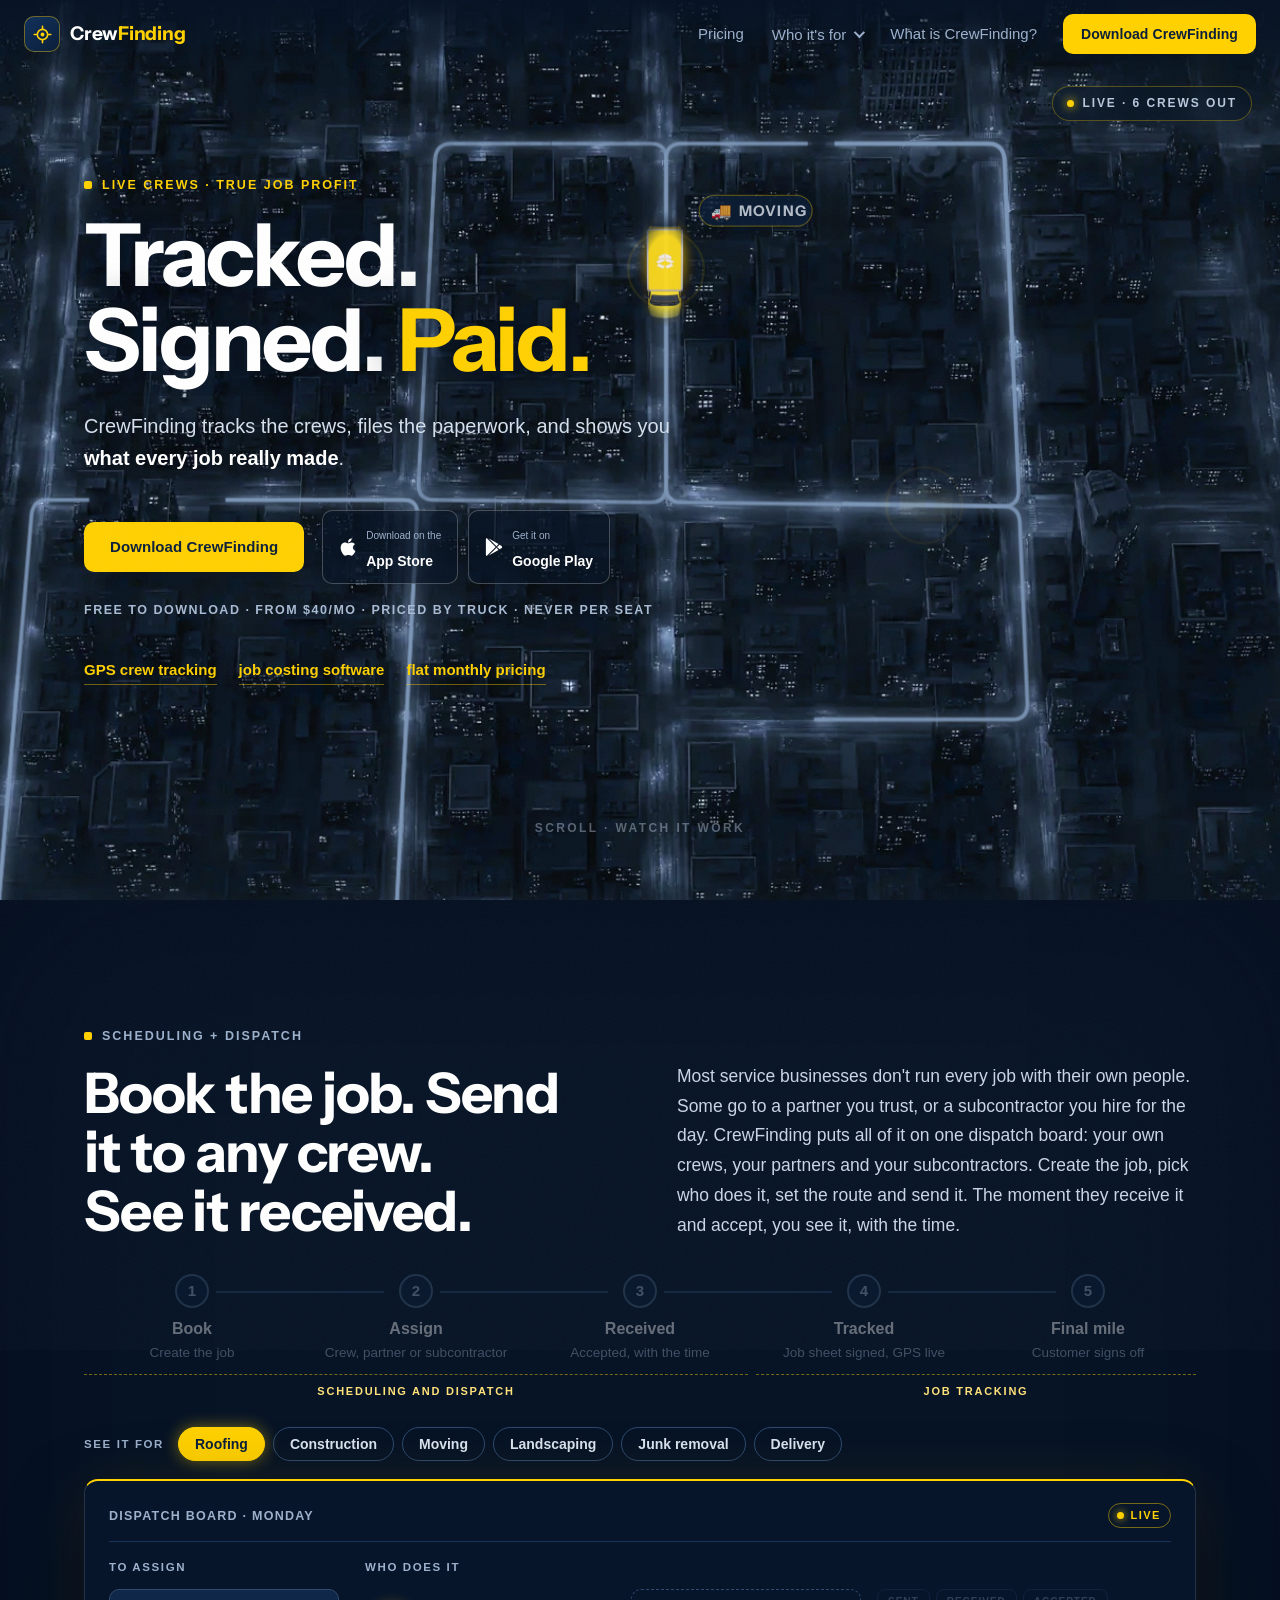
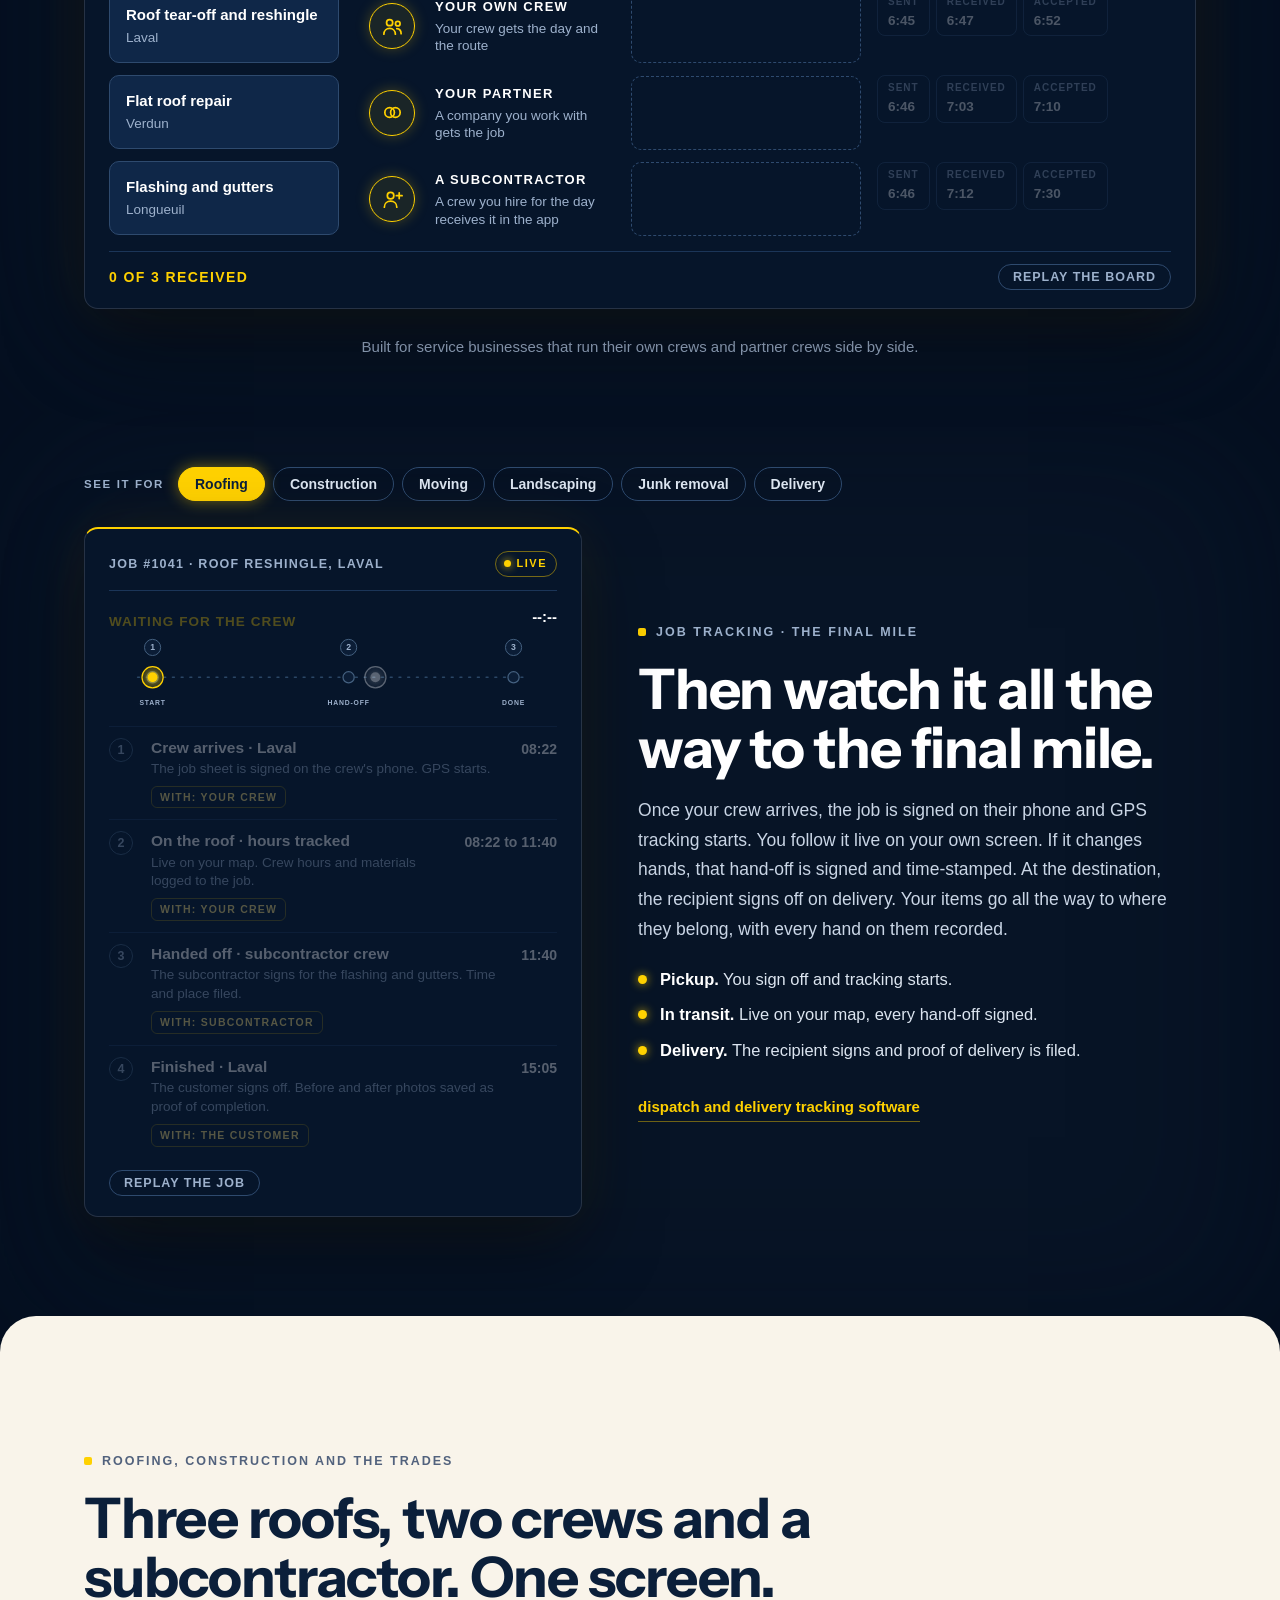
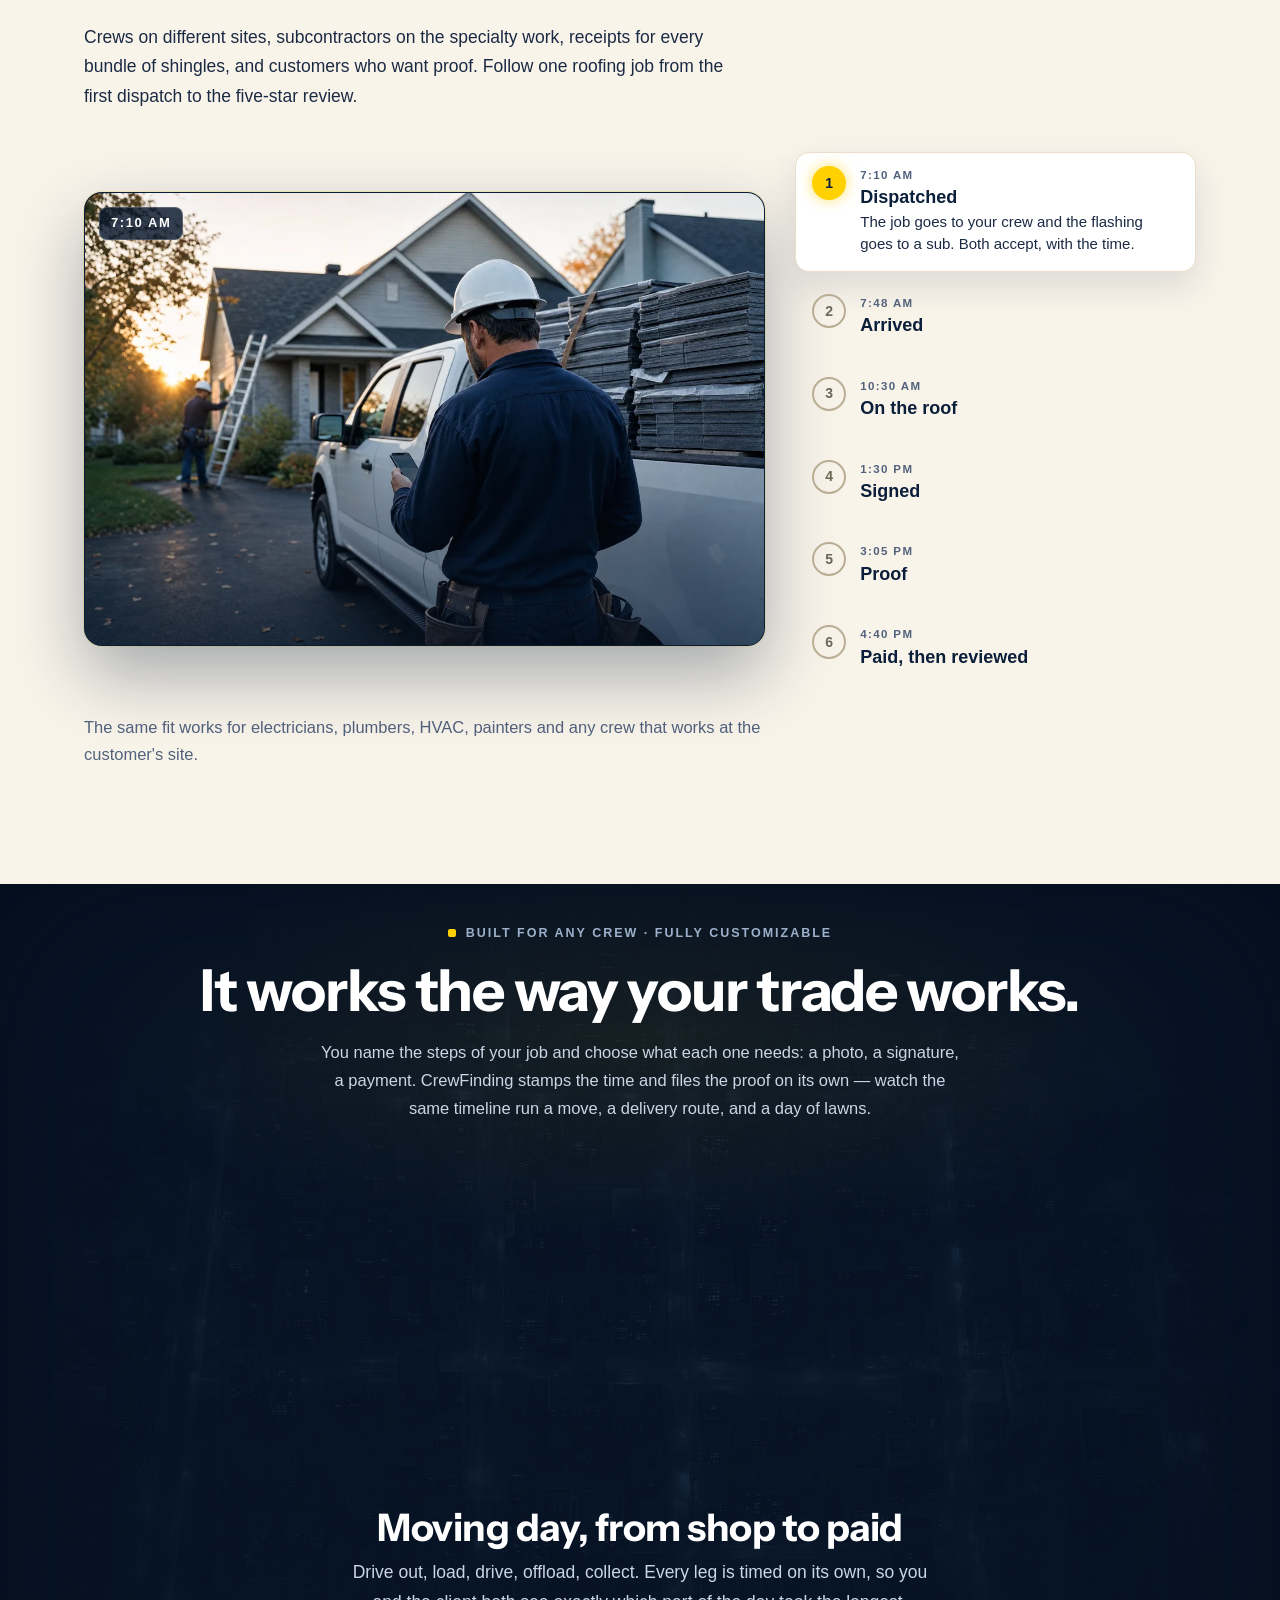
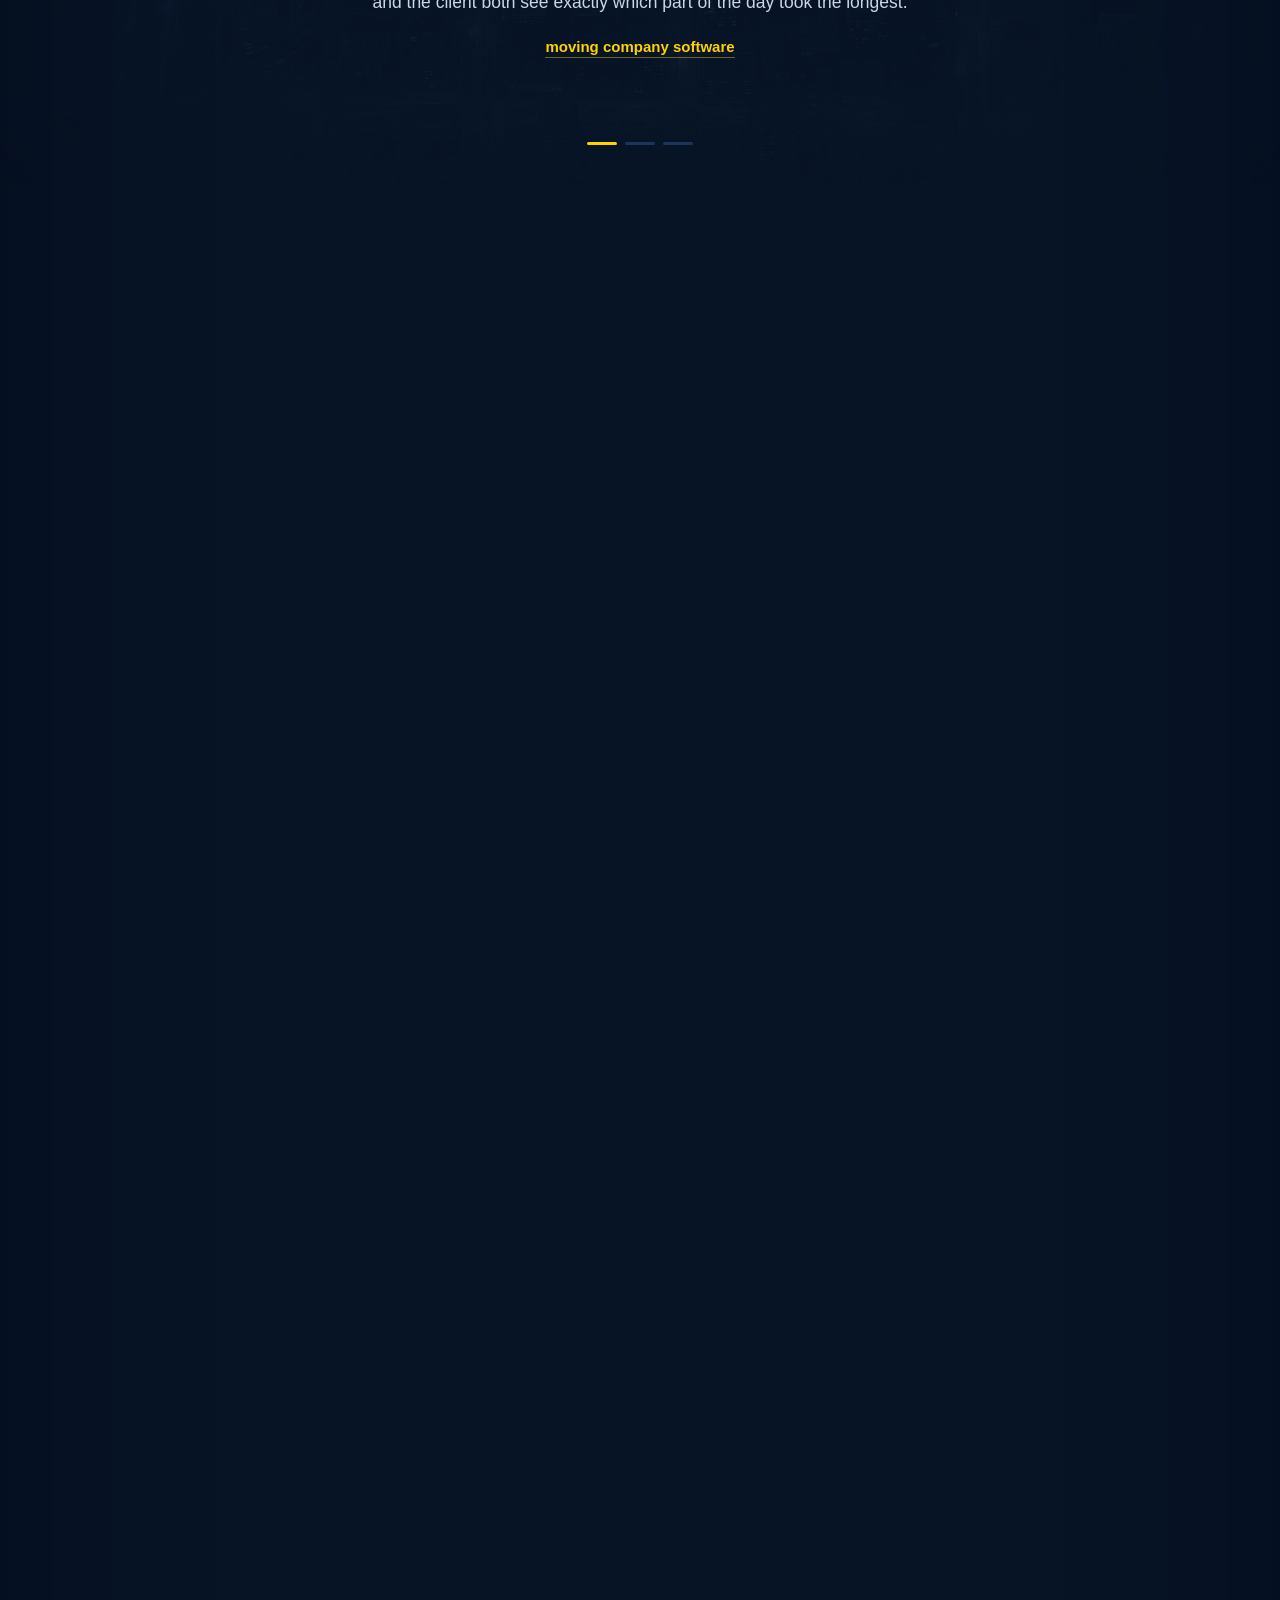
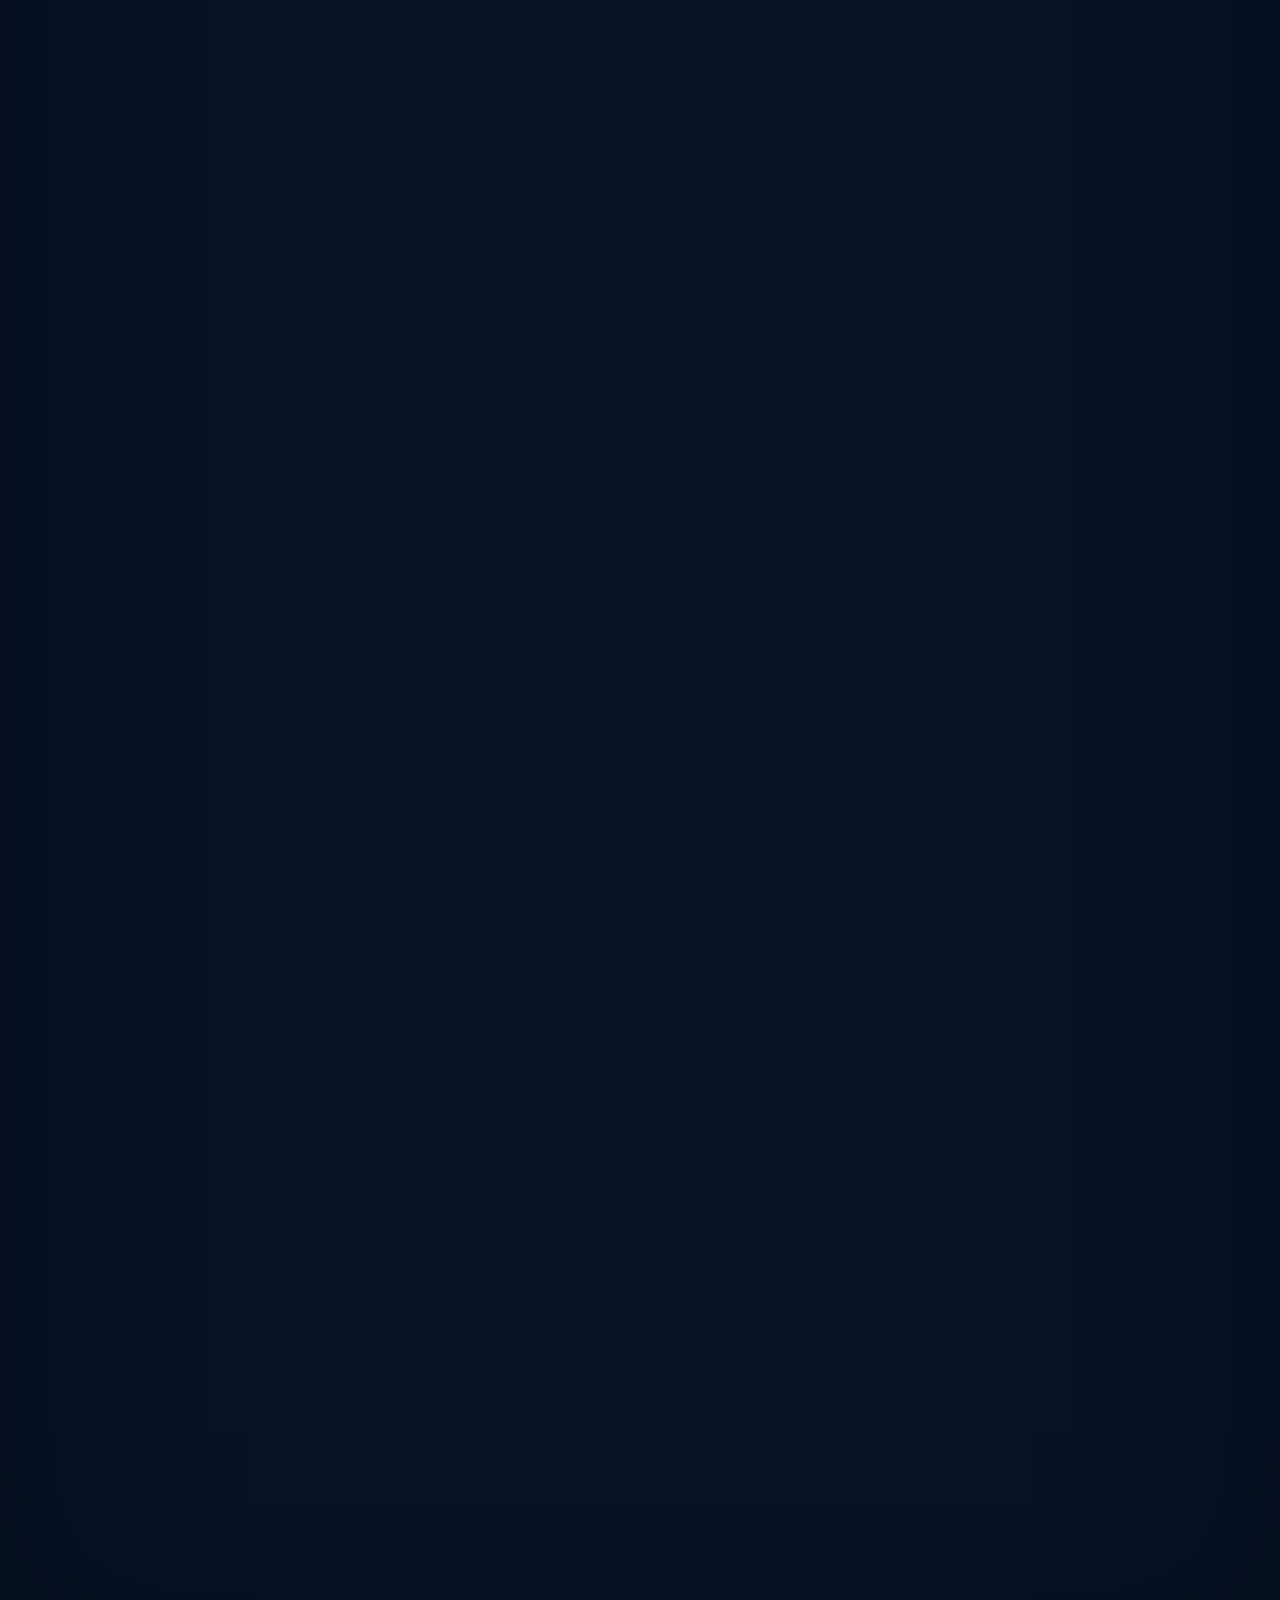
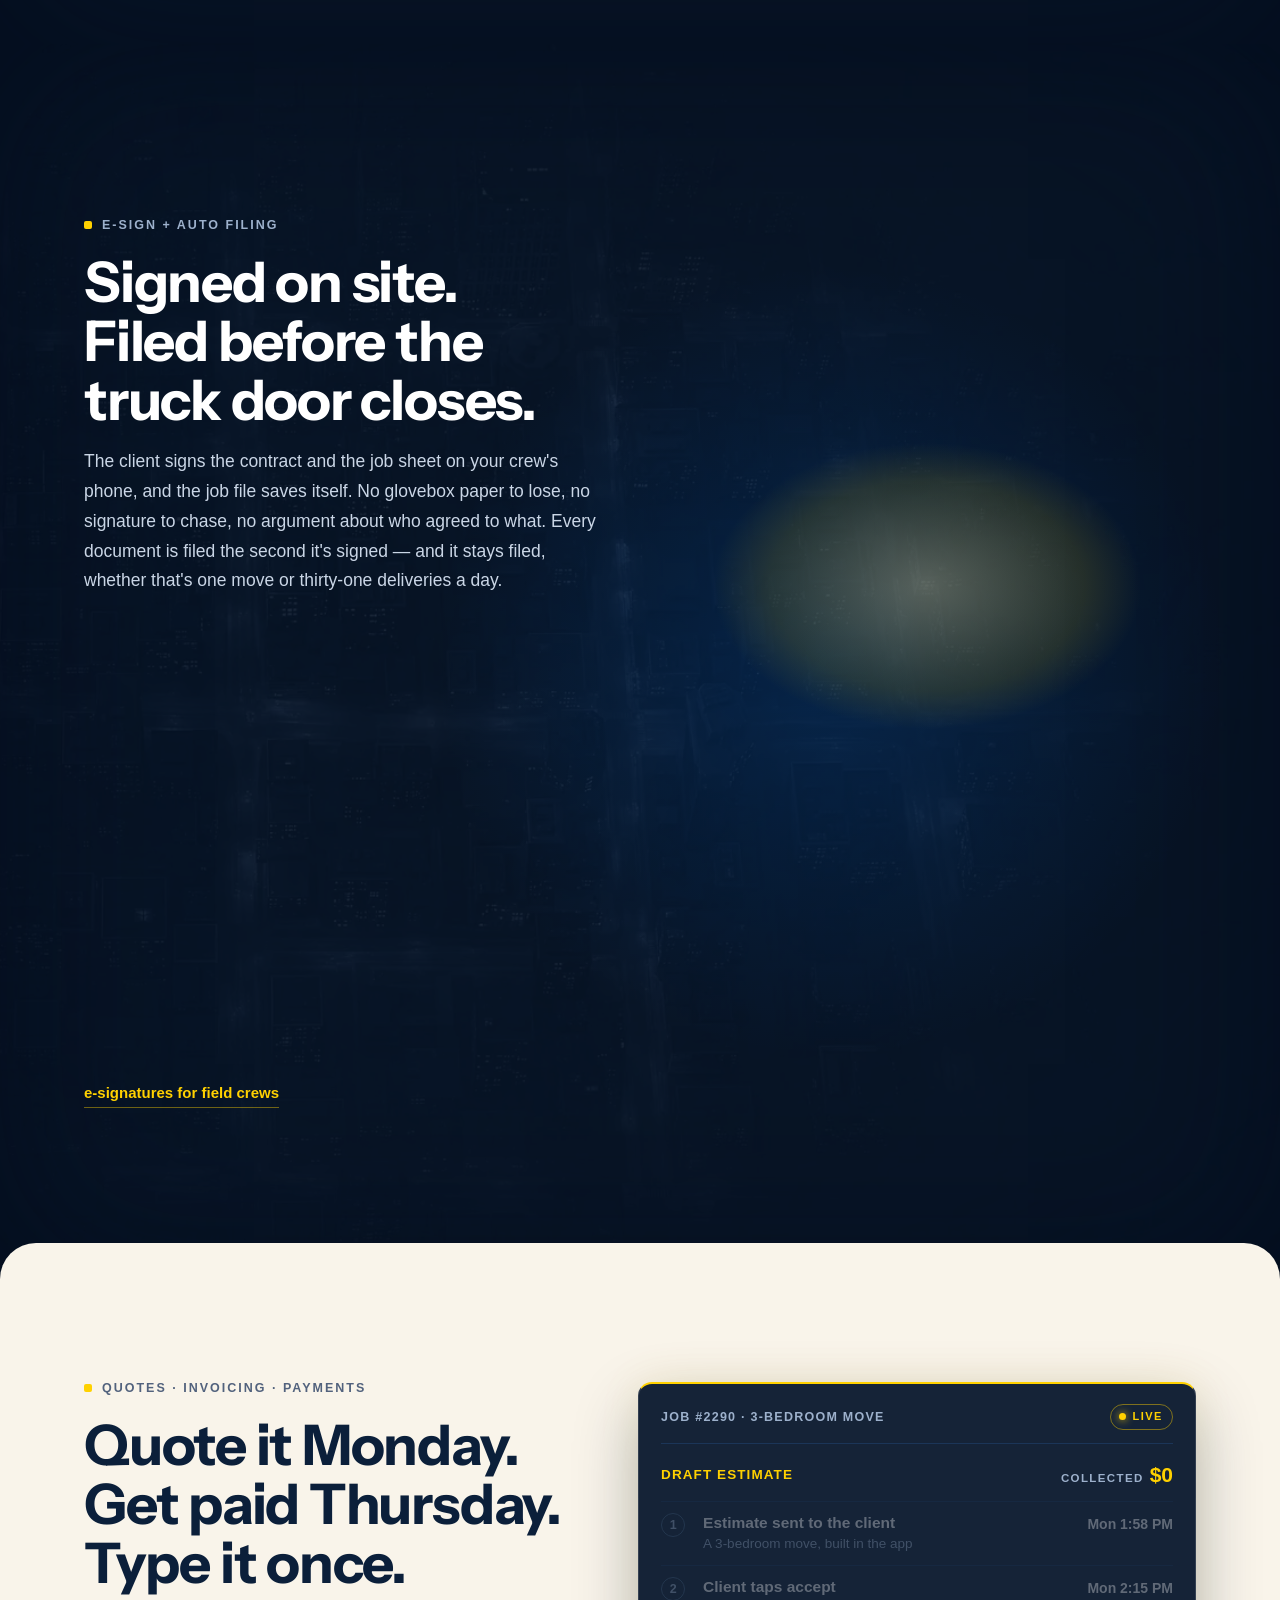
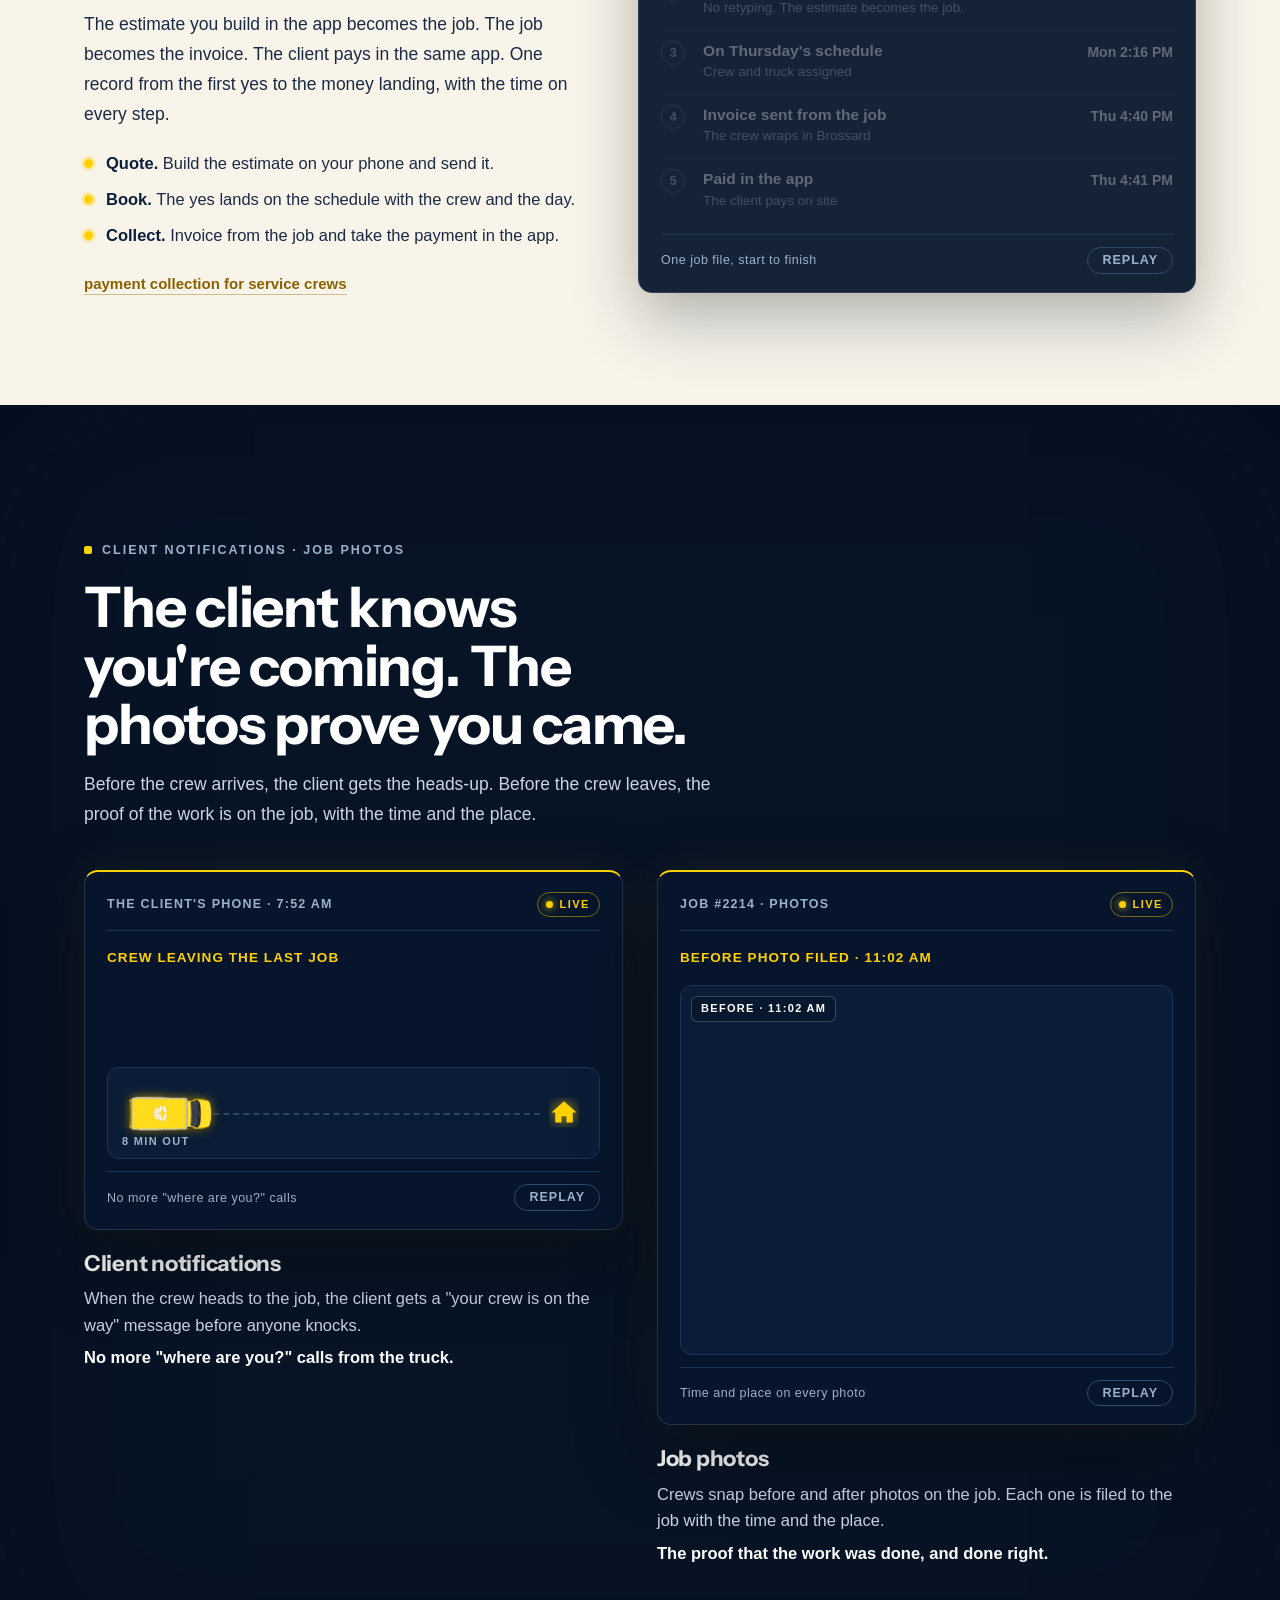
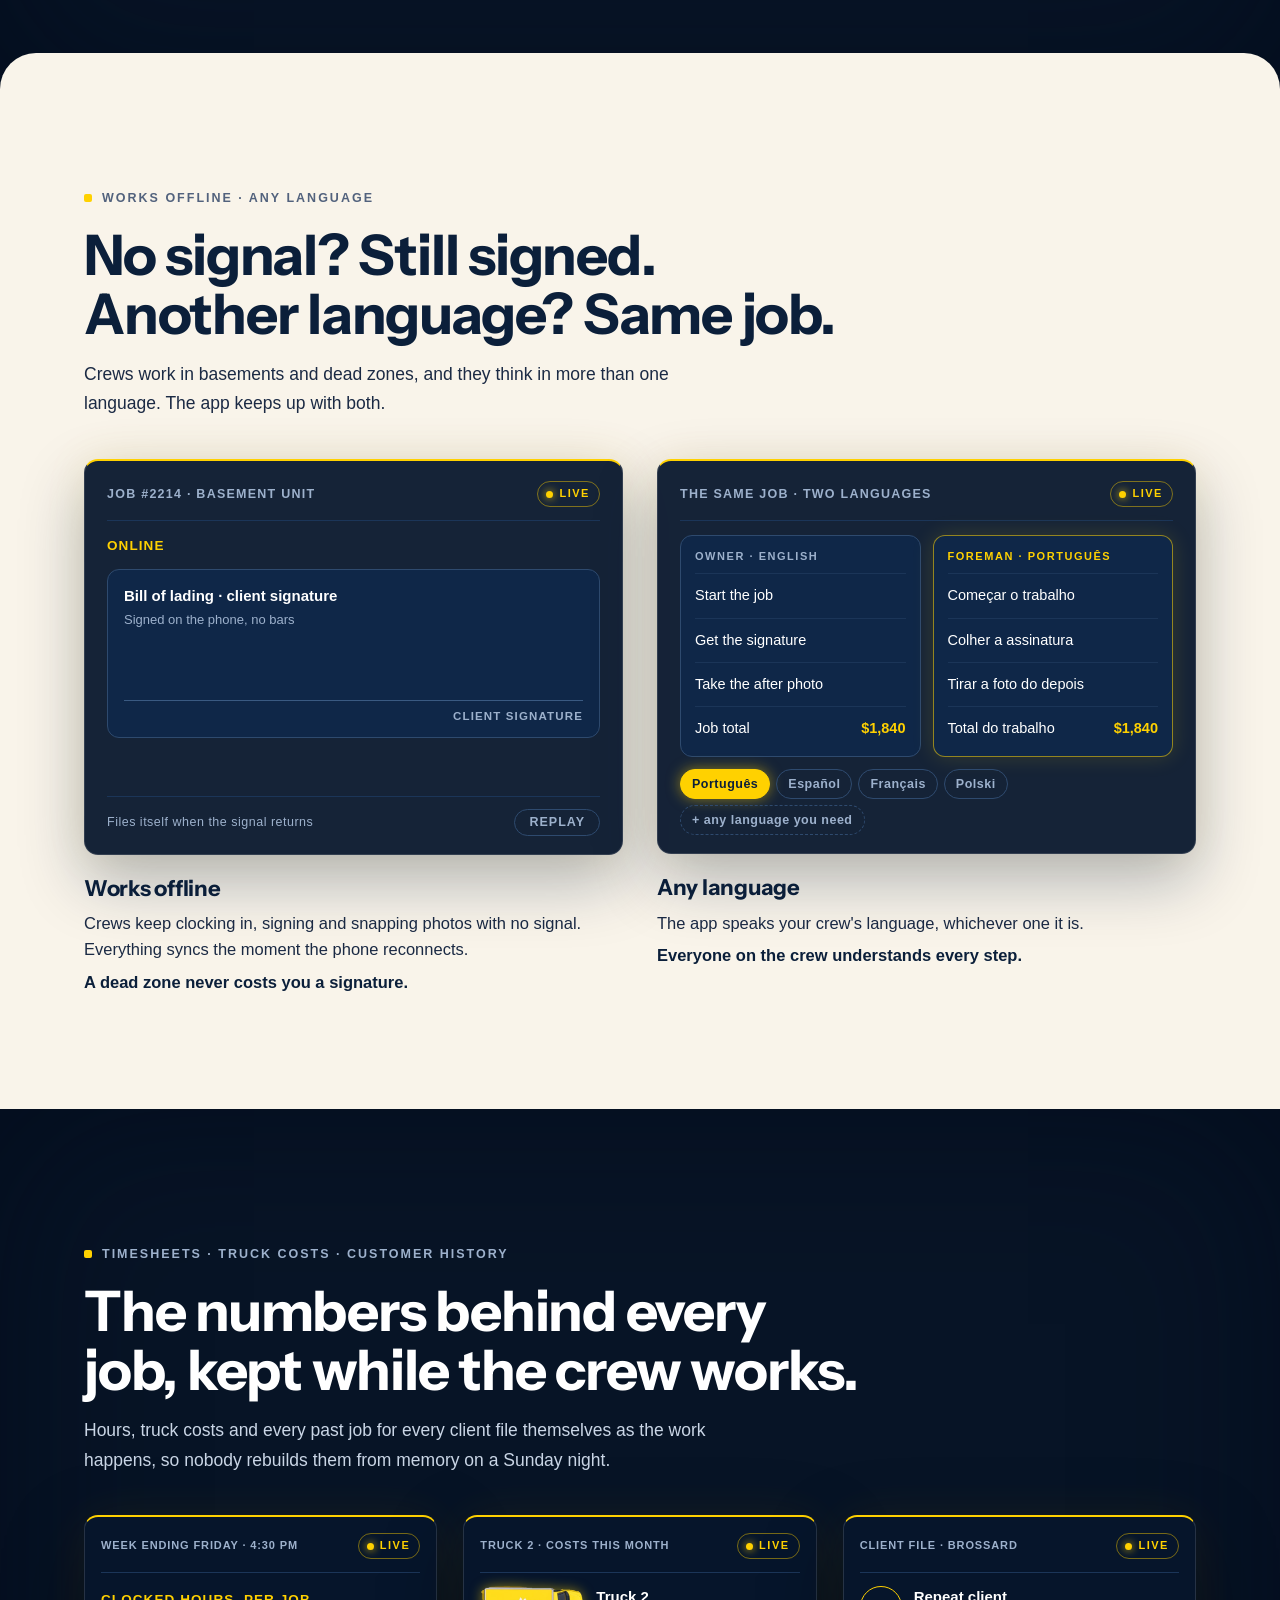
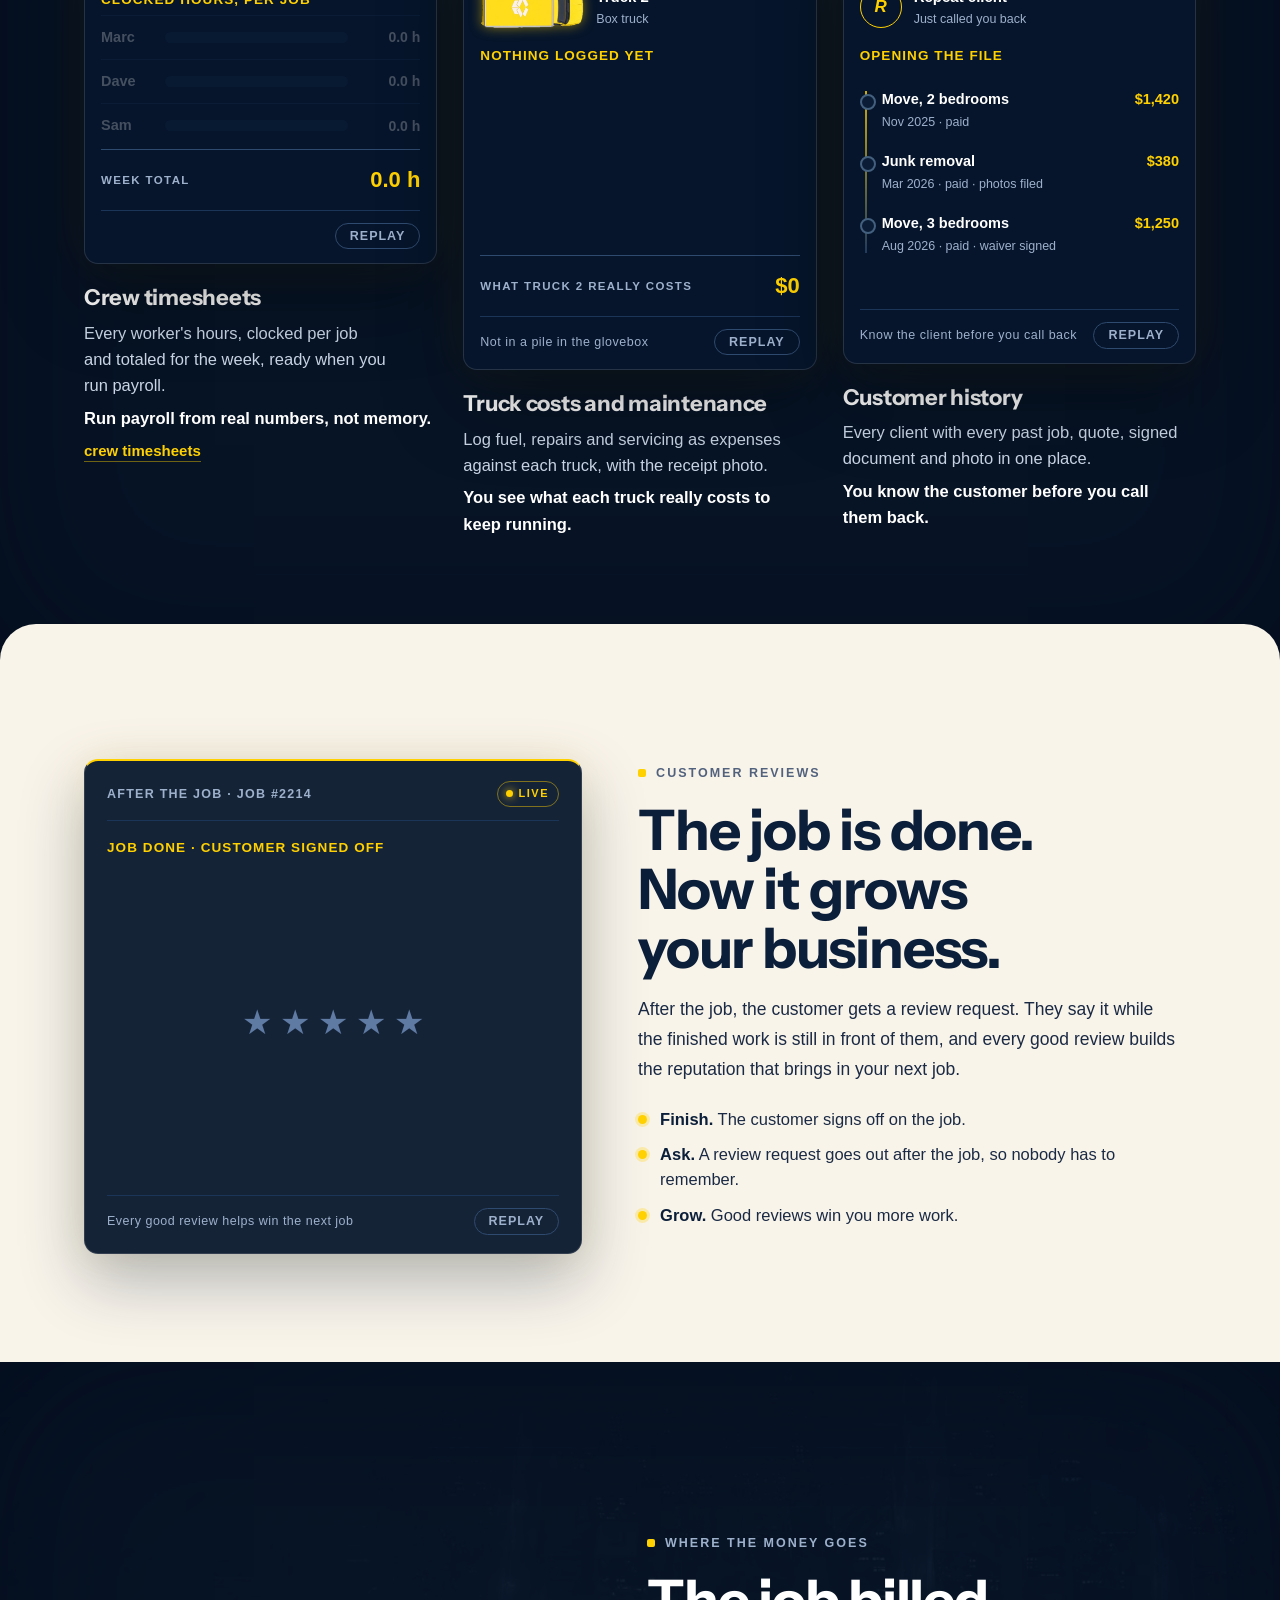
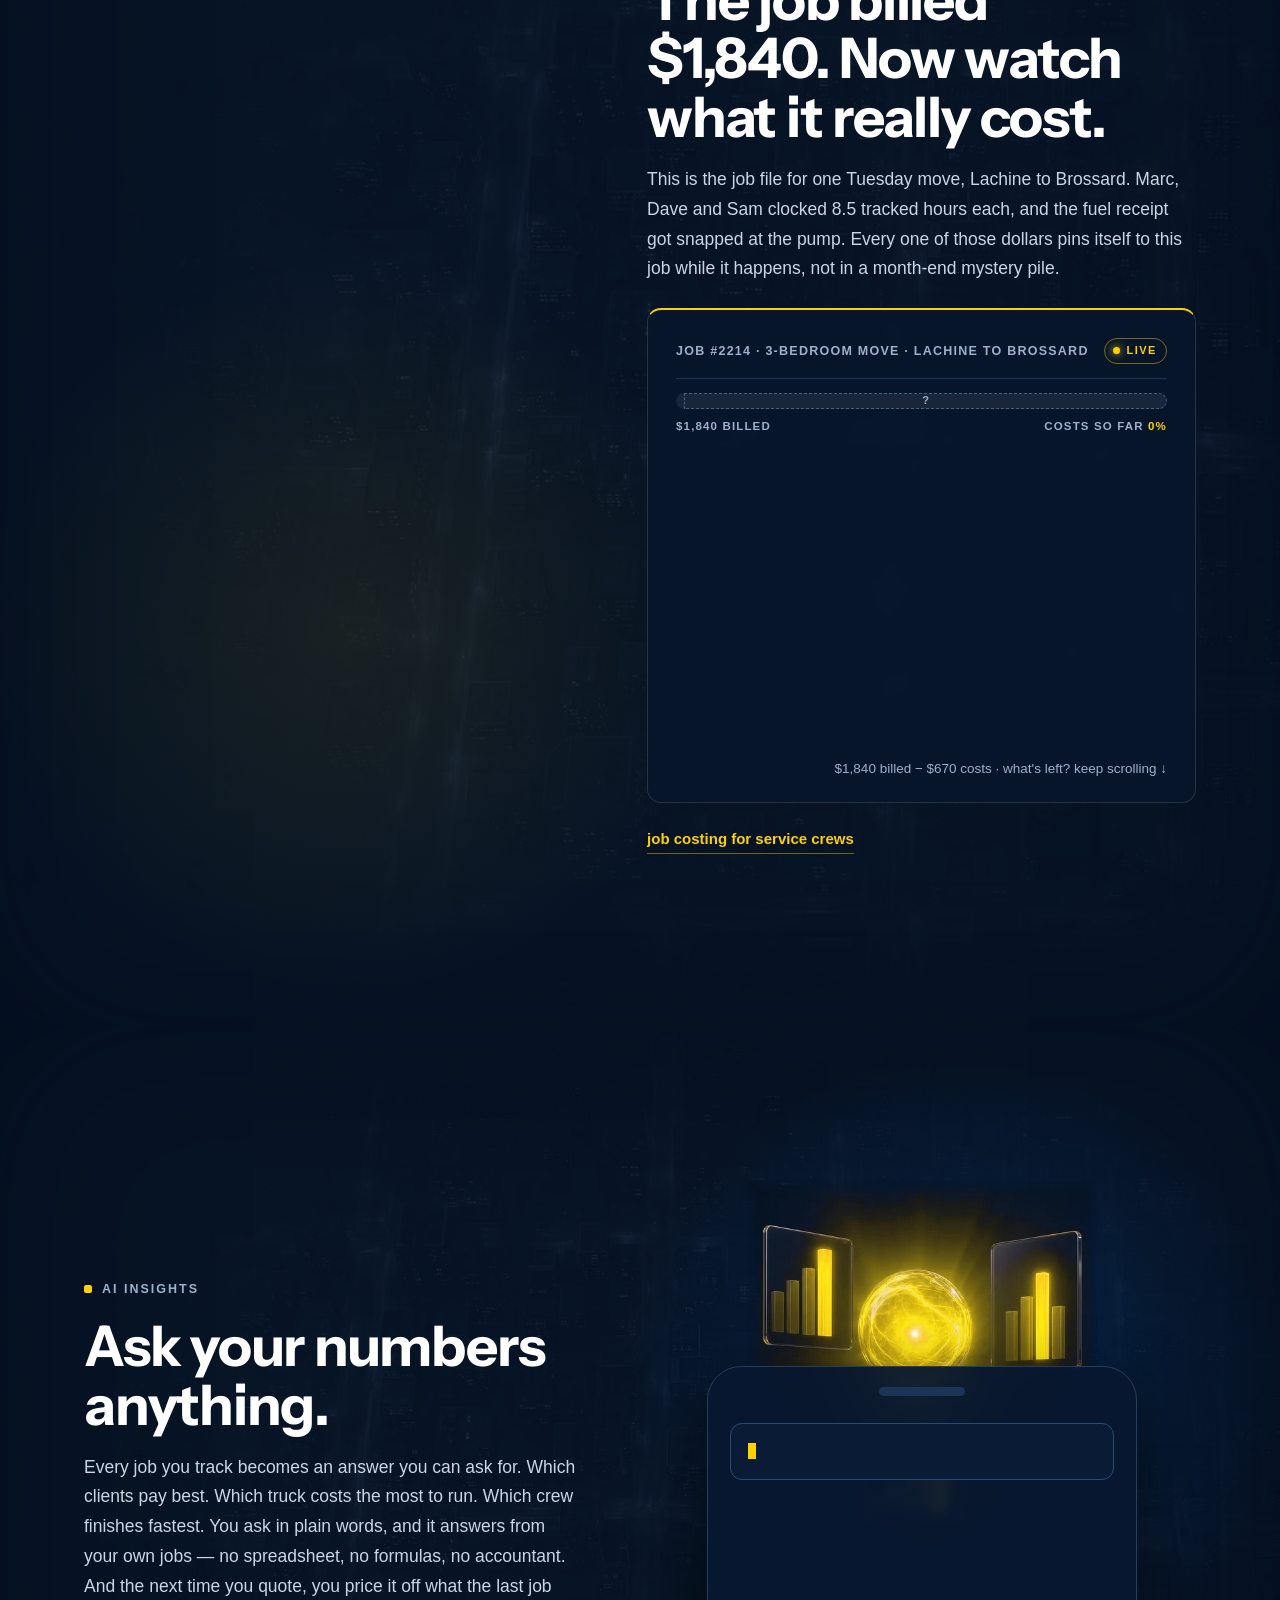
==== commit fb9b1a14: "chore: add deploy test comment to homepage" ====
--- a/index.html
+++ b/index.html
@@ -2159,3 +2159,4 @@
 <script src="assets/cf-clips.js" defer></script>
 </body>
 </html>
+<!-- deploy test 2026-11-14 -->
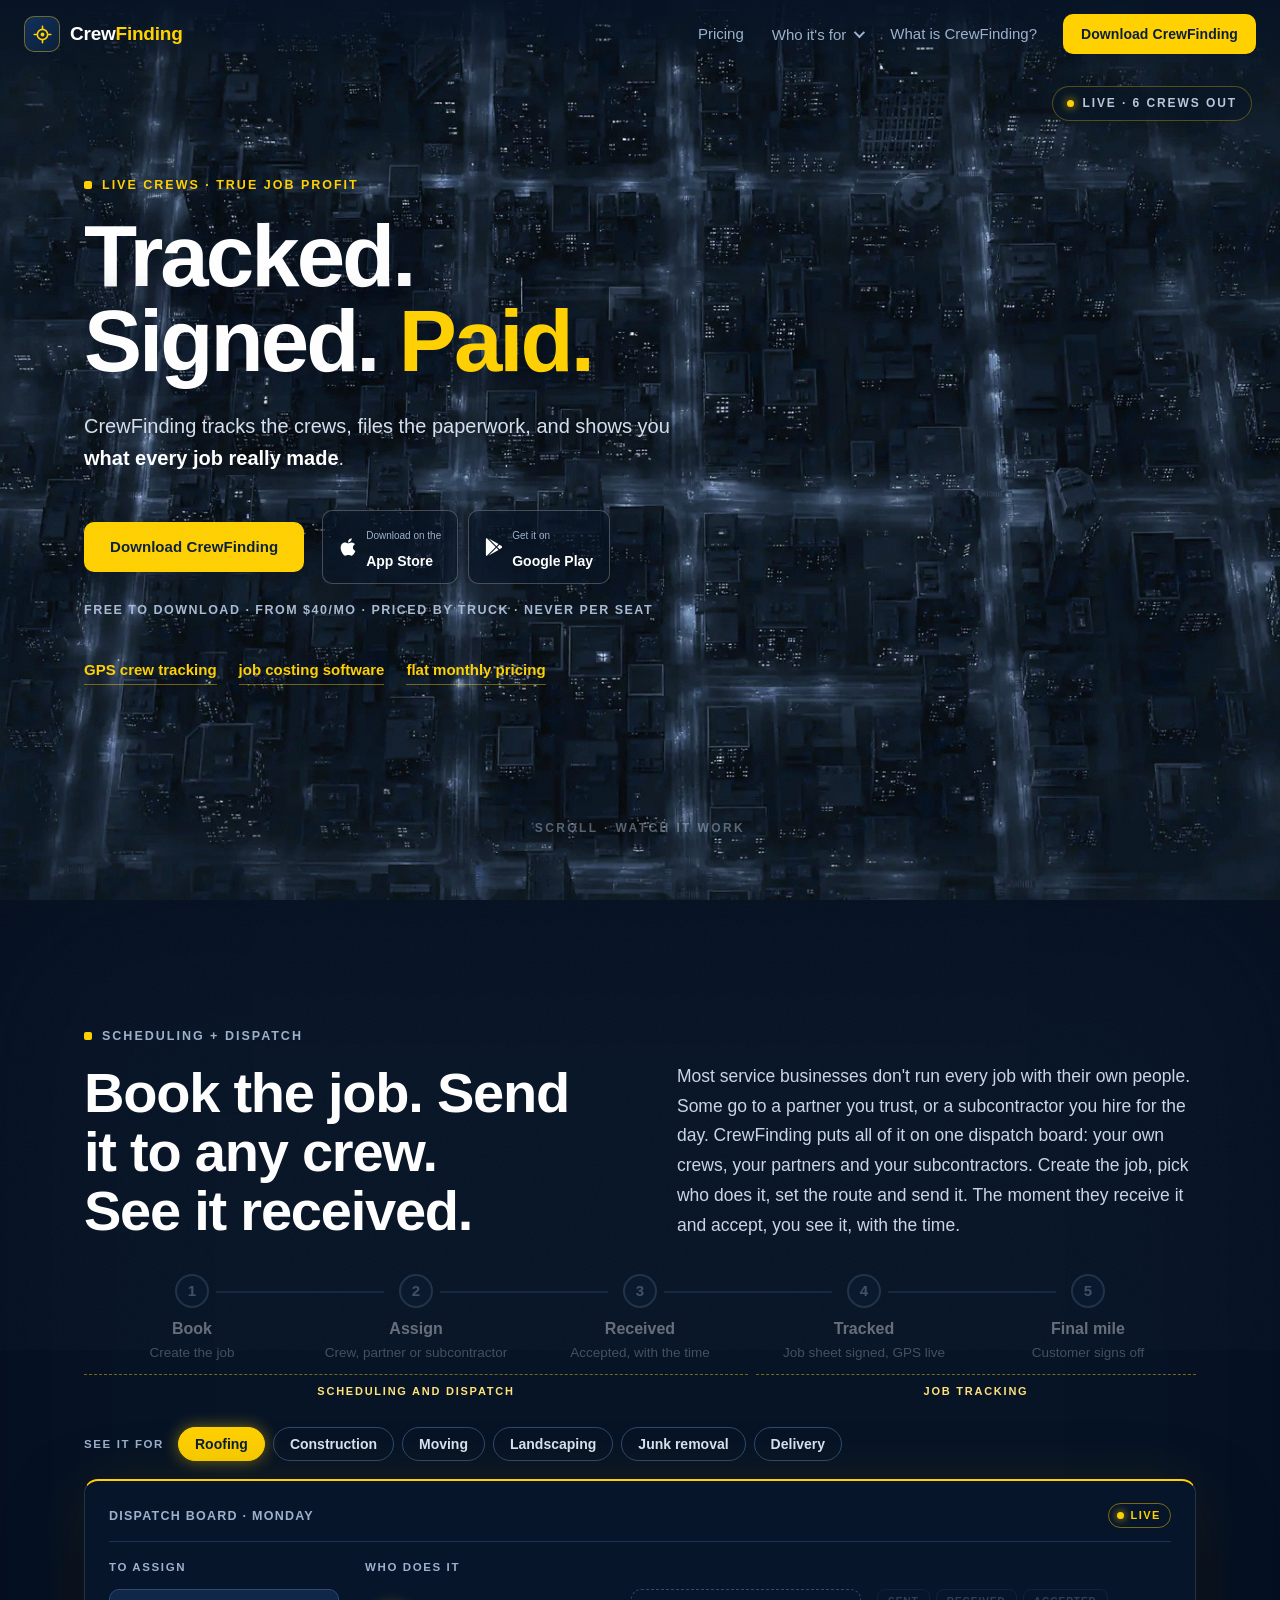
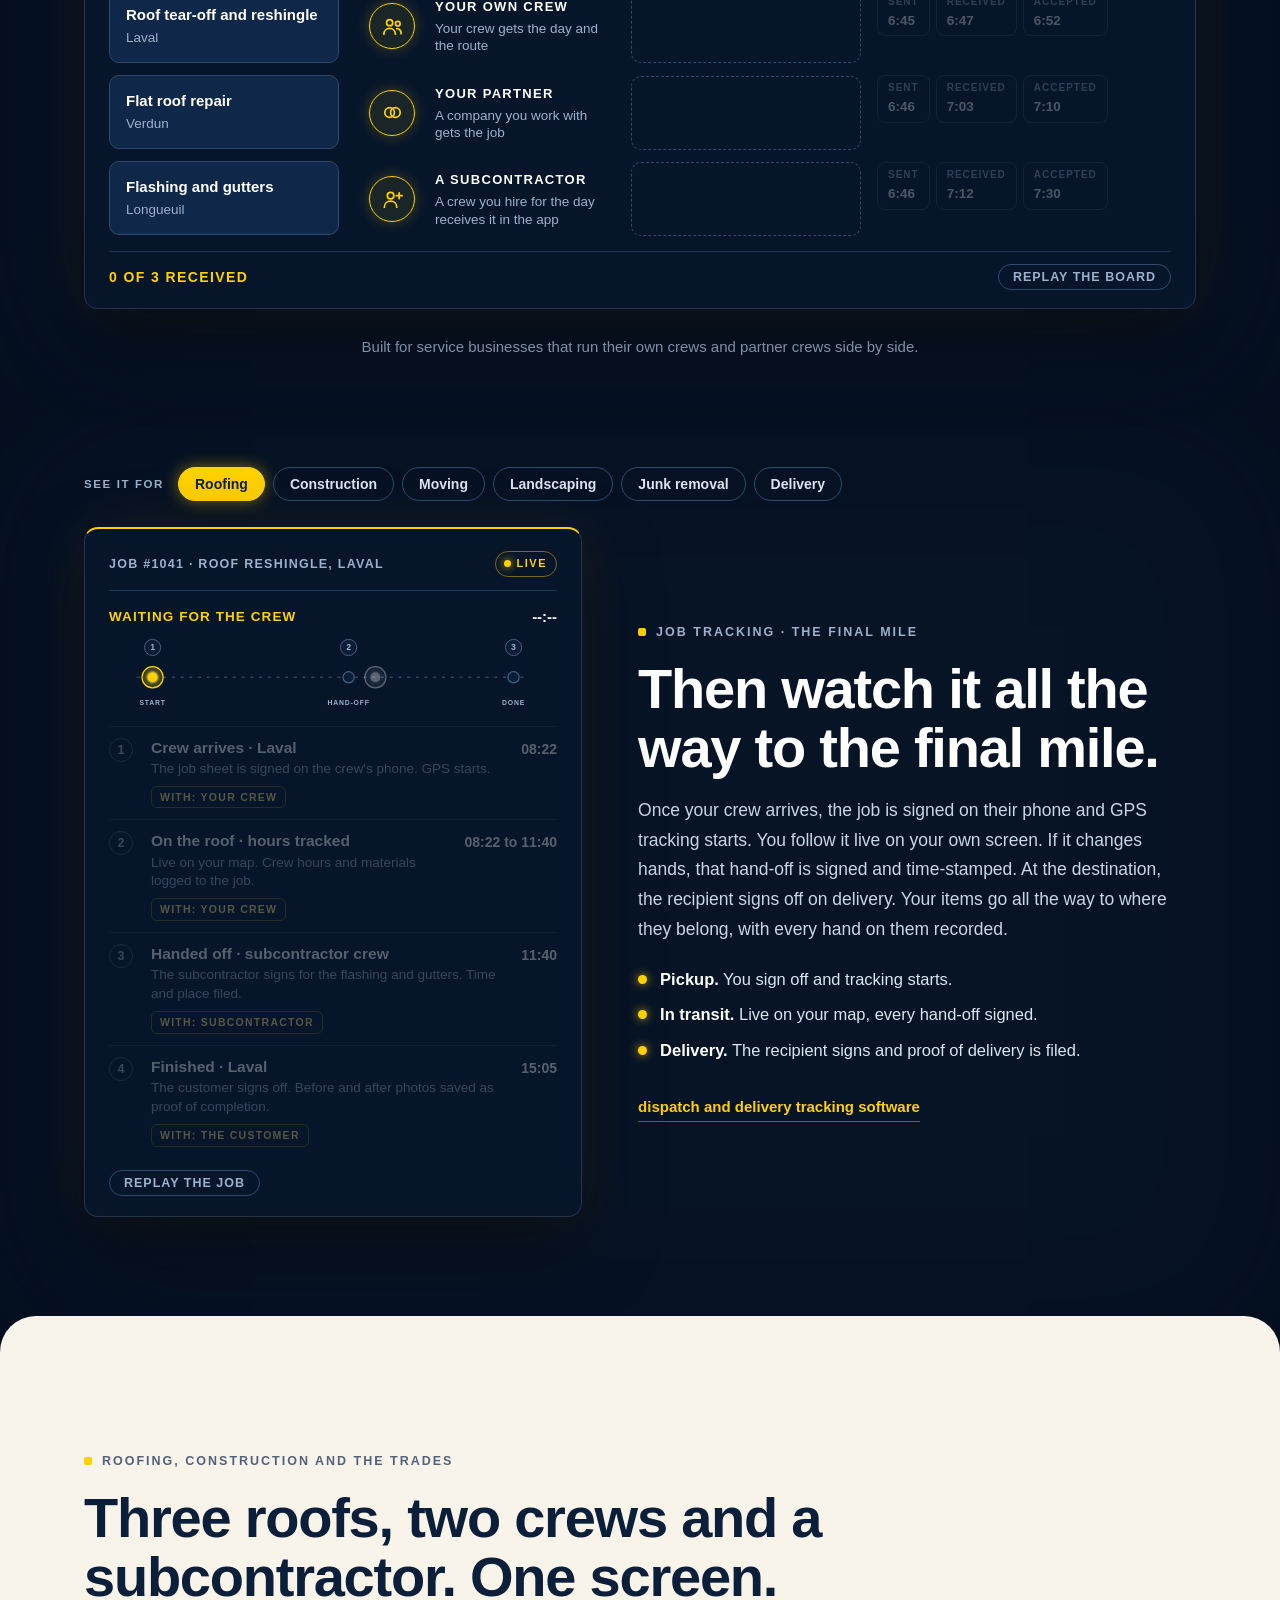
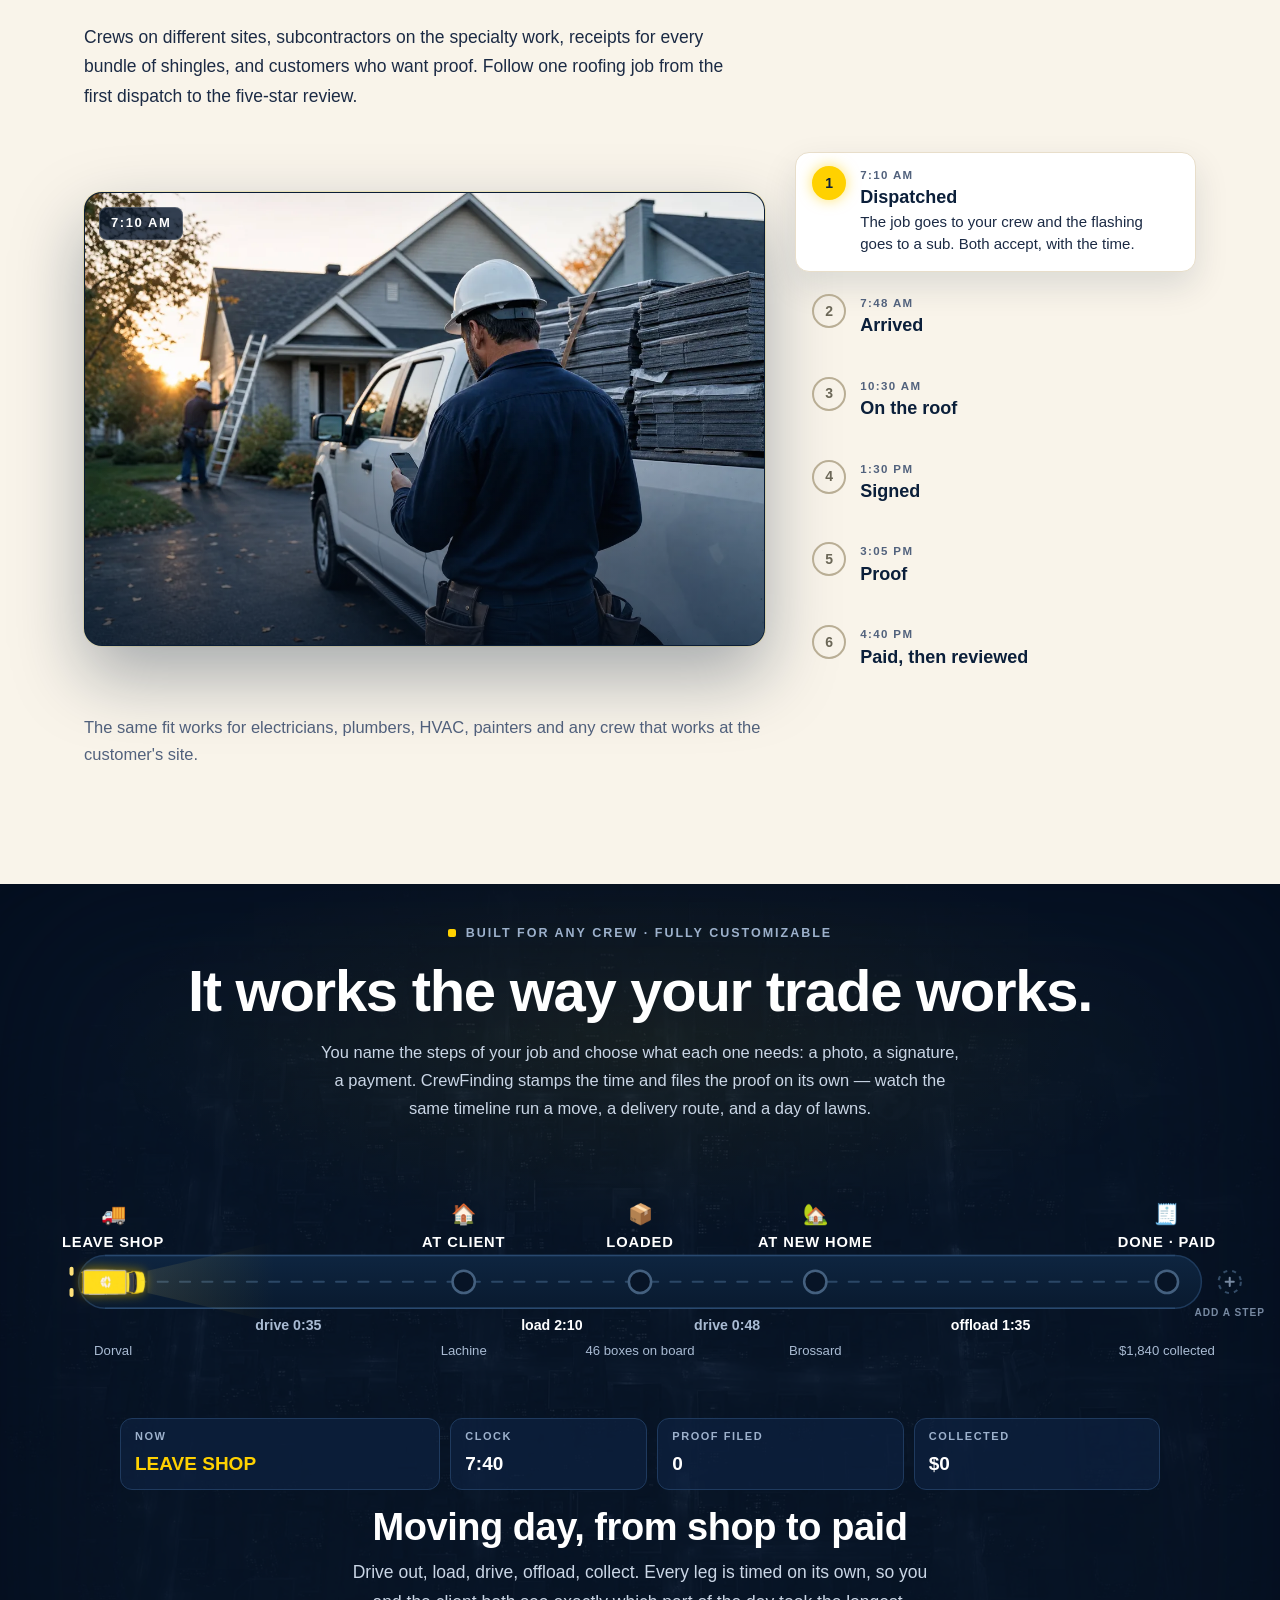
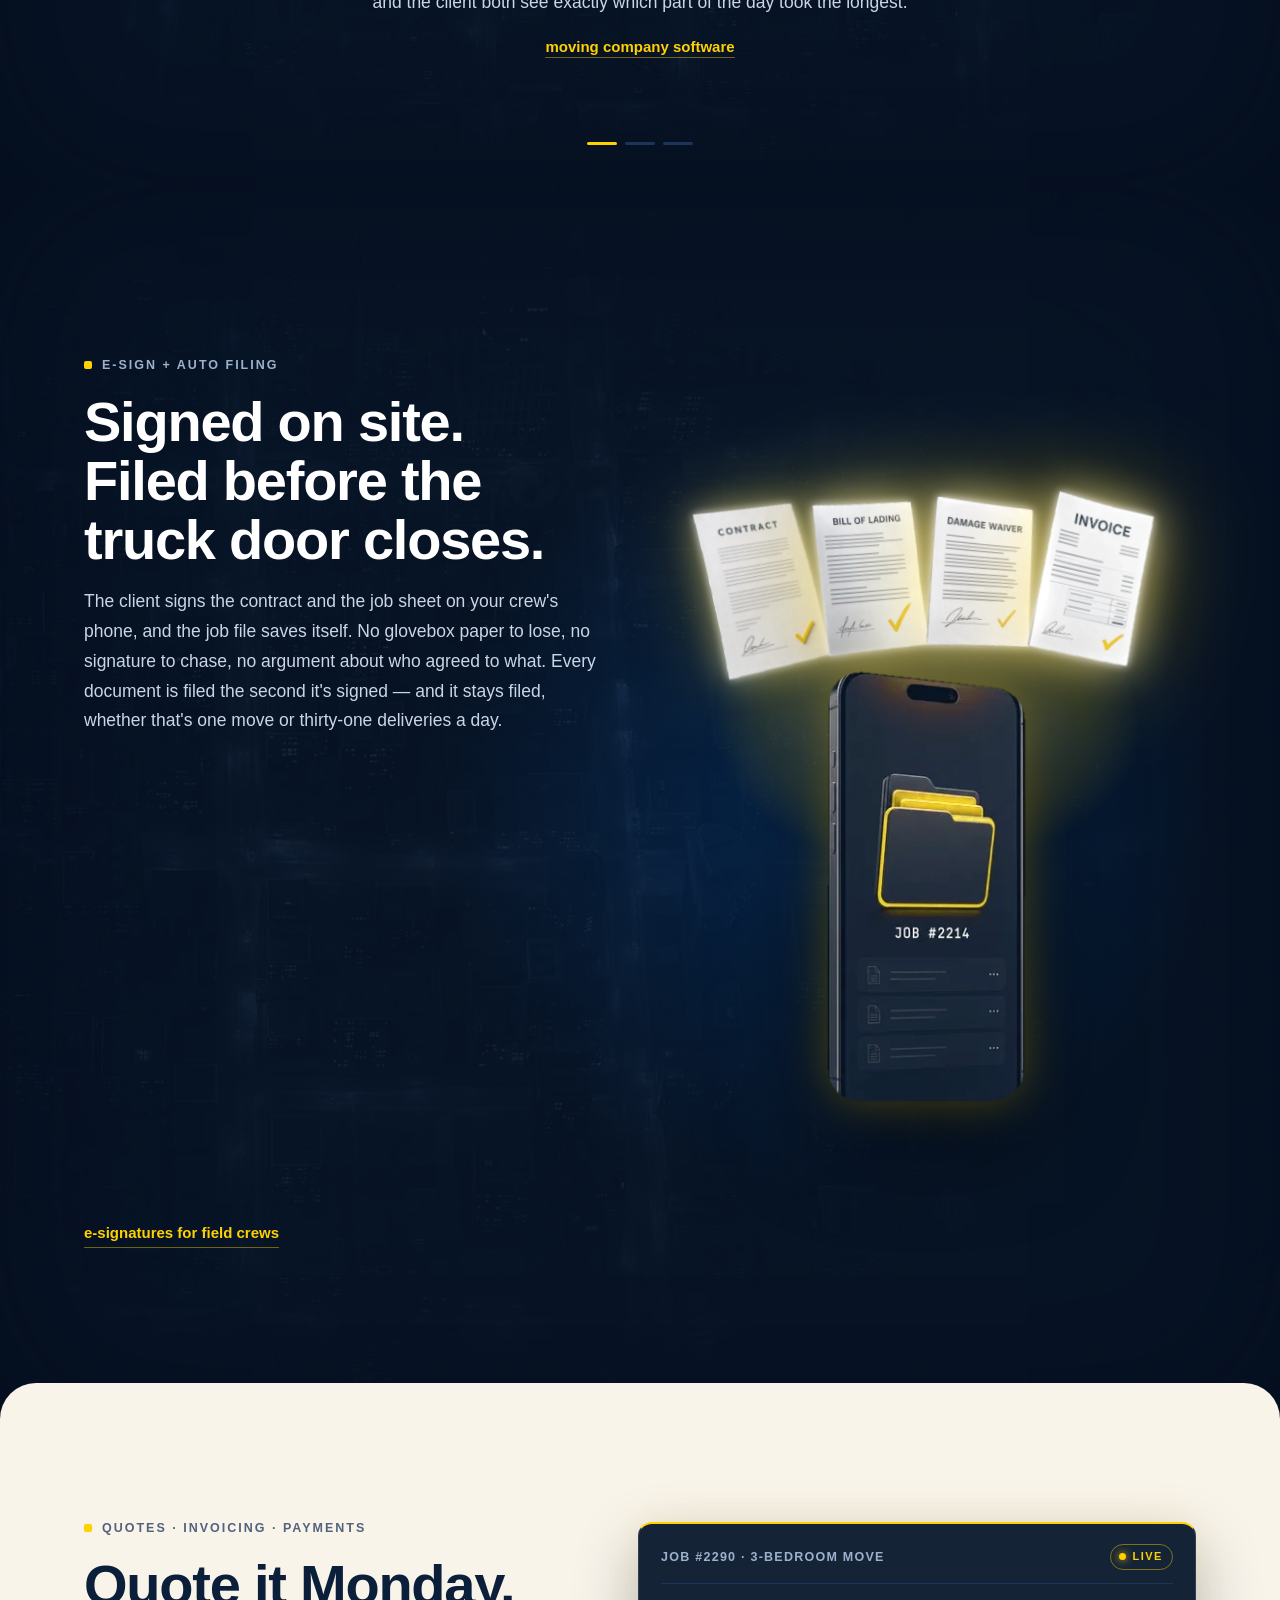
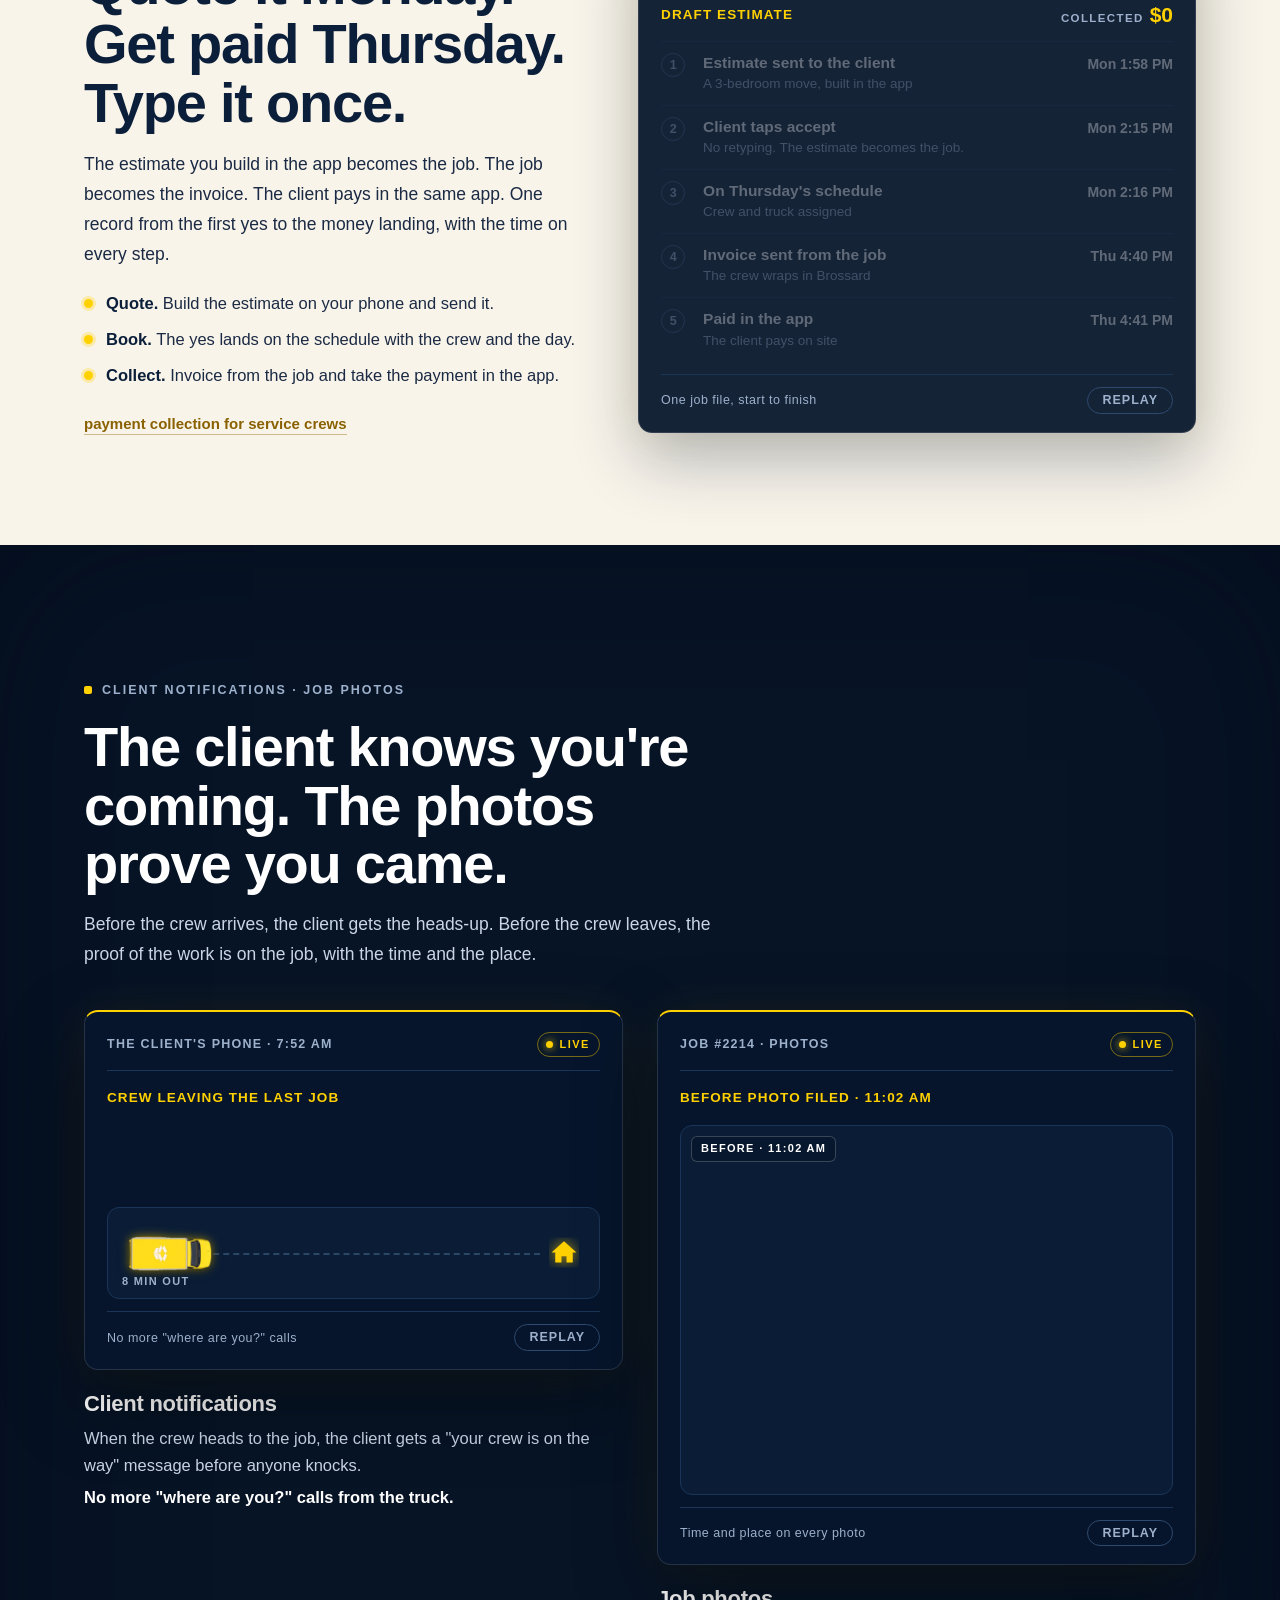
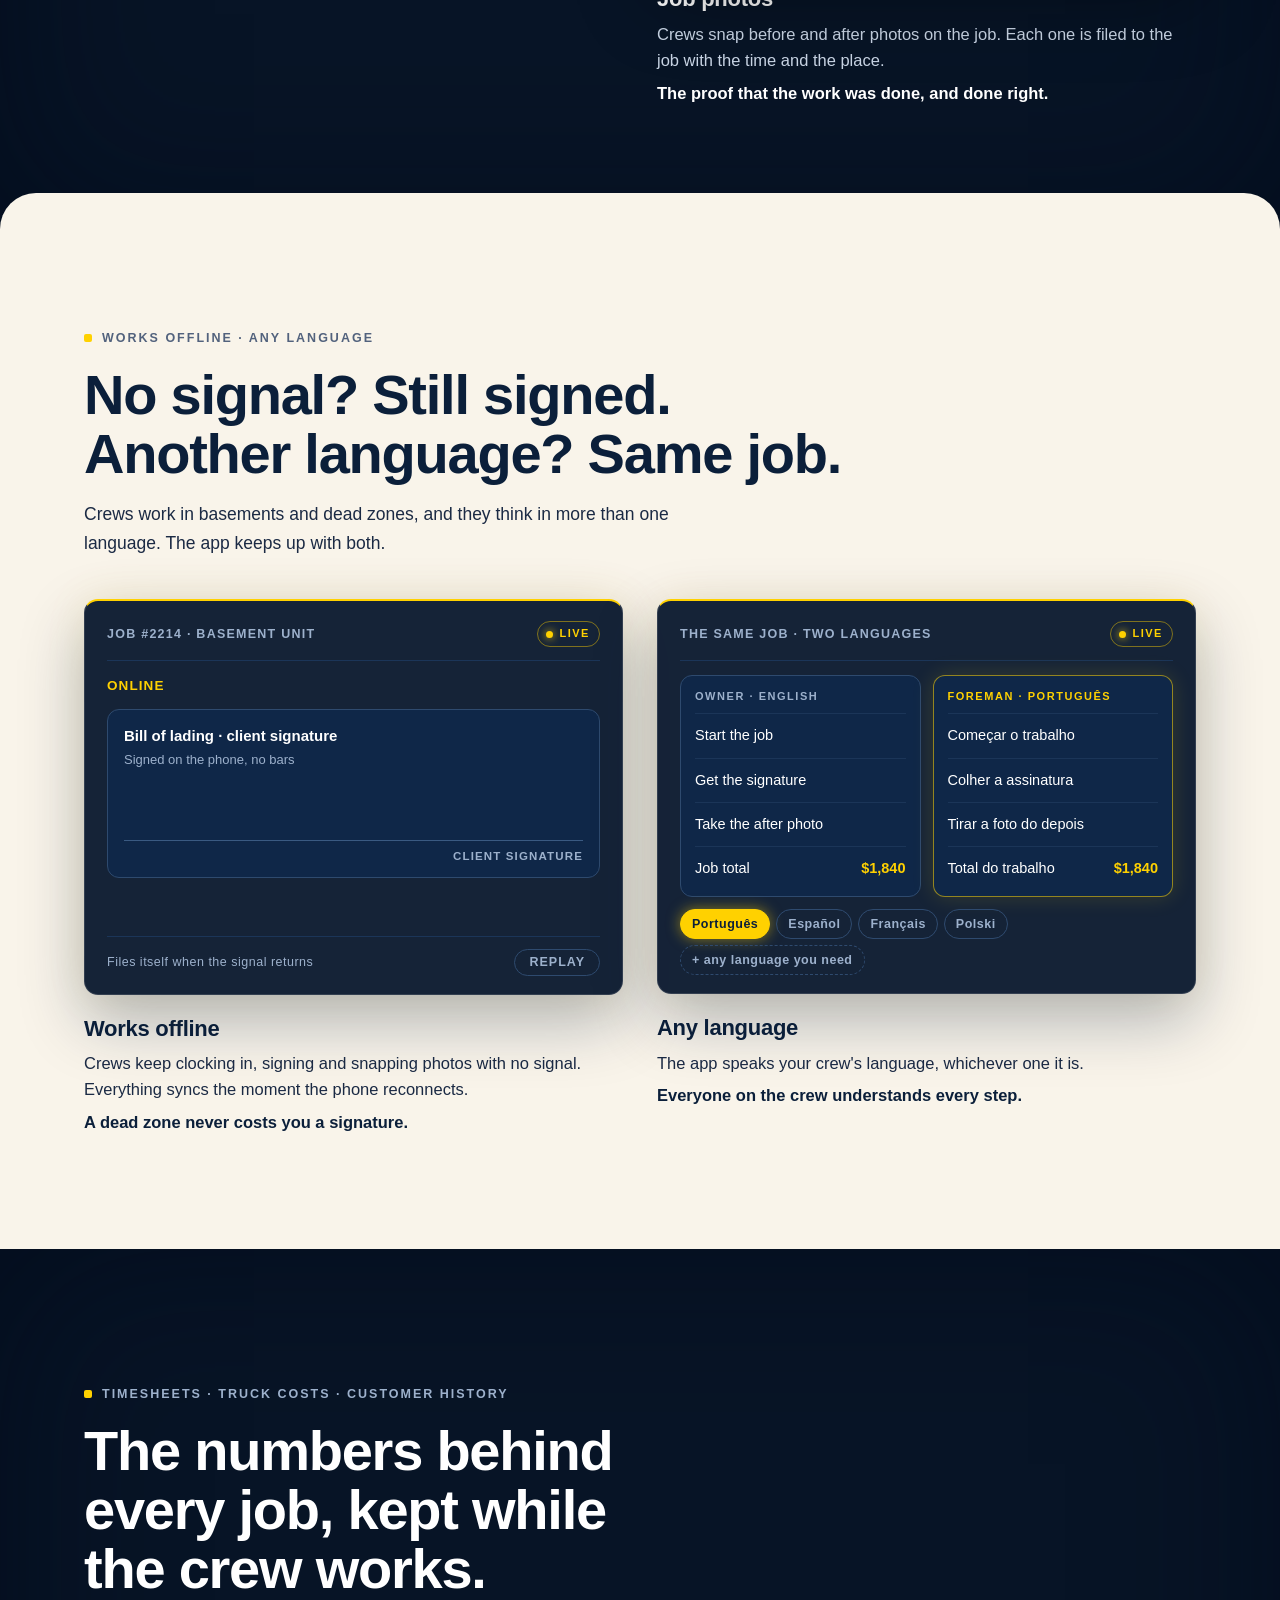
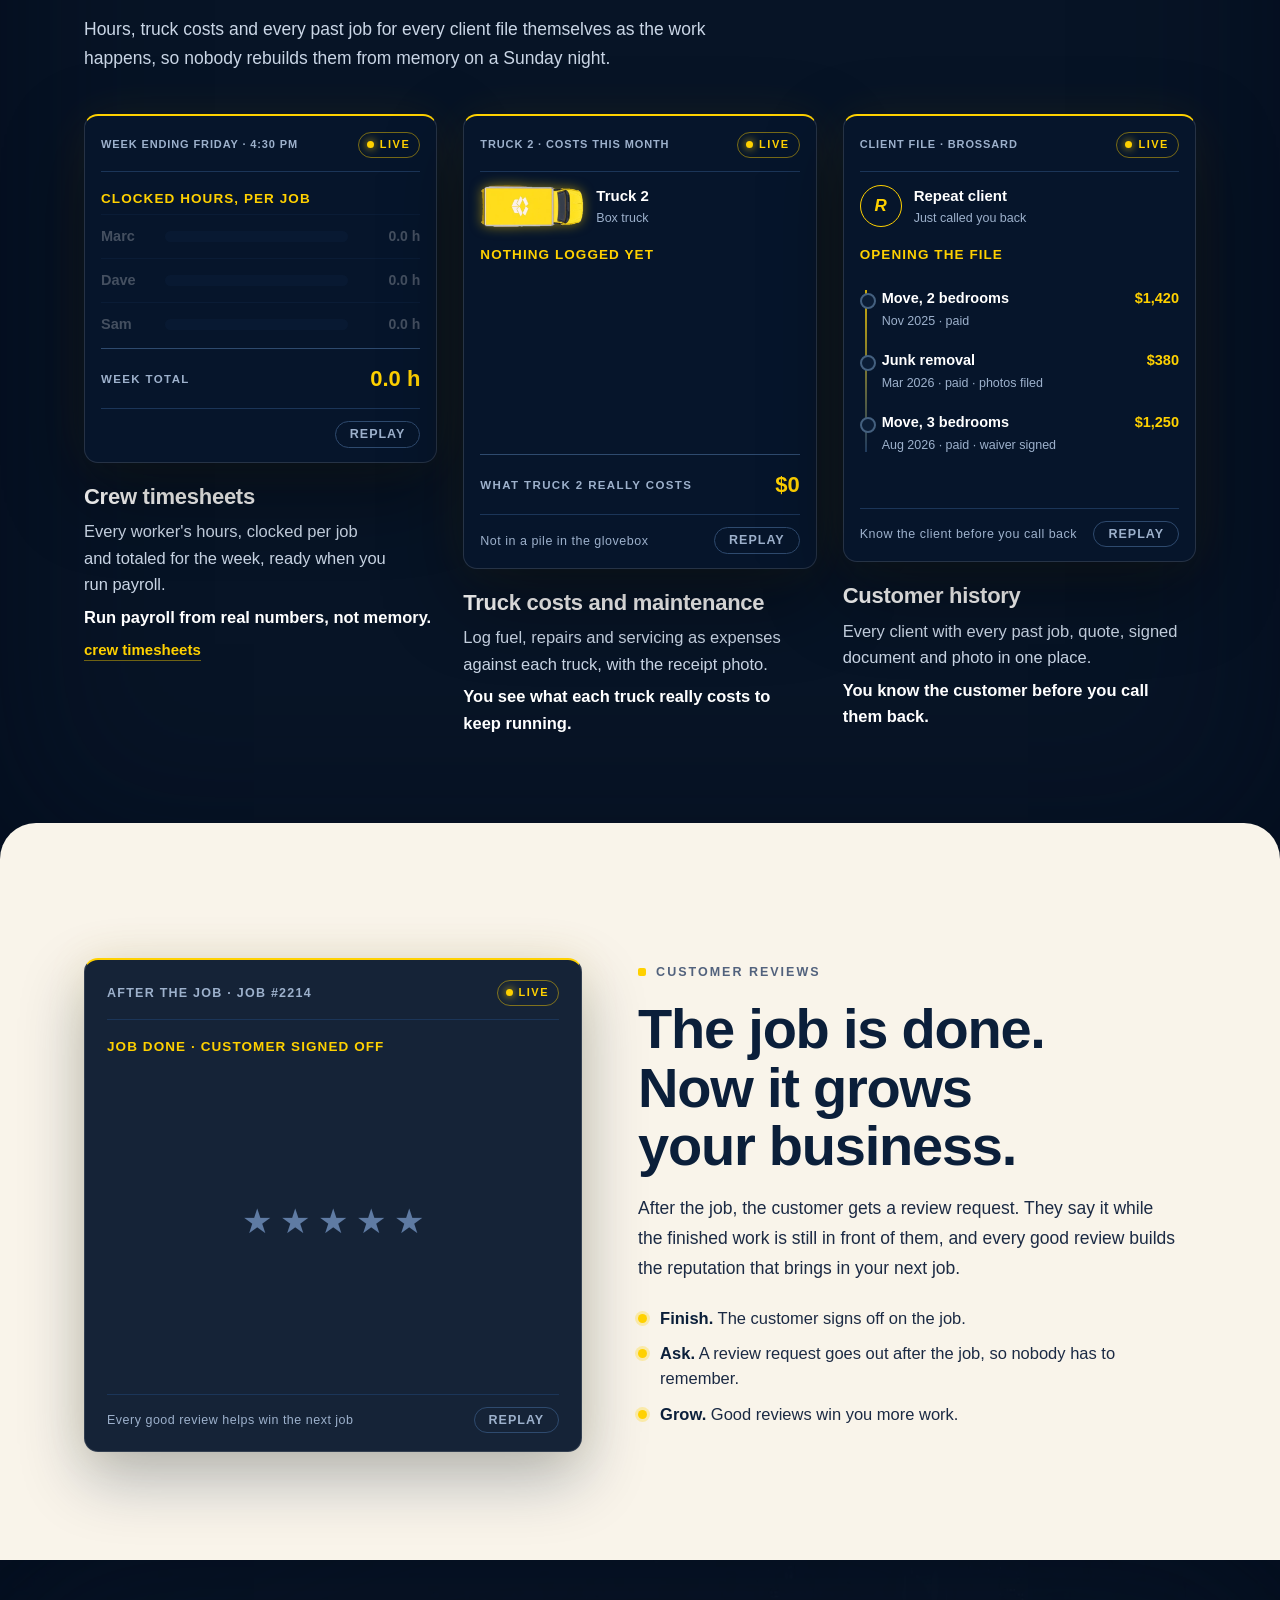
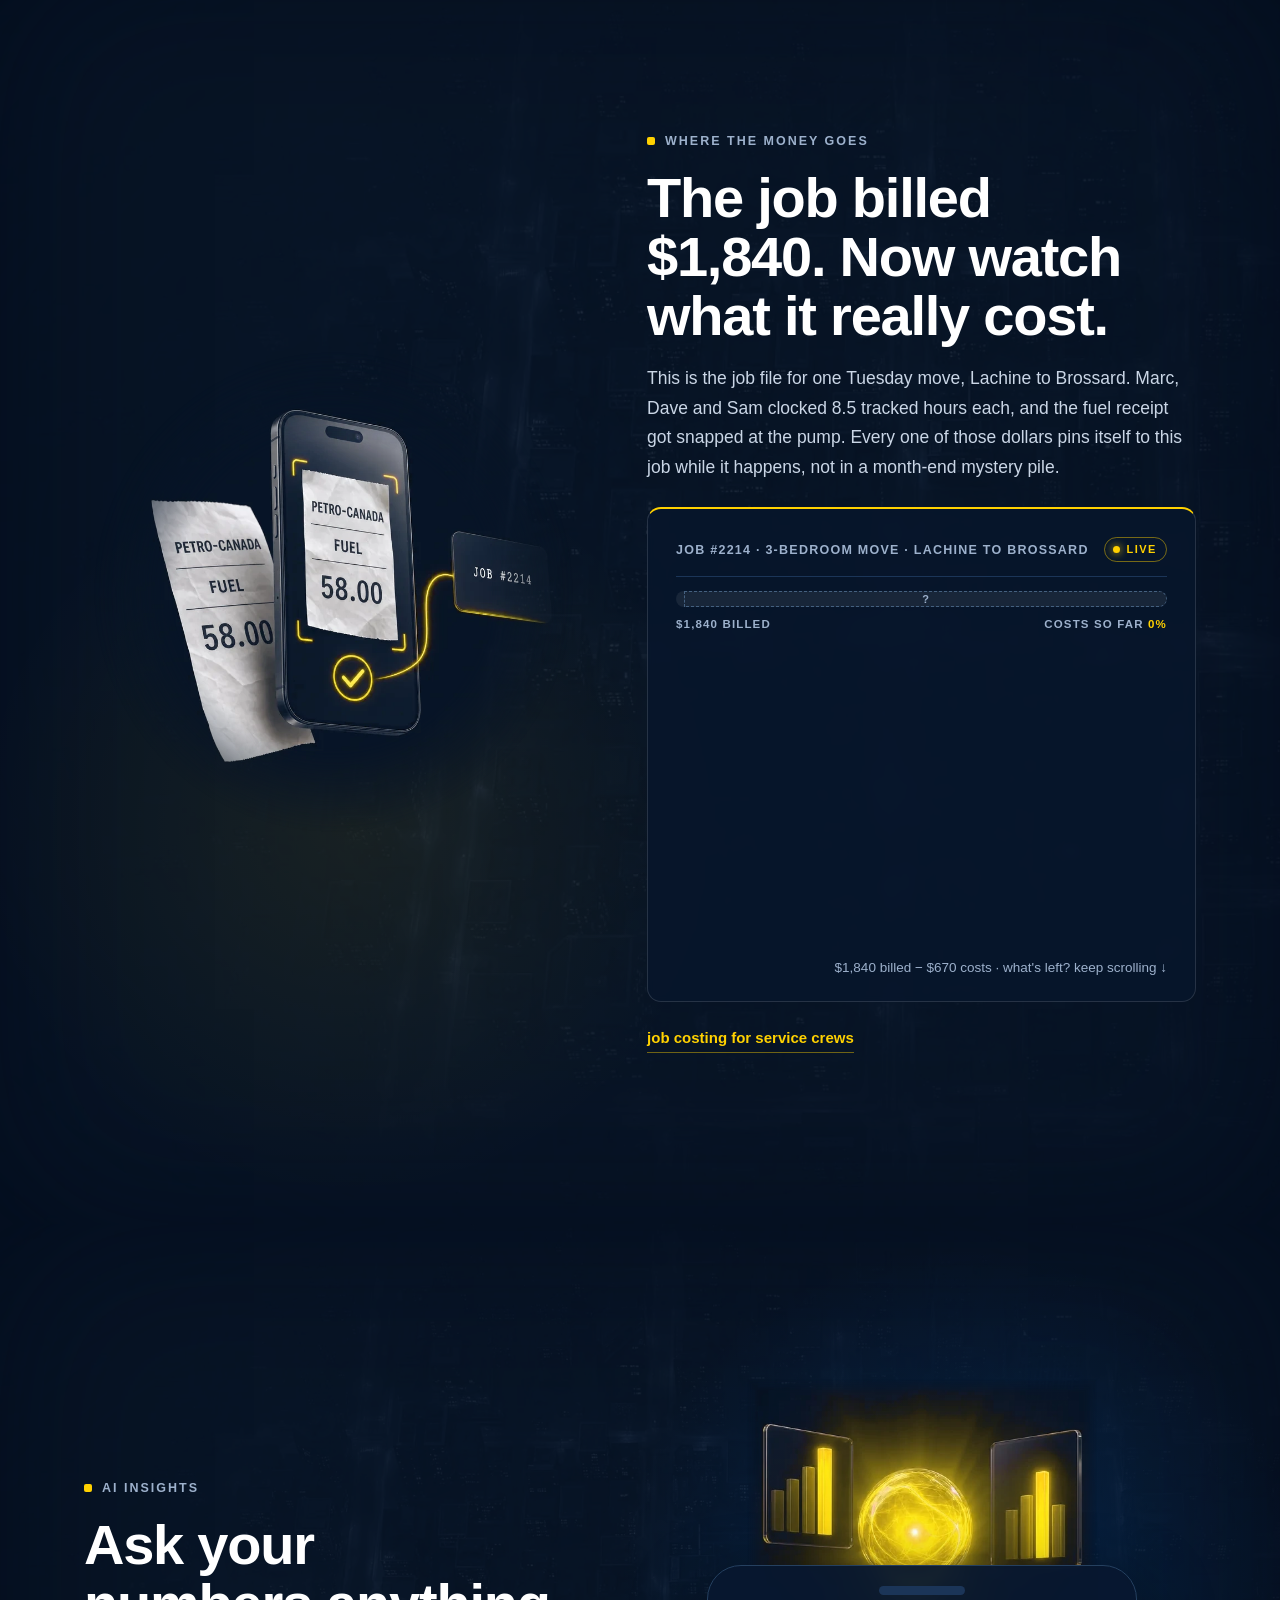
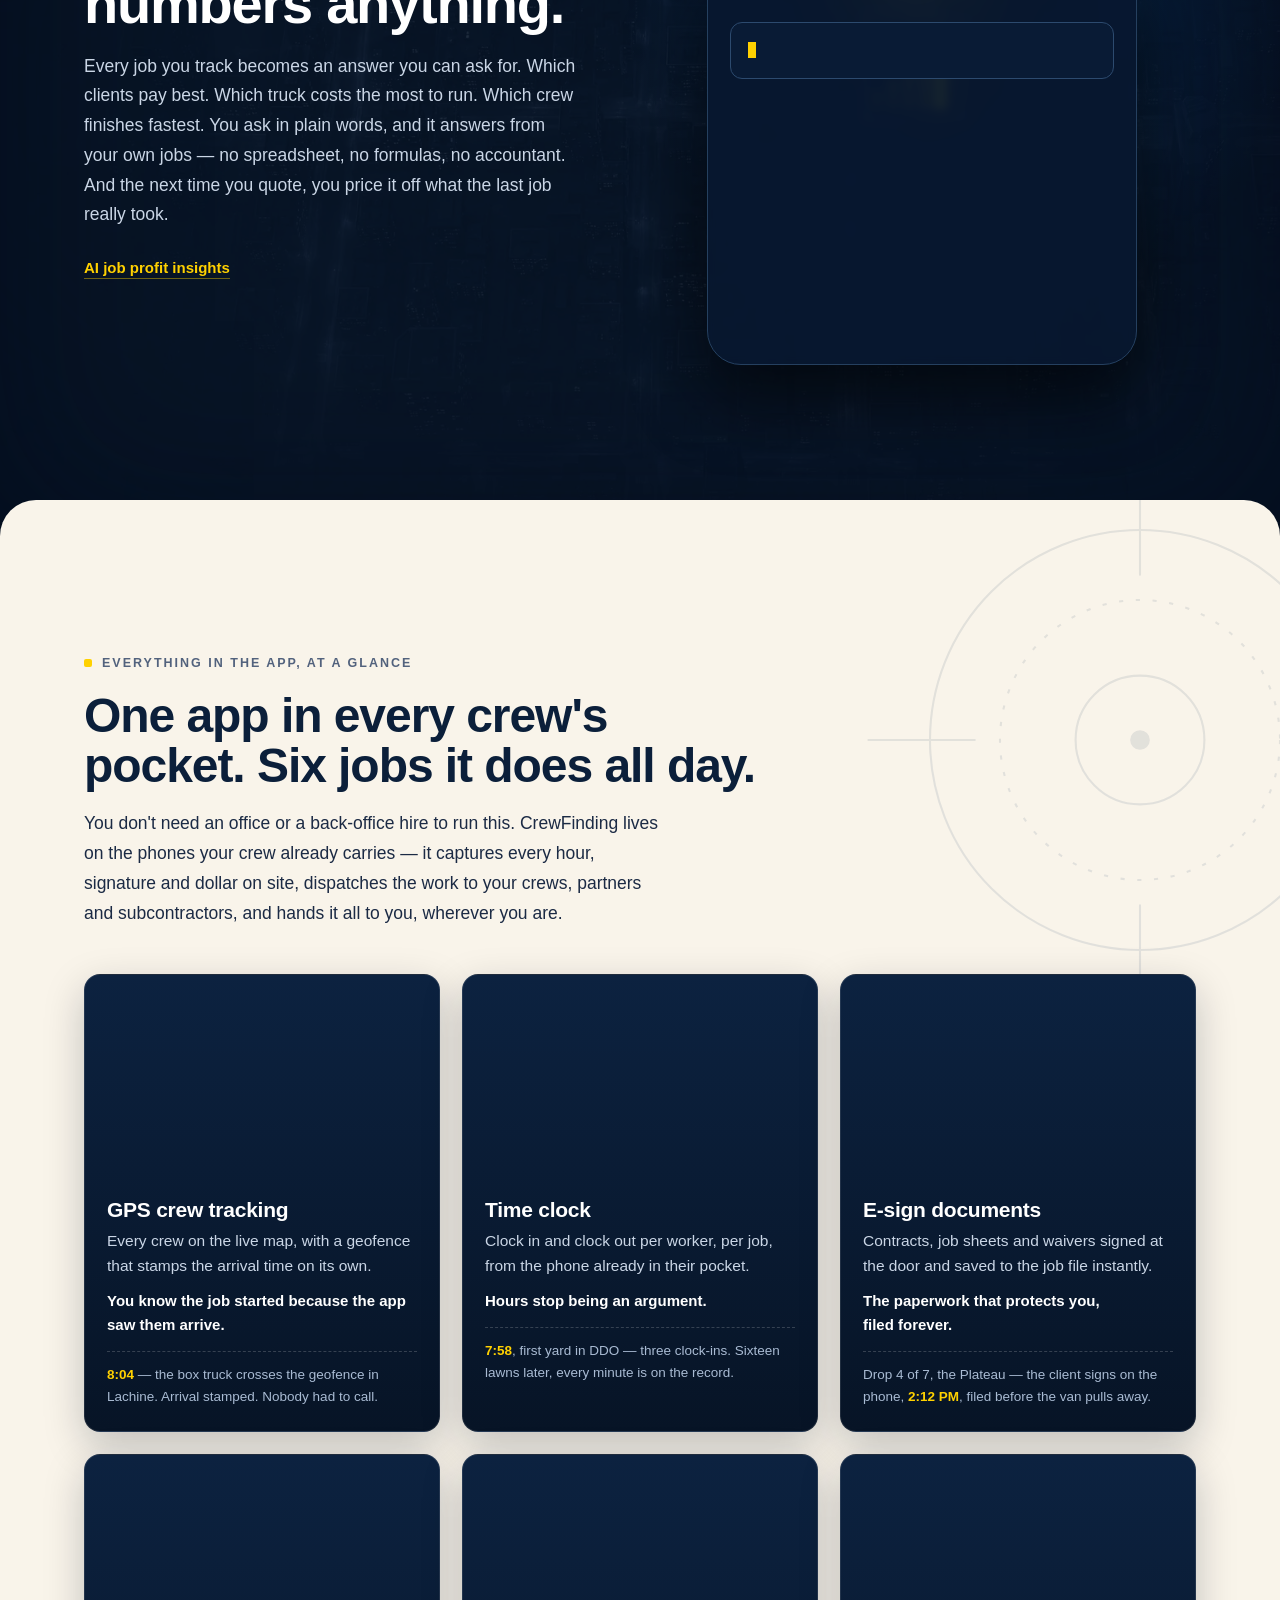
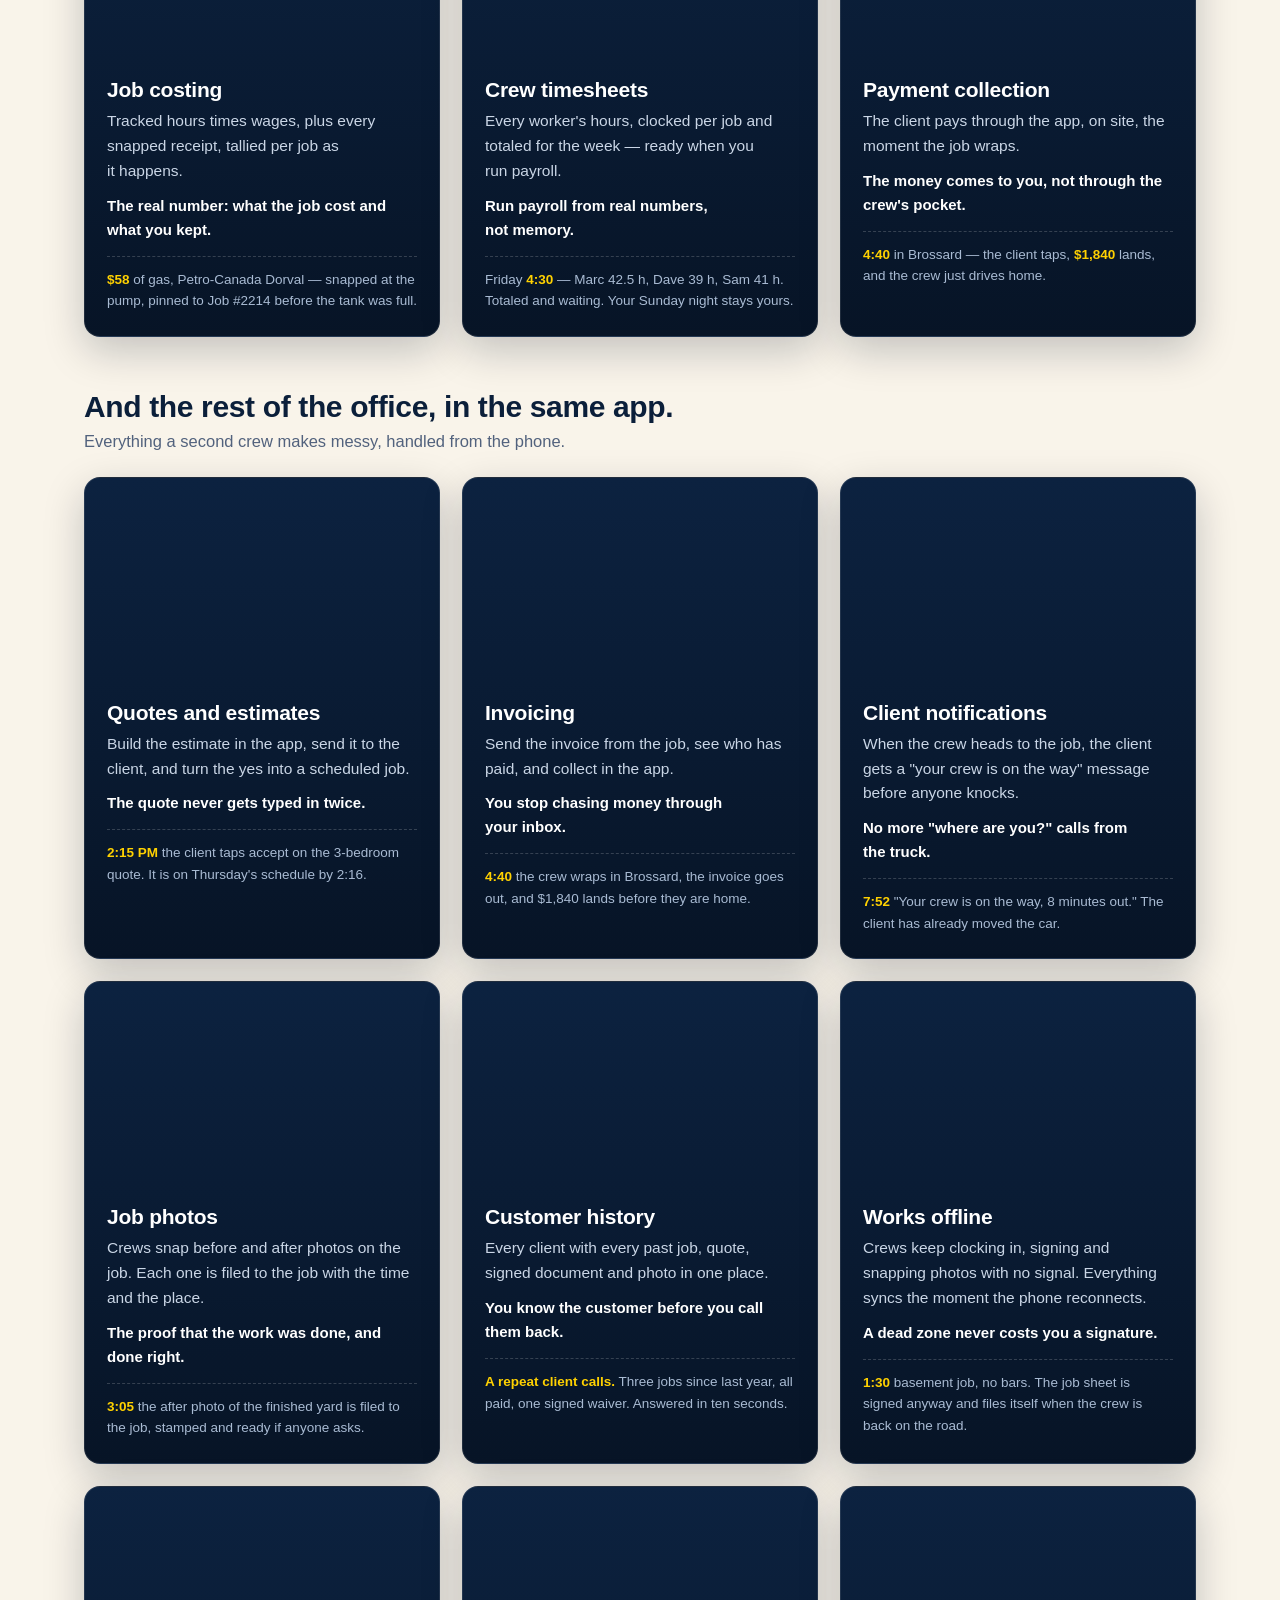
==== commit 5a324445: "chore: remove deploy test comment" ====
--- a/index.html
+++ b/index.html
@@ -2159,4 +2159,3 @@
 <script src="assets/cf-clips.js" defer></script>
 </body>
 </html>
-<!-- deploy test 2026-11-14 -->
